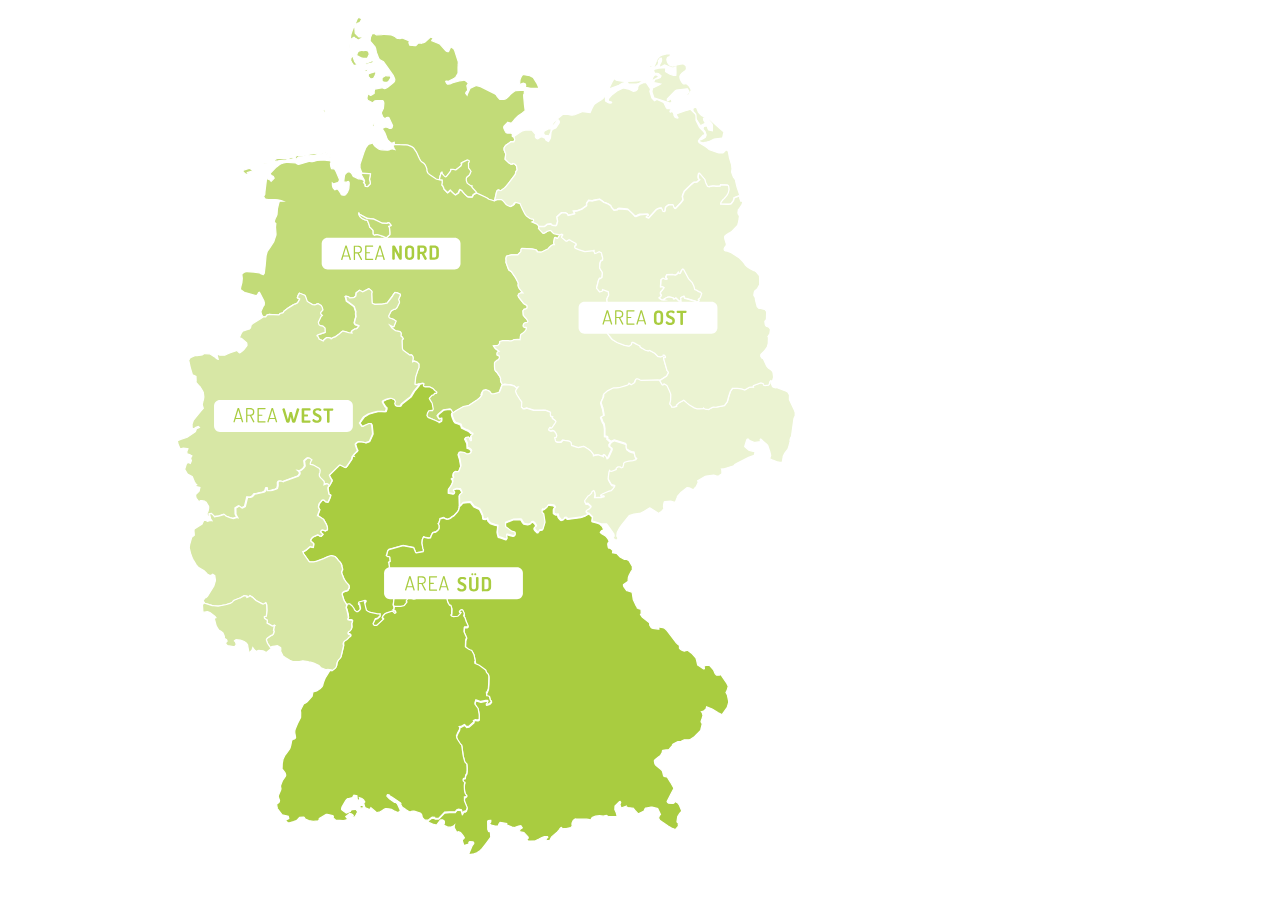
==== index.html @ 21f481d7 "Initial Commit" ====
<!DOCTYPE html>
<html lang="en">
  <head>
    <meta charset="UTF-8" />
    <meta http-equiv="X-UA-Compatible" content="IE=edge" />
    <meta name="viewport" content="width=device-width, initial-scale=1.0" />
    <title>Germany Responsive Map</title>
    <link rel="stylesheet" href="style.css" />
  </head>
  <body>
    <div class="container">
      <div class="map-container">
        <?xml version="1.0" encoding="utf-8"?>
        <!-- Generator: Adobe Illustrator 26.2.1, SVG Export Plug-In . SVG Version: 6.00 Build 0)  -->
        <svg
          version="1.1"
          id="Bundesrepublik_Deutschland"
          xmlns="http://www.w3.org/2000/svg"
          xmlns:xlink="http://www.w3.org/1999/xlink"
          x="0px"
          y="0px"
          viewBox="0 0 1501.3 1829.3"
          style="enable-background: new 0 0 1501.3 1829.3"
          xml:space="preserve"
        >
          <style type="text/css">
            .st0 {
              fill: #c2db78;
              stroke: #ffffff;
              stroke-width: 2.5;
              stroke-miterlimit: 10;
            }
            .st1 {
              fill: #a9cc40;
              stroke: #ffffff;
              stroke-width: 2.5;
              stroke-miterlimit: 10;
            }
            .st2 {
              fill: #d7e7a5;
              stroke: #ffffff;
              stroke-width: 2.5;
              stroke-miterlimit: 10;
            }
            .st3 {
              fill: #ebf3d2;
              stroke: #ffffff;
              stroke-width: 2.5;
              stroke-miterlimit: 10;
            }
            .st4 {
              fill: #ffffff;
            }
            .st5 {
              fill: #a9cc40;
            }
          </style>
          <g id="NORD">
            <path
              id="Schleswig-Holstein"
              class="st0"
              d="M804.6,279.4l1.9,6.4l-1.9,4.6L799,290l-11.1,7.8l-3.1,4.9v3.9l2.1,5.3l0.4,0.8
		l0.7,1.9l0.1,1.1l-0.4,3.2l-0.8,6.7l8.1,7.9l3.2,1.9l0.4,0.1l2.6-0.1l0.8-0.3v-0.4l0.4-0.3l0.4-0.1l2.4,0.6l1.9,1l2.8,3.1l1.5,8.1
		l-2.9,4.2l-0.8,5.1l-13.9,18.5l-4.6,5.4l-2.1,2.4l-0.7,0.7l-8.2,6.1l-2.9-0.7L774,388h-1.1l-2.1,1.3l-1.3,2.8l-3.8,17.2l0.1,0.1
		l-0.1,0.1l-1,0.6l-0.7,0.3l-1-0.1l-8.8-2.6l-1.3-0.6L751,406l-1.8-1.3l-5.1-2.6l-12.5-5.7l-3.5-1.8l-1.1-2.2l-7.9-8.5l-0.6-1.7
		l0.3-1.4l-1,0.1l-0.8-0.1l-7.4-5.1l-0.4-0.4l-1.8-5.1l-0.1-4.4l0.7-2.5l1.4-1.4l4.3-3.5l2.6-5.7l0.1-0.3l0.6-1.4l-3.3-4.6l-1.5-1.9
		l-0.3-9.9l1.3-3.1l0.3-1.8l-2.8-1.5l-0.4-0.1l-0.6-0.1l-9.2,4.4l-3.1,1.9l1.1,1.4l-1.7,4.2l-10.4,8.1h-1.5l-1.1-0.1l-2.1-0.4
		l-0.6-0.4h-2.6l-2.4,0.1l-0.1,1.7v0.7l-0.7,1.3l-0.8,1.3l-7.5,9.4l-1.7,0.8l-1.1-0.6l-2.2-2.1l-3.6-4.4l-0.3-1.4l0.1-1.1h-0.8
		l-0.6,0.7l-1.5,4.4l-0.6,1.9l-0.8,3.3l-1,4.9l-3.6-0.4l-3.5-1.1l-11.4-7.5l-4.9-3.9l-1-1.3l-0.8-1.8l-0.7-2.6l-0.1-3.5l-0.3-1
		l-0.8-2.2l-1.7-4l-0.7-1.3l-2.1-2.4l-5-3.8l-1.8-1.7l-1.3-1.8L612,325l-1.7-3.9l-3.9-8.3l-1.1-2.1l-5-7.2l-3.9-2.8l-7.5-3.2l-4-0.6
		h-4.4l-7.8-0.1l-6.8-0.4h-2.1l-1.8,0.3l-0.6-5.6l-0.4,0.1l-3.2,1.5l-0.7,0.3h-1l-0.8-0.3l-2.2-1.8l-4-3.3l-1.9-2.8l-1.4-3.6
		l-0.7-2.4l-2.8-6.8l-4.4-7.1l-0.8,0.1l-0.7-0.1l-0.1-0.4l3.2-2.6l2.5-1.4l2.1-0.4l5.3,1.3l1,0.7l1,1l1.4,0.1l1.8-0.4l1.1-0.4
		l0.6-0.4l0.6-0.6l0.4-0.8l0.3-1.3l0.4-1.4v-0.6l-0.1-0.7l-0.3-0.7l-6.8-14.2l-0.6-0.7l-1.5-0.4l-0.6-0.1l-2.1,0.4l-0.8,0.6
		l-2.6,1.8l-1.1-0.7l-2.4-1.5l-0.3-0.4l-1.1-2.2l-2.2-6l-0.3-1v-0.4l0.6-1.3l2.2-4.7l1.4-2.9l0.1-0.8l0.7-7.4l0.1-1.5V212l-0.6-0.1
		l0.4-0.3v-0.7l-0.1-1.3l-0.3-0.8l-0.6-1.1l-0.8-1l-0.4-0.3l-0.7-0.1h-8.1l-1.7,0.1l-5.1,0.4l-2.2,2.1l-1.4,1.5l0.1,0.1l1,0.3h0.3
		l0.1-0.1l0,0l-0.1,0.3l-0.3,0.3l-0.3,0.1l-0.7,0.1l-0.8-0.1l-9.4-5l-1.3-0.8l-1.1-2.2l-0.3-1.1l0.1-1.5l0.6-3.1l0.4-1.7l0.7-1.8
		l0.4-0.8l0.3-0.3l1.9-1l0.1,1.9l2.6,1.8l1.3-0.1l0.4-0.1l5.6-3.3l0.3-0.3l0.1-0.4v-1.9v-0.4l-0.1-1.1l1.1-5.1l14-2.5l2.8,0.3
		l2.9,1.4l2.4-0.7l2.6-1.3l2.4-1.3l11.7-9.9l0.3-0.3l1.4-2.2l0.4-2.4v-0.7l-0.4-1.7l-2.6-6L546,136.5l-6.4-9l-2.5-1.5l-3.9-1.8
		l-2.5-2.5l-0.7-1l-4.7-12.2l-1.7-8.1l-1.8-3.9l-0.3-0.3l-4.7-5.7l-4.4-5v-0.4l0.8-7.6l3.2-7.1l3.9,0.1l1.5,0.1l0.8,0.4l2.5,1.8
		l11.5-0.6l1.5-0.3l1.7-0.1h1.1l8.6,0.6l5.7,0.6l1.3,0.4l0.6,0.3l6.5,3.1l1.9,1.4l-0.1,0.4l1,0.6l1.5,0.8l1.9,0.1l3.5,0.3l2.8-0.7
		h2.9l0.8,0.1l1.5,0.6l6.3,2.6l4.4,2.1l0.6,1.4l-0.8,1l-0.4,0.8v0.8l0.3,1l1.4,3.8l10,1l2.1-0.1L608,92l0.4-0.4l0.1-1.4l5.6-1.1
		l2.4,1l2.9-1.1l2.8-0.8l1.9-1l11-9.7l1-0.1l4.6,1.7l-0.8,1.4l-2.2,4l9,3.8l7.1,2.9l12.5,14.2l2.1,1.1l1.9,0.6l1.1,0.1h0.1l0.3-0.3
		l3.5-7.4l-0.1-0.4l0.4-1.1l0.4-0.7l0.3-0.1l2.2,1.4l3.8,2.5l2.2,4.2l7.2,22.5l-0.1,4.6l-0.4,6.4v11.4l-0.1,1l-3.6,6.1l-0.4,0.6
		l-1.4,1.5l-2.2,1.8l-3.5,1.9l-5.4,2.8l-3.8,1.8l-0.8,0.1l-0.6-0.4l-0.4-0.6h-1.3l-0.7,0.1l-0.6,0.3l-0.3,0.3l1.5,3.1l0.6,1l0.8,0.8
		l1,0.7l0.6,0.1l4.3-0.7l1.4-0.3l0.7-0.4l4-1.8v-0.1l1.7-0.6l10.8-2.6l8.2-1.5l0.7-0.1h1.1l1,0.1l3.2,2.1l1.4,1.1l3.1,3.1l-1,1.7
		l-2.2,3.3l0.4,1.3l1.5,8.1l-2.6,2.2l-1.3,2.4l-0.3,1.3l2.9,3.8l0.7-2.6l4.9-10.7l1-1.1l9.7-4.7l2.2-0.4h1.3l1.4,0.3l2.5,0.7l3.6,1
		l26.4,13.2l1.5,0.8l3.2,2.1l0.8,0.7l1,1.5l0.6,1.1l-0.1,0.1l0.3,0.6l4.3,4.7l0.8,0.7l0.6,0.3l1.3,0.3h1.4l5.7-0.3l0.8-0.1l1.1-0.4
		l1.5-0.7l1.1-0.7l3.9-3.2l1.5-1.5l2.5-2.9l3.8-3.3l5.4-4.2l2.5-0.7l17.4-0.8l-0.6,7.6l-1,1.7l-0.1,0.7l0.3,4.9l1.3,14.3l1.5,12.1
		v0.3l-0.1,0.1l-5.6,4.4l-1.4,1l-6.8,4.9l-6.3,5.8l-5.6,6.9l-1,0.8l-1.1,0.7l-1.1,0.4l-4.7-0.8l-0.7-0.1l-1-0.7l-6.7,7.1l-0.6,0.6
		l-0.4,0.7l-0.4,1.3l-0.1,1v0.6l0.3,1.1l1.5,3.6l1.3,2.4l0.8,1.3l0.8,1.1l0.6,0.4l1.1,0.7l1,0.1h4h0.6l1.9-0.4l0.7,0.1l1.1,0.6
		l0.8,0.7l0.7,0.8l0.4,1.1v0.4l-0.3,2.2l0.3,1.7l1.1,0.4l0.7,0.1L804.6,279.4z M478.1,58.9l-2.4,6.1l-1.9,5.6l-0.7,3.1l-0.6,4.3
		l-0.4,5l-1.4,19.4v1.5l1.1,2.6l0.7,0.8l0.3-0.1l0.3-0.4V106l0.6-16.5l-0.3-0.6l-0.3-1v-0.4l0.3-3.2l1-2.9l0.6-0.7l4.6-2.9l1.3,1.1
		l0.3,0.3l3.1,1.7l2.9,2.2l1,0.3h0.4l5.8-2.9l3.8-3.1l-0.1-0.1l-0.7-0.1L496,77l-4.6,0.1l-1.1-0.1l-0.6-0.1l-3.9-3.5l-0.1-0.1
		l-3.5-3.6L481.4,57l2.4-4.9l1.1-1.4L487,49l0.1-0.1l2.6-0.6l2.6-1.7l3.3-6.5V40l-0.3-0.1l-4.4-1.8l-1.3-0.4h-0.7l-0.4,0.1l-1.1,0.7
		l-0.3,0.3l-0.8,1.5l-4,9.6l-0.8,1.9L478.1,58.9z M496,104.6h-1.1l-4.2,0.8l-1.3,0.4l-0.8,0.7l-1.1,1.3l-0.8,1.5l-1.1,2.6l-0.1,1.8
		l0.1,0.8l0.4,0.7l0.4,0.4l8.5,4.2l1.8,0.6l2.1,0.1l6.9,0.3h0.8l0.4-0.1l3.9-8.2l-1.3-5.1l-0.3-0.6l-1.9-1.4l-2.4-0.8l-1-0.3
		l-0.7-0.1l-1.5-0.1l-1.8,0.7l-0.7,0.3L496,104.6z M472.5,123.8v0.4l0.7,1.7l2.6,4.2l1.4,2.1l1.5,2.4l0.4,0.1l0.7,0.1h2.4h0.1
		l2.5-1.3l0.3-0.3l0.7-1.5l-0.1-0.3l-0.1-0.1l-2.5-1.3l-2.2-3.3l-2.6-7.5l-0.3-1.5l0.4-1.1l0.6-1.1l2.2-2.1l-0.1-0.3l-0.3-0.1
		l-0.8,0.4l-5.3,4.7l-0.7,0.8l-0.8,1.9l-0.1,1.8L472.5,123.8z M509.2,131.6l7.8-1.9l1-0.7l0.7-1l0.4-1.3l0.4-2.2l-0.4-0.1l-13.3,5.3
		l-3.5,1.4l-0.3,0.8l0.1,0.3l2.2,1.8L509.2,131.6z M500,142.4h-0.6l-0.4,0.4l0.1,0.4l0.6,0.8l0.4,0.3l3.5,2.5l0.6,0.4h1.8l1.1-0.3
		l0.3-0.4v-1l-1.5-2.5l-0.4-0.3l-0.3-0.1l-0.7-0.1l-1.4,0.4L500,142.4z M511.8,161l1.1,1.1l0.7,0.1h1.4l2.2-0.4l1.8-0.6l0.6-0.3
		l0.7-0.8l2.4-5.1l1.3-3.1l0.1-3.2l-0.6-0.3l-1.3-0.3l-1.3,0.1l-4.7,1.5l-0.7,0.1l-5.6,2.2l-0.8,0.4l-0.4,0.6l-0.1,0.6v2.4l0.3,1
		l0.3,0.7l0.6,0.7l0.3,0.3L511.8,161z M544.2,155.3l-6.7,4.3l-0.8,1.1v0.6v5.4l1.4,1.1l1.3,0.7l1.7,0.4l4.6,0.4h1.9l2.6-2.2l1.1-1.5
		l0.1-0.3l3.2-4.9v-0.3l-0.6-2.8l-0.7-0.7l-1.9-0.4l-4.7-0.1L544.2,155.3z M825.5,153.8l-1-0.3l-0.4-0.4l-0.1-0.3l-0.3,0.1l-0.7,0.6
		l-1.7,1.9l-1.3,1.8l-0.7,1.4l-1.5,3.3l-0.7,2.1l-0.1,0.7l-0.7,7.2l0.3,1.3l0.3,0.4l3.3,2.2l0.6,0.3l0.8,0.1l0.1-0.1l-0.1-0.1v0.1
		h-0.1l-0.8-0.3l-2.1-1.3v-1.4l0.4-0.4l4.9-1.7l2.2,0.7l0.8,0.4l0.8,0.4l0.3,0.6l0.6,1.8l-0.1,1.9l-0.3,2.8l10.7,1.9l16.5,0.1h0.1
		v-0.1l-0.1-1.3l-2.6-5.7l-2.2-4.6l-6.7-10.3l-6.8-3.6L825.5,153.8z M520,259.8l-0.4-0.3l-0.7-0.7l-1.1-1.3v-0.8l0.3-1l0.4-0.8
		l0.4-0.6l0.4-0.4l0.4-0.3l0.6-0.3h0.6l0.7,0.6v0.1l-0.3,5.4l-0.6,0.4L520,259.8z M419.6,225.8l2.5-0.3l0.1,1.3l-1.8,3.2l-1.5-0.1
		l-0.6-0.1l-1.9-3.5l0.1-0.6l1.1-0.8l1-0.3L419.6,225.8z"
            />
            <path
              id="Niedersachsen"
              class="st0"
              d="M496.3,354.7l-1.9-4.6l-2.5-6.4v-4.3v-2.6l0.1-1.4l8.1-24.2l1.1-2.9l2.2-5.6l4.7-6.1
		l1.8-1.7l3.9-1.1l2.8-0.7l2.4-0.1v1.1l0.1,0.7l0.3,0.7l3.1,3.8l6,4.4l2.1,1.4l1.4,0.7l1.5,0.4l3.3,0.4l10.8,0.8l3.5-0.7l0.6-0.3
		l0.1-0.1V306l0.6-0.3l4.4-1h1.1l4.6,1.1l-1-1.4l-1.7-4.2l-0.8-2.6l1.7-0.8l1.9-0.7l1.8-0.3h2.1l6.8,0.4l7.8,0.1h4.4l4,0.6l7.5,3.2
		l3.9,2.8l5,7.2l1.1,2.1l3.9,8.3l1.7,3.9l1.5,2.8l1.3,1.8l1.8,1.7l5,3.8l2.1,2.4l0.7,1.3l1.7,4l0.8,2.2l0.3,1l0.1,3.3l0.7,2.6
		l0.8,1.8l1,1.3l4.9,3.9l11.4,7.5l3.5,1.1l3.6,0.4l5.7,0.8v6l-0.7,4.7l1.8,1.8l2.1,4.7l0.1,1.3l7.2,7.5l0.6-0.3l1.8-1.4l2.8-3.1
		l0.6-0.3l0.7,0.4l1.5,1.9l4.4,4.3l3.3,2.8h0.8l6-4.4l0.4-1.9l1.3-2.8l1.3-1.5l3.8,2.2l1.1,1.3l0.8,1.1l3.8,4.3l5.4,5.1l1,0.7
		l0.8,0.1l6.8,0.3l0.8-0.1l0.4-0.3l0.6-0.6l1.3-3.2l0.4-0.6l0.6-0.6l0.8-0.4l4.7-2.6l0.4-0.1h0.3l3.5,1.8l12.5,5.7l5.1,2.6l1.8,1.3
		l1.9,1.1l1.3,0.6l8.8,2.6l1,0.1l0.7-0.3l1-0.6l0.1-0.1l-0.1-0.1l1.4-0.8l1.4-0.6l2.2-0.3h8.5l0.4,0.1l0.6,0.3l2.2,1.7l1.4,1.3
		l2.6,3.1l1.1,1.4l0.7,1.1l2.4,2.1l1.4,0.8l5.7,2.2l1.8-1l2.4-1.5l2.4-1.5l0.1-0.6l-0.1-0.1l0.8-1.7l2.9-2.2l5.4,1.4l3.8,1l5.1,11.8
		l4.9,9.4l2.5,3.3l1.4,1.4l6.1,4.4l2.5,0.6l1.9,0.4l1.3,0.1l1.7,1l0.3,0.6l0.1,0.8l-0.7,1.9l-0.1,0.4l-1.1,1.1l-1.1,0.4l7.5,3.1
		l1.3,0.7l1.3,0.8l1.9,2.2l0.4,0.6l0.4,0.7v3.1v0.7l0.1,0.4l2.5,2.9l6.4,6.5l0.6,0.3l0.6,0.1h1l3.6-1.9l2.2-1.7l0.6-0.3l0.8-0.3
		l4.3-1.3l0.8-0.1l1.1,0.1l0.8,0.4l0.8,0.6l1.5,1.7l2.5,2.6l1.3,0.8l1.4,0.4l9.3,2.2h1.3l0.1,0.3v0.1l-5.3,7.8l-0.1,0.1l-1.5-0.1
		l-1.4-0.7L890,485l-0.1-0.1l-1.8,0.3l-0.7,1.5l-0.4,2.2l-1.3,6.8l1.7,4h-1.8l-2.6,0.6l-2.4,1.4l-3.8,3.6l-1.9,2.5l-0.3,0.3l-12.1,6
		l-2.4,0.7l-6.7-0.7l-0.7-0.1l-0.3-0.1l-0.1-0.3V513l-0.3-0.7l-0.7-0.7l-1.5-1.7l-8.3-1.7l-19.7-0.8h-0.7l-0.6,0.3l-0.7,0.8
		l-0.4,1.4l-0.1,1.5l0.1,1v0.3l-0.4,0.8l-6.1,6.5l-12.9,0.3l-5.7,1.1l-4.4,1.3l-1.1,4.6v0.4l0.4,4.9l-0.3,1.3l-0.1,1.3l5.6,15.3
		l5.6,4l7.9,11.3l6,11.5v0.1l-0.4,4.6l0.7,2.9l0.7,1.7l1.7,2.8l2.8,3.6l3.9,4.4l-3.8-0.1l-4.7,2.5l-1.4,3.3l1.8,3.9l9.6,12.2
		l2.8,1.7l0.7,0.1l0.4,0.3l1.7,1.4l1.3,1.3l0.1,0.8l-0.1,3.1l-0.1,0.4l-1.7,1.4l-2.4,1.1l-0.4,0.1l-1.3-0.3l-2.6,3.6l0.8,8.8
		l0.1,0.1l3.1,3.3l2.9,2.9l3.1,4.3l1,2.1v0.1v0.1l-1.3,1.7l-2.4,0.4l-1.5,0.4l-2.1,1l-0.7,0.4l-0.6,1.1l-0.8,2.2l-0.3,1.5l0.1,0.8
		l0.3,0.7l0.4,0.4l0.8,0.7l1.4,0.8h1l1.8-0.3h0.4l0.1,0.1l0.3,0.7l-0.1,3.1l-0.3,0.6L828,676l-4,3.2l-4.3,3.1l-0.8,4l-0.7,6.5
		l-0.3-0.1l-3.6-0.4l-7.2,0.3l-1.1,0.1l-1.9,1.4l-0.7,0.3l-3.3,1.4l-3.9,0.1l-1.9-0.4h-0.6l-10.7,0.1l-2.2,0.4l-4,1.3l-0.3,2.1
		l0.3,1l-0.1,0.6l-0.1,0.3l-3.8,3.8l-8.9,1l3.6,5l7.9,6l-2.6,0.8l-1.7,2.4v0.4v3.5l1.9,0.7l1.7,0.7l1.1,1.4l0.3,0.6l0.1,1.4v1.5
		l-0.3,0.7l-2.2,3.3l-0.4,0.3h-0.8l-0.8,0.3l-4.6,3.8l-0.7,1l-0.3,1.1v7.4l0.6,6l1.5,3.1l2.2,1.3l6.4,9.4l1.9,4.7l-0.4,1.1l0.1,1.8
		l0.4,2.8l0.3,0.8l2.6,4.3l0.7,0.8l0.1,0.1l0.8,0.3l-0.3,0.4l-2.5,0.3l-0.6-0.1l-4.4,11.8l-1.9,3.8l-9.7,2.5l-5.1,0.7l-1.3-0.7
		l-2.6-3.9l-0.8-0.6l-1.5-1l-0.8-0.4l-3.3-1.4l-1.8-0.6h-0.4l-5,1.4l-1.5,2.5l-1.9,4.2l1,0.4l0.1,0.1l-0.6,1.7l-0.3,0.7l-3.2,4.9
		l-0.3,0.3l-5.6,4.4l-17.1,11.5l-11.3,2.2l-14.2,8.2l-6.5,4.4l-1,0.4l-0.4,0.1l-0.4-0.3l0.7-0.6l0.1-0.3l-0.1-2.5L678,838l-2.6-4.3
		l-0.6-0.4l-6.5,0.8l-6.8,1l-0.4,0.1l-1,0.6l-9.3,7.9l-2.4,3.2l3.8,6l3.6-1.8h1.1l0.1,0.3l0.1,2.9l-0.1,1l-0.6,2.5l-4.9,2.5
		l-0.3-0.6l-7.1-3.5l-11.3-4.7l-3.6-1.1l-1.4-2.5l-1.1-1.7l0.1-0.7l1.1-4.3l0.4-1l2.2-3.6l1.1-0.1l3.5-0.6l2.8,0.1l1.5-2.4l0.1-0.4
		l-1.7-9.2l-0.7-3.3l-1.1-1.3l-4.4-7.5l-0.1-0.3v-0.1l0.3-0.7l5.1-5.8l3.2-0.6l0.4-0.7l1.3-1.7l1.5-1.3l1.4,0.4h0.3l0.3-0.4l0.7-1.8
		l-0.4-0.8l-0.4-0.4l-1.8-1.1l-1.5-1.3l-3.1-3.3l-0.1-0.3l-7.2-3.8h-2.1l-6.8-0.1l-1.5-0.1l-1.5-1l-0.7-0.8l-0.1-0.7l0.4-1.8
		l0.6-1.1v-0.8l-0.3-0.4l-0.6-0.1l-6.9,1.5l-0.3-0.1h-0.6l-1.3,0.4h-0.1l-1,0.6h-0.3l-3.5,0.1h-0.4l-0.6-0.1l-1-0.7l1.8-15.4
		l3.9-11.8l2.6-6.5v-7.2l-3.8-3.8l-1.3-0.7l-3.2-1.1l-1-0.3h-0.4l-1.3,0.4l-0.7,0.4l-2.1,1.4l0.6-0.3l1.1-5.1l0.3-2.2l0.1-1.3
		l-0.7-2.8l-0.7-1.5l-0.1-0.1l-2.2-1.3l-0.7-0.1H595l-2.1,0.3l-1.8-1l-12.1-8.8l-1.4-3.2l-0.6-13.2v-3.8v-0.6l1-1.4l1.1-0.6l0.3-0.3
		l-1.9-3.3l-2.9-2.6l0.6-4.7l-0.7-2.1l-1.1-1.3l-0.4-0.3l-1.9-0.7l-7.4-1.4l-7.4-5.7l-4-5.4l4.9,2.5h3.1l4.2-10.4l0.1-0.6l-5.4-3.6
		l-4.3-1.7l-3.3-1l-0.6-0.3l-0.4-0.3l-1.1-3.3l4.9-10.1l1.4-1l2.2-1.4l2.1-1l2.5-0.4l1.7-1l1.7-1.4l0.3-0.3l1.7-3.3l3.2-6.5l0.4-1
		l0.1-1.5l-1.9-5l3.9-8.8l-0.1-0.4l-0.4-1.4l-5.7-2.6l-5-0.7l-3.3,4.4l-1.7,2.9l-4.6,6l-6.1,8.1l-0.4,0.1l-10.8,2.4l-14.3,0.1
		l-3.9-1.7l-1.1-0.8l-0.4-3.1l-0.6-16.3l0.6-2.9l-0.1-0.7l-0.4-1.3l-1.5-1.5l-4.4-3.5l-12.5,6.5l-6.5-3.2l-6.7,5.1l-0.3,2.9
		l-0.4,2.8l-0.3,0.7l-3.3,2.8l-2.1,0.3L470,608l-1.1-1.1v-0.4l-0.7-0.7l-5-1.4l-1-0.1l-0.8,0.6l1.1,2.2l1.4,6.8l11.1,8.3l4.6,3.6
		l3.3,9.9l-0.3,3.8l0.6,7.1l-1,2.1l-2.4,9.4l0.1,0.6l1.1,2.2l1.7,1.5l0.6,0.3h0.7l2.6,0.8l2.6,1.4l-1.4,1.8l-1,1.3l-2.1,2.2
		l-0.6,0.4l-1.1,0.6l-0.8,0.1L481,671l-0.4,0.1l-4.7,3.1l-1,0.8l-0.7,1l-0.1,0.7l0.3,1.3l0.6,1.5l-6.4-0.7l-5.1-1.9l-6.3-1.4
		l-1.3-0.1l-2.9,2.2l-3.6,3.5l-8.6,6.1l-3.3,0.8l-4.9,3.1l-0.7-1.4l-2.4-0.6l-2.2-0.3l-3.2-0.3h-0.4l-4.9,3.8l-0.8,1.1l-1.4,1.9
		l-2.5-1l-3.9-1.7l-2.2-1.1l-0.6-2.1l-2.9-4.9h-0.6l0.1-0.3l1.9-1.5l7.8-2.6l6.8-2.1l-0.4-8.8l-4.2-3.9l-5-1h-0.1l-2.6-1.8l-0.6-1
		l-0.7-2.1l-0.4-1.7v-0.3l5.8-12.4l2.2-1.5l-2.9-2.9l-0.3-0.4l-0.1-1.3l0.1-1l0.1-0.8l4.4-4.7l-1.5-5.4l-2.1-3.6l-6-3.6l-3.3,0.8
		l-0.6,0.4l-2.8,1.3l-4.7-0.7l-10.8-6.5l-3.3-9.4l-1.1-2.4l-0.4-0.6l-0.3-0.3l-9.7-3.9l-0.6-0.3l-1.7,2.1l-0.6,2.1l-0.8,1.7l-1,3.2
		l1.4,1l2.9,1.5l-0.3,1.4l-3.9,6.8l-4.9,2.5H359h-0.6l-3.6,2.1l-8.9,5.6L338,634l-1.3,1.1l-0.7,1.5l-0.6,1.1l-2.2,1.1l-2.2,0.3
		l-1.7,0.1l-0.8,1.3l-1.9,2.2l-10.7-0.8l-2.8-0.1l-5.6-0.6l-4.6,1l-1.3,1.3l-0.4,0.6l-1.5,2.1l-4.4,0.1l-2.8-3.5l-1.3-3.5l-0.3-1.7
		l-0.3-1.8l0.1-1l2.9-6.7l1.4-3.1l2.2-3.1l0.3-4.6l-1.1-4l-8.6-16.7l-0.1-0.3l-0.6-0.4l-1.4,0.8l-1.1,2.2l-1.1,2.4l-2.1,1.4
		l-0.7,0.3l-22.1-6.3l-2.8-1.1l-7.1-5.3l0.1-0.7l0.7-4.2l0.6-2.6l1.7-6.1l0.8-8.8l-1-8.6l4.4-3.8l2.2-0.7l3.3-0.6h1l13.9,0.8
		l11.3,1.9l2.6,1l0.4,0.6v0.1l0.8,0.4l3.8,1h0.1l0.6-0.6l1.3-1.8l1.8-15.3l0.8-8.8l1.1-12.2l2.4-8.5l4.4-6.1l8.8-13.3l2.9-8.9
		l1.3-3.8l0.4-2.4l-1.1-14.7l0.7-7.4l-2.5-1.9l-0.3-1.8l-0.1-1.8l1.8-5l1.7-3.1l1.8-4.4l0.8-11.7l2.4-10.1l1.4-4.4l0.1-0.6l0.1-0.1
		l1.1-0.4h6.1l-0.7-0.3l-4.9-1.4l-2.6-0.6l-1.8-0.3l-6.5-0.6l-14.9-0.4l-4.3-0.6l-0.8-0.6l-0.6-0.7l-1.5-2.9l-0.4-1.1l0.1-0.6
		l2.1-3.6l0.3-5.6l3.3-27.1l7.1,3.2l2.1,2.9l4-4l2.2-2.4l-2.1-3.8l-1.4-0.8l-3.5-2.4l-1.1-1.4l0.6-1.9l9.7-10.1l2.6-2.5l5.8-4.2
		l2.4-1.7l6-2.1l2.9-0.7l2.6-0.3l3.5-0.3l15.8,1.3l0.7,0.3l1.3,0.7l0.3,0.4l1.1,0.7l1.5,0.7h1l3.8-0.7l8.3-2.8l8.9-2.5l0.8-0.1
		l1.3-0.1l1,0.1v0.3l1.3,0.3h2.5l2.6-0.3l6.7-2.1l13.2-1.1l6.8,0.7l6.1,1l2.1,1.1l0.6,0.7l-0.1,1l-0.1,0.6l-1,1.4l-0.1,1.5l0.7,4.9
		l0.4,1.8l1.1,2.9l6.1,0.8l0.6,0.7l1.1,1.7l1.3,2.4l7.1,16.7v0.3l-0.1,0.7l-0.3,0.7l-0.6,1.9l-0.6,1.3l-1.9,1l-1.9,0.7l-4.6,1.7
		l-0.8,0.3h-1.9l-1.8-1.4l0.1,4.4l0.3,1.9l0.3,1.1l0.6,1.4l0.7,1.4l1.3,1.7l1.7,1.8l0.8-0.3l1.8-1.1l0.4-0.1h1.9l1.5,0.4l2.1,2.8
		l2.6,3.8l1.4,2.2l0.1,0.3v0.6l0.4,0.8l0.3,0.3l1.4,0.6l2.4,0.6l1.7,0.1l0.8-0.1l1.3-0.7l1.1-0.8l0.4-0.4l1.4-1.7l1.3-1.7l1-1.8
		l1.5-3.8l0.7-1.7l0.3-1.7l0.6-7.9l-0.1-3.3l-0.1-0.4l-0.6-1.1l-0.3-0.4l-1-0.6l-3.3,1.3l-1.1,0.3l-4.6-0.8l1-8.9l0.6-3.5l0.1-0.7
		l0.8-1.9l0.7-1l1.9-1.9l1.9-1.5l2.8-1l2.5,0.3l2.9,1.9l1,1.4l1.5,2.9l1.9,2.9l2.4,1.3l7.9,3.6l0.4,0.1l0.8-0.1h1l3.1,0.6l1.7,0.3
		l4,2.5l0.3,0.3l0.1,0.6l0.4,2.1v0.1l-0.4,0.4l-0.7,0.6l0.7,1l2.9,3.9v0.4l-0.1,0.4l-0.8,1.1l0.4,0.6l0.7,0.4l3.9,0.4h0.4l5.4-5.7
		l0.1-1.1l-1.9-8.2l2.2-10.6l-0.1-0.1l-3.6-0.6l-11.4-0.6L496.3,354.7z M555.1,460.4l-0.6-1.3l-2.9-3.6l-1.4-1h-0.7L547,456l-10-0.3
		l-8.1-4l-9-4.4l-13.8-1.7l-16-8.6l-0.6-1.8v-1.4v1.5l0.4,2.8l0.8,1.8l0.7,1.3l1.5,2.2l3.3,2.6l5,2.4l1.7,0.7l1.9,0.3l1.7,0.4
		l0.7,0.7l0.6,1.1l3.3,8.9l0.3,2.8l1.9,1.4l4.2,4.4l1.1,1.4l0.1,1.4l0.1,5.6l1,1.1l1.1,1l0.7,0.1l2.2-0.7l0.8-0.3h2.9l11.4,3.9
		l6.7,2.6l6.9-6l0.1-4.2l-0.8-10.1l-1.7-2.6l0.1-0.3l0.3-0.1l2.1-0.7L555.1,460.4z M412.8,316.2l-2.2-2.6l-0.3-0.3v-0.4l1-0.8
		l0.8-0.3l2.8-0.1h1.5l1.4,0.1l3.8,0.8l1.3,0.4l0.4,0.3l2.6,1.8l0.1,1l-0.4,0.1l-3.5-1.3l-8.2-2.1h-0.3l-0.1,0.1l-0.6,1L412.8,316.2
		z M432.5,322.9h-0.3l-0.7-0.3l-0.6-0.4l-0.4-0.6l-0.1-0.6l-1-3.6v-0.8l1.5-1.8l0.7,1l0.8,4.4v2.2v0.5H432.5z M388.6,320.1l-1.1-0.1
		l-0.4-0.3l-0.4-0.8V318l0.6-1.3l1.3-1.7l0.6-0.6l0.6-0.4l1.3-0.4l2.2-0.1l3.2,0.1l5,0.4l1,0.1l2.9,0.8l0.8,0.8l0.1,0.3l-0.1,0.1
		l-7.8,1.5l-7.9-0.6L388.6,320.1z M361.7,326.1l-0.4-0.1l-0.7-0.7l-0.3-1.9v-1.5l0.1-0.6l1.5-2.1l0.4-0.4l1.4-0.7l1-0.1h7.2l5.7,0.3
		l2.1,0.3l0.6,0.1l0.8,0.3l0.7,0.4l0.3,0.4v1v0.3H382l-1.7,0.1v-0.1l0.3-0.3v-0.1h-0.1l-4.4-0.3h-0.6l-3.3,0.3l-5,0.4l-0.6,0.1
		L361.7,326.1z M356.7,326.4l-2.9-0.1l-3.5-0.4l-2.9-0.7l-0.7-1v-0.3l0.1-0.1l3.1-1.3l0.6-0.1h0.7l4.4,1l0.3,0.1l0.7,2.4l0.1,0.3
		L356.7,326.4L356.7,326.4z M319.7,329.8l-1.4-1.1l-0.6-0.8l-0.1-0.4l0.3-0.6l0.7-0.4l0.8-0.4l3.1-1.4l1.9-0.6l1.1-0.1h15.1h2.2
		l1.1,0.3l0.6,0.3l0.4,1.1l-0.1,0.3l-1.9,0.7l-1.3,0.4l-16.3,2.1l-4.2,0.4L319.7,329.8z M286.8,335.5l-1.3-0.1h-0.3l-0.7-0.3
		l-1.1-0.7l-0.1-0.4l0.1-0.3l0.7-0.1l4.4-0.4l14.7-1.5h6.7l1.8,0.4l0.3,0.3l0.1,0.3v0.6l-0.4,0.6l-0.1-0.3l-0.1-0.1l-3.2-0.1h-1.4
		h-1.5l-7.5,0.3L288,335l-1.3,0.4L286.8,335.5L286.8,335.5z M266.2,357.9l-1.1-2.2l-0.7-0.4h-1.1l-1,0.3l-0.1,0.3v0.7l0.3,0.7
		l0.3,0.1v0.1h-0.3l-1.4-0.3l-5.6-4.4l-1-1.4l-0.4-1.8l0.1-0.8l0.3-0.6l0.1-0.1l0.6-0.3l11.1-3.3h0.6l1.1,0.1l1.4,0.6l3.8,2.8
		l1.1,1.1l0.1,0.3l-11.3,3.2l2.6,2.4l1.4,1.7l-0.1,0.1l-1.1,0.8L266.2,357.9z"
            />
            <path
              id="Bremen"
              class="st0"
              d="M499.3,373.3l1.3-0.8l0.4-1l0.1-0.6l-0.1-1.7l-0.1-0.7l-0.3-0.7l-4.6-8.1l-1.8-2.9l2.1-2.5
		l1.9-0.1l11.4,0.6l3.6,0.6l0.1,0.1l-2.2,10.6l1.9,8.2l-0.1,1.1l-5.4,5.7h-0.4l-3.9-0.4l-0.7-0.4l-0.4-0.6l0.8-1.1l0.1-0.4v-0.4
		l-2.9-3.9L499.3,373.3z M554.4,459.2l-2.9-3.6l-1.4-1h-0.7l-2.5,1.5l-10-0.3l-8.1-4l-9-4.4l-13.8-1.7l-16-8.6l-0.6-1.8v-1.4v1.5
		l0.4,2.8l0.8,1.8l0.7,1.3l1.5,2.2l3.3,2.6l5,2.4l1.7,0.7l1.9,0.3l1.7,0.4l0.7,0.7l0.6,1.1l3.3,8.9l0.3,2.8l1.9,1.4l4.2,4.4l1.1,1.4
		l0.1,1.4l0.1,5.6l1,1.1l1.1,1l0.7,0.1l2.2-0.8l0.8-0.3h2.9l11.4,3.9l6.7,2.6l6.9-6l0.1-4.2l-0.8-10.1l-1.7-2.6l0.1-0.3l0.3-0.1
		l2.1-0.7l2.1-0.8L554.4,459.2z"
            />
            <path
              id="Hamburg"
              class="st0"
              d="M653.3,367.2l1-4.9l0.8-3.3l0.6-1.9l1.5-4.4l0.6-0.7h0.8l-0.1,1.1l0.3,1.4l3.6,4.4l2.2,2.1
		l1.1,0.6l1.7-0.8l7.5-9.4l0.8-1.3l0.7-1.3V348l0.1-1.7l2.4-0.1h2.6l0.6,0.4l2.1,0.4l1.1,0.1h1.5l10.4-8.1l1.7-4.2l-1.1-1.4l3.1-1.9
		l9.2-4.4l0.6,0.1l0.4,0.1l2.8,1.5l-0.3,1.8l-1.3,3.1l0.3,9.9l1.5,1.9l3.3,4.6l-0.4,1.4l-0.1,0.3l-2.6,5.7L710,361l-1.4,1.4
		l-0.7,2.5l0.1,4.4l1.8,5.1l0.4,0.4l7.4,5.1l0.8,0.1l1-0.1l-0.3,1.4l0.6,1.7l7.9,8.5l1.1,2.2h-0.3l-0.4,0.1l-4.7,2.6l-0.8,0.4
		l-0.6,0.6l-0.4,0.6l-1.3,3.2l-0.6,0.6l-0.4,0.3l-0.8,0.1l-6.8-0.3l-0.8-0.1l-1-0.7l-5.4-5.1l-3.8-4.3l-0.8-1.1l-1.1-1.3l-3.8-2.2
		l-1.1,1.5l-1.3,2.8l-0.4,1.9l-6,4.4h-0.8l-3.3-2.8l-4.4-4.3l-1.5-1.9l-0.7-0.4l-0.6,0.3l-2.8,3.1l-1.8,1.4l-0.6,0.3l-7.2-7.5
		l-0.1-1.3l-2.1-4.7l-1.8-1.8l0.7-4.7v-5.6L653.3,367.2z"
            />
          </g>
          <g id="SUD">
            <path
              id="Hessen"
              class="st1"
              d="M678.1,842.6l-0.4,1.9l0.3,2.1l1.3,4.6l3.1,7.4l2.6,3.2l7.2,2.6l4,1.7l1.9,6.1l9.7,4.9l3.5,1.3
		l1.8,1.1l1.3,1l2.8,2.8l2.6,0.7l0.6,1.3l-0.7,1.7l-1.3,1l-0.8,0.4l-0.7,0.7l-0.8,2.8v0.6l0.7,1.1h0.4l0.1,3.8l-0.1,1.7l-0.4,0.4
		h-1.3l-0.8-1.5v-0.1l-0.6-1l-0.8-2.8l-2.2-2.2l-5.6,1.4l-1,1.3l0.3,0.6l2.9,6.1l1.3,2.6l0.4,9.2l3.9,1.4l1.9,1.3l0.4,0.4l1.1,1.1
		l1.1,1.9l-0.4,1.1l-1.3,2.5l0.3,0.4l-1.1,1.4l-0.6,0.3l-1.1,0.4l-0.4-0.1l-0.6,0.4l-3.6,0.6l-0.8,0.1l-1-0.3l-0.6-0.4l-0.7-0.7
		l-2.8-1.5l-4.9-0.7l-3.1-0.3l-1.8,0.3H693l-0.3,0.3l-0.3,0.7l-1.3,2.6l3.1,10.3l2.1,12.5v1.7l-3.5,8.8l-1.5,2.5l-2.9,0.1l-3.5-0.4
		l-1,0.7l-2.4,1.9l-0.3,0.7l-0.7,3.8v1.3l0.8,1.5l0.1,2.1v1l-0.3,0.3l-0.6,0.1l-2.9,0.8l1.9,2.4l0.4,3.1v0.7l-1,2.6l-2.6,5.7
		l-2.9,3.6l-1.4,2.1l-0.7,1l-0.1,5.7l0.1,1.9l6.9,1.3l2.4,0.4l1.9-0.4l1.1-2.6l-2.6-3.2l-0.1-1.3l0.6-0.7l5.1-2.1l1-0.3l4.6,0.3
		l2.6,0.3l0.7,0.6l1.7,2.9l1.5,4.4l-3.9,3.2l-0.4,0.6l-0.8,1.4l-0.4,0.8l0.4,20.6l0.1,1.7l-0.7,3.5l-1,2.8l-1.9,2.9l-7.5,8.1
		l-3.3,1.9l-2.6,2.1l-2.5,1.5l-2.5,1.1l-3.3,0.4l-4.7-1.9l-1.7-1.3l-7.5,2.2l-0.7,3.3l-1.3,4.6l-0.3,0.7l-1.4,1.4l1.5,2.1l0.6,1.3
		l0.1,3.5l-0.1,2.4l-0.3,0.8l-1,1.7l-1.7,1.7l-3.5,3.1l-1.5,0.6l-0.1,0.1h-1.4l-3.6,1.3l-0.3,0.4l-0.7,1.1l-1.5,2.8l-1.9,5l-0.1,0.8
		l-0.3,0.3l-3.3,0.3H630l-6.5-1.7l-2.4-0.8l-2.5,5.4l-0.7,7.2l1.4,8.6l0.6,2.6l1,2.2v1.7l-0.8,2.5l-10.8,1.9l-2.9,0.3H606l-1.1-1
		l-3.9-9.2l-0.3-0.3l-0.7-0.1l-20.6-4l-28.6,7.9l-0.3,0.1l-1.1,1.3l-1.5,2.5l-1,5.3l-1.4,2.8l2.8,2.4l0.7-0.1h1.3l1.1,0.3l0.3,0.1
		l0.7,0.6l0.3,0.6l0.7,8.3l-3.3,1.9l0.7,1l0.1,0.4l0.8,6.4l0.3,6.1l0.1,4.4l0.8,6.5l0.3,0.4l1.5,2.1l-1.9-0.3l-0.4,0.1v1.4l0.3,3.1
		l0.1,0.8l0.6,0.6l9.3,9.3h0.8l1.7,0.4l0.6,0.1l0.4,0.3l2.5,11.3l-3.5,9.2l-1.1,0.6l-2.9,7.9l-1.8,14.9l1.9,3.5l-0.4,3.5l0.1,0.1
		l-0.8,2.1l-0.3,0.4l-1.1,1l3.5,1.8l0.7,0.6l1.3,2.9v0.8l-0.6,0.8l-1.9,0.6l-3.2-3.6l-2.4-0.6l-11.9,3.9l-0.6,0.3l-2.2,1.5l-3.3,3.9
		l-0.8,1.5l-0.4,1.4l1.5,1.4l1.1,1.8l-13.8,12.6l-0.6,0.4h-0.3l-4-0.1l-1-0.1l-1.3-1.4l-0.7-1.8l0.8-1.8l3.8-7.9l4.9-1.7l5-4.4
		l-0.4-2.6l0.3-1.4h-5.1l-13.8-2.8l-1-0.3l-4.9-2.2l-3.1-2.1l-4-16.3l0.8-0.4l0.1,0.4l1,0.3l0.3-0.3l1.1-2.1l-0.3-1l-2.1-0.4
		l-8.3,2.1l-3.6,1l-0.7,1.3l0.1,1.7l0.4,0.8l1.4-0.1l1.9,8.6v1.1l-0.3,1.1l-1.4,2.4l-3.6,2.9l-1.9,0.1l-0.7-0.1l-1-0.4l-1.9-1.5
		l-1.4-1.8l-0.8-2.5l-4.3-5.6l-3.1-2.6l-1.1-1l-2.1-0.3h-0.6l-0.7,0.1l-2.2,1.1l-0.3,0.1l-1.1-2.5l-3.3-5.1l-1.1-1.9l-3.5-11l-0.3-1
		l0.4-2.1l0.1-0.6l0.4-0.8l0.3-0.3l1.4-1l1.1-0.7l1-0.6l1.5-0.6l3.2-0.7l0.8-0.3l0.8-0.6l1-0.8l0.8-1.3l0.1-0.4l0.3-0.7l1.3-2.2
		l-0.7-5l-6-6.3l-1.1-2.1l-2.1-3.1l-0.7-1.1l-4.7-11.9l-0.4-1.7v-0.8l0.3-1.1l0.3-0.7l0.7-1.3l0.7-1.4l0.1-0.7v-1.1l-0.3-1.1l-1.3-4
		v-2.1l-1-2.5l-1-1.7l-0.8-1.3l-1.5-1.8l-2.6-2.5l-1.7-2.5l-1-1.4l-1.5-1.7l-2.5-2.4l-1.3-0.6l-3.9-0.8l-2.2-0.3l-1.9,0.1l-5.4,1.7
		l-8.8,4l-14.9,5.7l-0.7,0.1l-4.2,0.7l-7.1,0.3l-0.7-0.1l-0.6-0.1l-1-0.7l-11.5-16.1l-1.4-4.2l1.9-0.4l4.2-2.4l8.9-7.4l0.8,0.3
		l4.9,1.4l0.7-0.8l0.8-6.4l-0.3-0.7l-2.1-1.9l-1.7-1.3l-1.1-0.7l-0.8-1.1l-0.1-2.8l0.1-0.3l3.2-4.3l1.3-0.8l0.7-0.4l9.2-4l3.9,2.2
		l2.1,0.6h0.7l3.6-3.9l-0.1-0.4l-0.8-0.6l-3.6-3.5l-0.6-1l2.1-2.8l1.9-0.6l1.4,0.1l4.4,1.8l4.3-2.5v-4l-0.1-0.8l-1.5-4.7l-0.1-0.4
		l-0.4-0.8l-5.7-10.3l-11.3-7.5H406l0.6-1.7l3.8-10.6l-1.5-2.1l-1.1-2.8v-0.7l1-5.1l1.1-2.2l5.1-6.1l0.8-0.3l1.3-0.4h0.7l2.6,1
		l1.1,2.2l2.2,0.7l2.2,0.4l1.7-0.3l0.4-1l1.7-3.9l0.6-1.4l1.5-3.9l0.8-2.5v-1.3l-2.5-1.4l-0.7-0.4l-0.3-0.6l-1.9-10.3v-1.9l0.1-1.1
		l0.3-0.8l1.9-2.1l1.5-2.1l4.3-7.9l0.1-0.7L435,977l-1.7-2.4l-1.7-3.2l-0.8-1.8l-0.8-2.1l20.1-19.7l0.4-0.4h0.4h2.1l0.4,0.1l8.8,4.6
		l0.4,0.1l1.1-0.3l0.3-0.3l2.4-2.5l9.2-13.8l1.3-5.6l0.1-0.3l0.8-0.6l0.1-0.1h1.3l0.3,0.1l-0.6-0.8v-0.6l0.1-0.3l1.8-1.9l3.1-3.3
		l2.1-1.8l0.8-0.8l1-1.5L487,916l-1.4-3.1l-2.2-6.9l-0.1-0.7v-0.4l1-1.4l1.1-1l1.7-1.4l0.3-0.1l2.6-1l0.3-0.3l6,0.4l3.6,0.6l1.7,0.7
		l2.4,0.6h1l6.8-2.6l6-13.2l0.6-1.4l0.1-0.8l-0.3-4.3l-1.5-13.6l-0.3-0.6l-1.8-2.5h-1.9l-1.5,0.1l-9.7,4.3l-2.1,1.4h-0.3l-1.7-0.1
		l-0.7-0.3l-0.4-0.4l-4.4-6.1l1.3-1.8l5.6-7.9l2.4-2.9l2.4-1.5l6.3-4l10.6-3.2l8.1-2.1l8.9-0.1l7.4,0.4l0.3-0.1l1.8-5.3l-0.4-2.9
		l-0.1-0.4l-0.7-0.4l-1.1-0.3l-5.4-8.8l-0.4-1.4v-1l1.4-1.5l6.1-2.6l3.3-1.1l4.7-1.1l2.5-0.1l6.3,2.6l2.5,4.2l-1.5,3.8l1.3,3.5
		l0.4,0.6l0.6,0.4l1.3,0.4l5.8,0.4l1.3-0.1l1.3-2.1l1.4-2.2l9.2-7.4l9.4-7.4l6.9-11.3l8.2-9.7l2.8-4.6l6.9-1.5l0.6,0.1l0.3,0.4v0.8
		l-0.6,1.1l-0.4,1.8l0.1,0.7l0.7,0.8l1.5,1l1.5,0.1l6.8,0.1h2.1l7.2,3.8l0.1,0.3l3.1,3.3l1.5,1.3l1.8,1.1l0.4,0.4l0.4,0.8l-0.7,1.8
		l-0.3,0.4H646l-1.4-0.4l-1.5,1.3l-1.3,1.7l-0.4,0.7l-3.2,0.6l-5.1,5.8l-0.3,0.7v0.1l0.1,0.3l4.4,7.5l1.1,1.3l0.7,3.3l1.7,9.2
		l-0.1,0.4l-1.5,2.4l-2.8-0.1l-3.5,0.6l-1.1,0.1l-2.2,3.6l-0.4,1l-1.1,4.3l-0.1,0.7l1.1,1.7l1.4,2.5l3.6,1.3l11.3,4.7l7.1,3.5
		l0.3,0.6l4.9-2.5l0.6-2.5l0.1-1l-0.1-2.9l-0.1-0.3h-1.1l-3.6,1.8l-3.8-6l2.4-3.2l9.3-7.9l1-0.6l0.4-0.1l6.8-1l6.5-0.8l0.6,0.4
		l2.6,4.3l0.7,1.3l0.1,2.5l-0.1,0.3L678.1,842.6z"
            />
            <path
              id="Bayern"
              class="st1"
              d="M955.7,1046.4l1.9,0.4l1.4,1.4l5.4,5.6l-0.1,0.8l-0.4,3.8l-0.7,3.8l0.8,0.7l2.5,0.4l9.4,2.8
		l4.2,1.7l1,1.4l3.2,3.1l2.5,5.7l-0.1,0.4l-0.1,0.3l-1.5,1.3l-1.9,0.6l-0.8,0.8l-2.1,2.5l0.3,0.7l2.6,2.5l6.9,3.8l0.6,0.4l2.4,2.5
		l2.9,3.6l2.1,4.4l-0.1,0.8l-0.4,1.3l-1.4,1.4l-0.7,2.1v1.1l0.4,3.3l0.6,2.6l0.1,0.4l1.1,1.4l0.1,0.1l1.5-0.4l1.1,0.3l2.2,1.7
		l3.3,3.3l-0.7,4.4l8.2,1.3l7.1,7.1l8.8,5.1l3.6,0.1l2.1,0.3l3.1,1.7l1.4,1.9l6,10.3l-0.1,7.4l-0.7,0.6l-1.3,1.5l-4.7,8.9l-1.3,3.8
		l-0.7,7.1l-0.3,1.4l-9,6.3l-0.1,0.6l0.1,0.6l0.8,2.9l1,1.5l4,5.7l0.4,0.4l0.4,0.3l1,0.3l9.4,2.8l0.4,0.1l0.8,3.5l1.7,11.4l5.8,12.6
		l2.1,2.9l0.8,0.7l-0.7,0.8l1.9,1.3l2.6,1l1.1,0.1l0.3-0.8l0.3-0.1h0.7l0.7,1l0.1,0.4l0.3,2.9l0.1,4.4v1.3l-0.1,0.3l-1.3,1.7
		l3.6,5.4l14.6,11.5l0.7,2.6l-0.4,1.5l3.2,5.8l1,0.6l2.4,0.7l10.7,1.5h1.4l0.3-0.1l-0.4-1.3l-0.8-1l-0.1-1.5l1.3-0.1l1.8,0.1l6.3,1
		l0.7,0.1l3.3,1.8l4.3,4l4.3,5.6l12.4,16.5l1.8,2.5l3.5,3.2l1.9,1.5l0.6,0.3h0.7l0.1,6.4l1.9,1.9l2.2,1.5l1.8,1.1l3.8,1.5l1.4-0.4
		l1.5-0.6l2.9-0.7h0.8l1,0.4l5.3,3.8l2.9,2.4l6.8,7.5l1.3,1.8l1.4,4.9l2.1,9.2l2.4,1.5l9.3,6.3h0.4l1.4-0.3v-1.9l-0.3-0.8l-0.1-1.1
		l0.1-1.9l3.2-1.3l7.4,0.3l0.7,0.4l0.4,0.3l5.4,6l2.2,2.9l1.5,3.8l1.4,3.1l2.5,2.8l0.7,0.3h1.8l3.9-0.1l0.7-0.3l0.8-0.8h1.3
		l12.2,18.1l2.8,5.7l-1.3,4.7l-1.4,4.6l-1.9,3.5l2.8,4.9l2.5,12.1v3.5l-2.8,9.6l-9.7,13.8l-0.4,0.4l-3.1-0.7l-6.1-3.2l-0.6-0.4
		l-10.7-6.7l-11.4-4.3l-0.8,3.5l-0.4,0.7l-1.7,1.8l-2.4,1.9l-1,0.6l-4.2,1.4l1.7,1.9l0.1,0.3l1.5,5.7l-0.1,0.4l-2.6,8.3l-0.6,1.1
		l-0.6,2.1v0.8l0.1,0.4l1.7,2.6l0.3,1v0.7l-0.1,0.8l-2.6,10.6l-0.4,1l-0.3,0.6l-0.6,0.6l-10.7,11.1l-1.1,0.8l-8.3,5.6l-0.8,0.4
		l-1,0.1l-10.6,0.1l-6,3.3l-1.1,0.4l-1.5,0.3h-2.6h-1.3l-1.3,0.3l-8.3,4.4l-0.7,0.6l-0.7,0.7l-0.4,0.7l-0.7,1.5l-0.4,0.8l-4.9,5.7
		l-0.7,0.7l-0.8,0.6l-0.8,0.4l-0.7,0.1l-3.9,0.1l-6.1,1l-0.4,0.1l-0.6,0.4l-0.4,0.7l-0.1,0.4l-0.1,1.5l-0.1,0.6l-2.1,4.3l-1.9,2.4
		l-0.4,0.4l-4.6,3.6l-5.6,4.6l-1.1,1.4l-0.3,0.4v0.6l0.6,3.9l0.4,1.7l0.7,1.5l1.4,1.8l6.1,5l4.3,3.5l1.7,1.8l0.8,1.1l0.6,1.1
		l0.1,0.6l1.9,7.8l0.6,1l0.6,0.6l5.1,1l1,0.4l0.4,0.4l1.9,2.8l4.7,7.5l6,10.7l0.4,1l0.1,1l-0.1,0.7l-5.4,9.7l-7.9,15.8v0.4l0.1,0.4
		l1.1,1.3l1.8,1.4l7.1,0.6l2.1-0.1l0.6-0.3l1.5-1.1l0.3-0.4l0.1-0.4l-0.1-0.3l0.6-1l0.3-0.1l1.1-0.1l4.2,2.1l0.6,0.4l3.1,4l4.6,11.1
		l0.3,1l-0.4,1.5l-0.7,0.7l-2.8,3.2l-3.9,6.1l-0.3,1.5l-1.3,9.4v0.3l0.3,0.4l0.7,0.6l0.7,0.3l0.7,0.6l0.1,0.6l0.3,4.9v1.5l-5.8,6.3
		l-0.4,0.3l-0.4-0.1l-5.6-2.2l-1.7-0.8l-6.3-3.5l-16.3-11.1l-1.4-1.4l-1.7-2.5l-0.7-2.2l0.3-0.7l1.5-4l2.1-2.2l-5.7-11.8l-3.2-1
		l-8.2-2.2h-1.7h-0.8l-1.8,0.4l-8.3,1.8l-0.7,0.1l-1.1,1.5l-1.9,4.2l-10.3,5.3l-1.9,0.1l-5.1-5.3l-3.9-5.1l-0.3-0.6l-11.1-1.3
		l-3.8-1.4l-0.4-0.4l0.3-1l-10.1,3.9l-2.5-7.5l0.7-1.4l1-2.4l-0.3-1l-1-1.3l-1.1,0.4l-9.2,8.9l-0.3,7.4l2.5,5.4l0.7,2.2l1.1,4.2v0.4
		l-0.1,0.6l-0.3,0.4l-0.3,0.3l-2.9,0.7l-7.9-0.1l-6.9-0.7l-3.3-1.9l-6,1.7l-7.6-1l-8.3,1.1l-6.8,2.6l-2.5,4.3l-0.4,0.3l-2.2-0.1
		l-6-1.1l-20.7-0.1l-2.5-0.4l-3.8,2.5l-0.3,0.3l-2.4,5.3l-0.3,2.4v0.4v0.4l0.3,0.6l0.1,2.9l-2.2,2.5l-0.6,0.3l-9.3,2.1l-7.4-0.7
		l-1.4-0.4l-1-1.3l-0.6,0.3l-0.6,0.4l-2.9,3.3l-0.4,0.8l-3.6,4.2l-11.7,10.3l-1.3,2.1l-0.4,0.8l-0.7,2.1l-0.8,1.1l-1.7,1l-0.4,0.1
		l-6.1,0.7h-0.6l-0.4-0.4l0.3-1l2.4-4l1.9-1.8l-0.4-0.8l-0.3-0.3l-6.4-0.1l-7.2,2.9l-0.7,0.4l-2.8,1.5l-7.4,3.6l-11.3,0.6l-1.4-0.1
		l-2.5-0.6l-1.4-0.7l-0.3-2.6l0.3-1l0.1-0.3l1.3-0.3l0.6-0.6l-0.3-1.9l-3.5-4l-4.9-5l-6.9-1.5h-0.4l-1.1-0.6l-0.3-0.8l0.1-2.9l1-1
		l4.2-3.2l-2.9-4.2l-4.7,0.6l-8.2,3.2l-5-1l-10.4-4.2l-0.4-1.4v-0.7l0.1-0.4l-0.1-0.6l-10.8-1.8l-2.6-0.3l-1.7,1.9l-1,1.9v0.4
		l-1.3,3.1l-0.7,0.1l-6.5-0.3l-5.3-1l-4.2-2.6l-1-0.7l1-1.4l1.4-1.7l0.4-2.2l-0.1-1.7H757l-4.6,0.7l-0.3,0.1l-0.8,1.4l0.3,16.1
		l1.4,3.8l0.3,0.4l0.4,0.1l0.8-0.3l1.4,0.7l1,1.1l0.1,1.7l0.7,8.3l-8.5,11.4l-10.3,13.2l-3.2,3.1l-6.3,3.9l-5.8,2.2l-9.4,1.7h-0.6
		l-0.3-0.8v-1.1l0.6-1.9l0.6-1.7l5.6-12.9l1.4-1.7l1.5-2.2l0.1-0.3l-0.1-1.8l-1-1.4l-0.3-0.1l-6.7-0.7l-1.8,1.4v2.4l0.1,0.8
		l-0.6,0.6l-9.7,3.1l-3.3-10.7l1.1-2.2l1.3-0.6l0.3-0.1l1.5-2.4l-1.9-3.3l-1.8-2.5l-4-4.6l-4.4-1.8l-1.8,0.6h-1.1l-0.3-0.1l-0.8-0.8
		l-4.4-7.6v-2.2v-1.4l0.4-1.7l-0.4,0.4l-4.6,2.5l-1.5,0.7l-7.1,0.3l-8.6-4.2l-0.1-0.4l0.3-0.8l0.3-0.3l0.3-0.1l0.4-0.6l0.4-0.7
		l0.3-4l-0.6-1.8l-3.1-1.9h-0.3l-3.5,0.1l-1.7,1.4l-1.4,1.9l-5.3,7.4l-8.1-2.5l-6.8-2.8l-1.9-1.3l-0.7-1.8l5.7-4.3l2.6-1.8l5,0.4
		l0.1,0.8l0.3,0.4l0.6,0.4l0.8,0.3l6.7-0.3l11.7-11.9l0.1-0.3l10.1-0.6l11.7-0.1l0.7-1.1l2.2-2.8l0.6-0.6l0.3-0.1l2.8-0.4l5.6,1.1
		l0,0l0.7,1.3v0.3l1.8,7.5l-0.1-0.7l0.8-2.5l0.8-1l1.3-1.7l1-0.6l1.5,0.3h0.4l2.4-2.2l1.4-4.7v-1.3l-5.4-13.2l-0.1-7.9h2.1l2.8-2.5
		l-0.6-1.7l-1-0.7l-1.1-1.4l-1.1-2.4l-1-5.4l-0.3-7.4v-0.8v-0.7l0.4-3.8l0.8-3.1l-1.7-1.1l-0.7-0.6l-0.6-0.6l-0.4-0.8l-0.3-1.3
		l0.1-1.3l0.3-1l0.3-0.6l0.4-0.4l0.6-0.3l1.5-0.3l1.4-0.3l0.1-2.2l0.6-3.9l0.8-1.4l1.3-1.3l0.3-1.4l0.6-5.1l-0.1-6.3l-0.4-7.2
		l-1.8-1.5l-1.8-1.9l-0.1-0.3l-0.6-1.4l-1.8-6v-1l-0.7-1.4l-0.7-3.8l-0.3-1.7l-2.6-18.8l-2.1-1.9l-6.1-9.6l-1.7-3.2l-0.8-4.3
		l3.2-7.5l0.3-0.4l2.6-4.7l0.6-3.6l-0.3-1.5l-0.7-1l3.3-0.3l7.1-4l1.9,1.5l2.5,2.9l4.9-1l10.1-8.9l-0.4-1.3l-0.6-1.1l3.3-1.7
		l0.6-0.3l1-0.1l1.9,0.8h1.3l1.4-0.1l2.2-1.4l0.1-8.3l-0.1-1.3l-2.1-12.2l-2.8-3.8l-2.5-3.5l-1.3-1.7l0.1-2.9l0.1-0.4l1.8-5.1
		l8.6,2.8l1.3,0.4l10.1-2.2l3.5-0.1l0.7,0.6l0.3,0.4l0.1,0.7l-2.1,4.6l-1,0.7l-0.3,0.4l0.1,0.6l0,0l2.1-0.1l4.6-1.5l3.1-3.5l0.7-1
		l-0.7-1.4h-0.4l-1.4-1.3l-1.4-5.4l-0.1-1.8l-5.4-1.8h-0.4l-0.6-6.9l1.5-0.7l2.6-6.7v-0.1l0.7-11l0.3-13.1l-0.8-4l-1-1.4l-0.1-0.3
		l-2.8-2.9l-1.5-4.2l-0.3-0.7l-12.9-9.4l-8.9-3.8l-0.3-2.2v-1.5h0.3l0.8-0.4l-2.8-14.2l-4.4-7.9l-3.6-1.5l-3.2-1.7l-5.6-3.8
		l-0.6-0.7v-0.4l0.4-13.2l2.1-5.7l-1.1-1.8l-4.2-9.2l-0.1-0.7l-0.1-0.6l0.7-7.5l0.7-1.4l4.9-0.1l1.4-0.7l0.6-1l0.1-0.4l-1.4-3.6
		l-2.4-4.9l-2.5-8.3l-0.3-0.1l-2.1-2.8l-0.1-1.4l0.1-0.4l0.4-1l0.8-0.8l-0.6-2.9l-1.7-3.8l-1.4-2.4l-2.4-0.4l-0.7,0.1l-3.2,3.1
		l-0.1,0.1l0.6,0.7l1.4,1.3l1.4,0.3l-1.1,1.9l-0.4,0.4l-4.6,5.1l-0.7,0.3l-8.6,0.6l-3.2-0.7l-0.4-0.3l-1.7-1.7l0.3-1.4l0.8-1
		l0.4-0.8v-0.3l0.3-8.9l-0.3-2.4v-0.3l-1.5-4.7l-0.3-0.6l-0.6-0.1l-1,0.1l-0.6,0.1l-3.6-5.7l-0.6-2.1l-5-17.8l-1.5-1.5l-3.6-3.6
		l-2.4,0.8l-8.9,3.1l-5.7,3.2l-1.9,0.8l-1.1,0.1l-3.1-1.7l-1.1-1.5l0.8-2.9l0.3-0.1l1.1-0.6l0.1-0.7l1.4-12.6l-0.3-2.1l-2.6,1.3
		l-9,8.8l-0.3,0.1h-0.6l-0.6-0.3l-5.4-3.6l-0.6-0.6l-0.6-0.8l-0.1-0.4l0.1-0.8l0.4-1.3v-0.6l-0.1-0.4l-0.6-0.6l-0.4-0.4l-0.6-0.1
		l-2.8,0.3l-0.4,0.3l-0.8,1.1l-1.4,2.2l-2.6-1.1l-11.8,0.6l-4.7,0.6l-1,0.1l-0.6,0.3l-0.3,0.6v1.3l1,3.9l3.2,5.4l1.9,2.9l1.3,0.1
		l1.5-0.1l0.7-0.1l0.1-3.5l-0.3-1.1l0.7-1.3l1.9,0.6l2.2,3.8l1,3.6l-1.7,7.1l1.1,1.1l-0.4,1.1l-1.4,1.8l-3.2,0.6l-5-1.5l-6.4-1
		l-2.6,3.9l-1.5,2.4l1.3,1.7l0.1,0.6l-5.1,6.5l-1.3,0.7l-2.5,0.7l-1.3,0.3l-2.8,0.6h-10.6h-0.4l-2.1-0.8l-1.9-3.5l1.7-14.9l2.9-7.9
		l1.1-0.6l3.5-9.2l-2.5-11.3l-0.4-0.3l-0.6-0.1l-1.7-0.4h-0.8l-9.3-9.3l-0.6-0.6l-0.1-0.8l-0.3-3.1v-1.4l0.4-0.1l1.9,0.3l-1.5-1.9
		l-0.3-0.6l-0.8-6.5l-0.1-4.4l-0.3-6.1l-0.8-6.4l-0.1-0.4l-0.7-1l3.3-1.9l-0.7-8.3l-0.3-0.6l-0.7-0.6l-0.3-0.1l-1.1-0.3H549
		l-0.7,0.1l-2.8-2.4l1.4-2.8l1-5.3l1.5-2.5l1.1-1.3l0.3-0.1l28.6-7.9l20.6,4l0.7,0.1l0.3,0.3l3.9,9.2l1.1,1h0.4l2.9-0.3l10.8-1.9
		l0.8-2.5v-1.7l-1-2.2l-0.6-2.6l-1.4-8.6l0.7-7.2l2.5-5.4l2.4,0.8l6.5,1.7h1.7l3.3-0.3l0.3-0.3l0.1-0.8l1.9-5l1.5-2.8l0.7-1.1
		l0.3-0.4l3.6-1.3h1.4h0.1l1.5-0.6l3.5-3.1l1.7-1.7l1-1.7l0.3-0.8l0.1-2.4l-0.1-3.5l-0.6-1.3l-1.5-2.1l1.4-1.4l0.3-0.7l1.3-4.6
		l0.7-3.3l7.5-2.2l1.7,1.3l4.7,1.9l3.3-0.4l2.5-1.1l2.5-1.5l2.6-2.1l3.3-1.9l7.5-8.1l1.9-2.9l1-2.8l0.7-3.5l-0.1-1.7l0.6-0.1
		l0.8-0.4l2.1-2.1l3.9-4.3l14.2-1.5l1.1,0.1l3.9,5.1l3.1,4.2l9.9,4.2l1.1,1l1.1,1.1l5.1,11l0.8,5.1v1.3l1.1,1.5h0.4l3.9,0.4l1.9-0.8
		l1.9-1l0.6,2.2l0.7,2.5l4.9,5.3l8.5,3.2l6.5,1.5l-0.6,6l-0.7,7.6l1.4,6.1l0.8,2.5l0.4,1l3.9,1l11.1,4l0.6-0.1l0.4-0.1l1-1.7
		l-0.3-3.8l-0.3-0.1l-0.1-3.6l0.1-0.4l0.7-0.4l1.3,0.3l5.1,1.3l6,1.4l0.6,0.1l1.5-0.4l1.5-1l0.3-0.4l0.4-1.3l-0.1-2.9l-0.8-1.1
		l-1.3-0.7l-2.8-0.8l-1.4-0.3l-0.4-0.1l-11.7-8.2l-0.8-0.7l-0.1-0.8l-0.4-6.5l0.4-1.9l16-6.5l14.2-0.1h0.3l0.4,0.1l1.1,1.3l2.4,4.3
		l2.9,3.1l7.6,1.4l0.8,0.1l2.9-1l2.5-1.1l0.8-2.5l0.3-0.3l1.5-0.4h1.9l3.5,2.9l2.9,5l-0.1,1.3l-0.8,0.3l-1.3,0.8l-0.7,0.6l-0.8,1
		l-0.3,1.3l0.1,1v0.3l1.5,2.2l4.7,4.6h1.8l0.1-0.3l1.9-4l6.7-1.1l4.3-14.6v-0.1l-2.5-16.1l-0.7-1.8l-1-0.3l-1.5-1l-0.3-4.6v-0.4
		l0.3-1.4l0.4-0.6l1-0.3l1,0.3l0.1,0.3l3.2-1.5l4.7-3.8l0.4-1.5l2.4-2.5l0.4-0.1l3.3-0.4l7.4,1.4l0.6,0.4l0.7,1l1.3,1.8v0.3
		l-0.6,1.4l-0.1,0.3h-1l-1,1.4l-0.3,3.3l0.1,4.4l0.1,1.3l0.3,0.4l4.2,2.5l3.8-0.4l1.1,4.6l1.4,2.5l3.6,4l1.3,0.6l4-1.3l1-0.8v-0.4
		l0.3-1.7l0.3-0.6l0.3-0.3l2.8-0.6l0.8,0.4l0.6,0.4l0.8,1l1.3,1.1l0.7,0.4h0.4l26.5-3.6l8.8-3.1L955.7,1046.4z"
            />
            <path
              id="Baden__x26__Württemberg"
              class="st1"
              d="M561.2,1233.7l2.1,0.8h0.4h10.6l2.8-0.6l1.3-0.3l2.5-0.7l1.3-0.7l5.1-6.5
		l-0.1-0.6l-1.3-1.7l1.5-2.4l2.6-3.9l6.4,1l5,1.5l3.2-0.6l1.4-1.8l0.4-1.1l-1.1-1.1l1.7-7.1l-1-3.6l-2.2-3.8l-1.9-0.6l-0.7,1.3
		l0.3,1.1l-0.1,3.5l-0.7,0.1l-1.5,0.1l-1.3-0.1l-1.9-2.9l-3.2-5.4l-1-3.9v-1.3l0.3-0.6l0.6-0.3l1-0.1l4.7-0.6l11.8-0.6l2.6,1.1
		l1.4-2.2l0.8-1.1l0.4-0.3l2.8-0.3l0.6,0.1l0.4,0.4l0.6,0.6l0.1,0.4v0.6l-0.4,1.3l-0.1,0.8l0.1,0.4l0.6,0.8l0.6,0.6l5.4,3.6l0.6,0.3
		h0.4l0.3-0.1l9-8.8l2.6-1.3l0.3,2.1l-1.4,12.8l-0.1,0.7l-1.1,0.6l-0.3,0.1l-0.8,2.9l1.1,1.5l3.1,1.7l1.1-0.1l1.9-0.8l5.7-3.2
		l8.9-3.1l2.4-0.8l3.6,3.6l1.5,1.5l5,17.8l0.6,2.1l3.6,5.7l0.6-0.1l1-0.1l0.6,0.1l0.3,0.6l1.5,4.7v0.3l0.3,2.4l-0.3,8.9v0.3
		l-0.4,0.8l-0.8,1l-0.3,1.4l1.7,1.7l0.4,0.3l3.2,0.7l8.6-0.6l0.7-0.3l4.6-5.1l0.4-0.4l1.1-1.9l-1.4-0.3l-1.4-1.3l-0.6-0.7l0.1-0.1
		l3.2-3.1l0.7-0.3l2.4,0.4l1.4,2.4l1.7,3.8l0.6,2.9l-0.8,0.8l-0.4,1l-0.1,0.4l0.1,1.4l2.1,2.8l0.3,0.1l2.5,8.3l2.4,4.9l1.4,3.6
		l-0.1,0.4l-0.6,1l-1.4,0.7l-4.9,0.1l-0.7,1.4l-0.7,7.5l0.1,0.6l0.1,0.7l4.2,9.2l1.1,1.8l-2.1,5.7l-0.4,13.2v0.4l0.6,0.7l5.6,3.8
		l3.2,1.7l3.6,1.5l4.4,7.9l2.8,14.2l-0.8,0.4h-0.3v1.5l0.3,2.2l8.9,3.8l12.9,9.4l0.3,0.7l1.5,4.2l2.8,2.9l0.1,0.3l1,1.4l0.8,4
		l-0.3,13.1l-0.7,11v0.1l-2.5,6.7l-1.5,0.7l0.6,6.9h0.4l5.4,1.8l0.1,1.8l1.4,5.4l1.4,1.3h0.4l0.7,1.4l-0.7,1l-3.1,3.5l-4.6,1.5
		l-2.1,0.1l0,0l-0.1-0.6l0.3-0.4l1-0.7l2.1-4.6l-0.1-0.7l-0.3-0.4l-0.7-0.6l-3.5,0.1l-10.1,2.2l-1.3-0.4l-8.6-2.8l-1.8,5.1l-0.1,0.4
		l-0.1,2.9l1.3,1.7l2.5,3.5l2.8,3.9l2.1,12.2l0.1,1.3l-0.1,8.3l-2.2,1.4l-1.4,0.1h-1.3l-1.9-0.8l-1,0.1l-0.6,0.3l-3.3,1.7l0.6,1.1
		l0.4,1.3l-10.1,8.9l-4.9,1l-2.5-2.9l-1.9-1.5l-7.1,4l-3.3,0.3l0.7,1l0.3,1.5l-0.6,3.6l-2.6,4.7l-0.3,0.4l-3.2,7.5l0.8,4.3l1.7,3.2
		l6.1,9.6l2.1,1.9l2.6,18.8l0.3,1.7l0.7,3.8l0.7,1.4v1l1.8,6l0.6,1.4l0.1,0.3l1.8,1.9l1.8,1.5l0.4,7.2l0.1,6.3l-0.6,5.1l-0.3,1.4
		l-1.1,1.3l-0.8,1.4l-0.6,4l-0.1,2.2l-1.4,0.3l-1.5,0.3l-0.6,0.3l-0.4,0.4l-0.3,0.6l-0.3,1l-0.1,1.3l0.3,1.3l0.4,0.8l0.6,0.6
		l0.7,0.6l1.7,1.1l-0.8,3.1l-0.4,3.8v0.7v0.8l0.3,7.4l1,5.4l1.1,2.4l1.1,1.4l1,0.7l0.6,1.7l-2.8,2.5h-2.1l0.1,7.9l5.4,13.2v1.3
		l-1.4,4.7l-2.4,2.2h-0.4l-1.5-0.3l-1,0.6l-1.4,1.7l-0.4,0.8l-0.8,2.5l0.1,0.7l-1.8-7.5v-0.3l-0.7-1.3v-0.1l-5.6-1.1l-2.8,0.6
		l-0.3,0.1l-0.6,0.6l-2.2,2.8l-0.7,1.1l-11.7,0.1l-10.1,0.6l-0.1,0.3l-11.7,11.9l-6.7,0.3l-0.8-0.3l-0.6-0.4l-0.3-0.4l-0.1-0.8
		l-5-0.4l-2.6,1.8l-5.7,4.3h-4.4l-1.8-0.1l-0.7-0.3l-0.7-0.4l-3.1-3.3l-1.7-4l-0.3-1.8l-0.8-1.7l-1.4-1.9l-1.3-1l-10.4-3.3l-2.1-0.6
		h-1.3l-0.8,0.1l-2.8,0.4l-0.6,0.1l-1.1,0.7l-1.1,0.3h-0.8l-0.6-0.3l-1.9-1l-4.3-2.4l-5.7-3.9l-2.2-1.9l-1.7-1.7l-1.1-1.9l-0.4-1.1
		l-0.3-1.8l0.1-0.4v-0.8l-0.1-0.3l-1.3-1.3l-16.3-10.7l-4.4-2.9l-0.6-0.3l-0.7-1.3l-0.6-0.4l-3.2-0.6l-0.8,1.4l-0.4,1.1v0.3l0.3,0.6
		l5.3,5.4l1.7,1.3l1.3,0.8l6.9,4.7h0.3l1.1-0.1l0.7,0.1l3.5,2.9l5.4,11.5l0.8,3.3l-3.3,2.1l-2.9,0.4l-5.4-2.2l-4.9-2.6l-0.8-0.6
		l-1-0.3l-5.3-1.3l-1-0.1l-3.8-0.4h-0.6l-0.7,0.1l-2.5,1l-2.5,1.4l-1,0.7l-1.1,1l-1.7,1l-2.6,1.3l-6.1,1.8h-0.4l-2.6-1.7l-9.7-8.5
		l-2.1,3.9l-0.6,0.1l-1.3-0.6l-8.2-3.5l-0.1-0.7l-2.1-7.5l0.6-1.8l1.4-1.5l-2.4-4l-3.5-3.1l-5-1.5l0.6,2.4l-0.8,1.4l-0.4,0.6
		l-1.9,1.3l-0.6-0.3l-1.3-1.8l-0.7-7.4l-6-1.3l-1.7,2.2l-0.8,2.6l-6.8,1.5l-3.2,0.6l-2.4,1.9l-2.5,3.2l-6.9,11.9l-1,4.3v0.3l0.8,1.5
		l8.5,6.1l0.4,0.1l8.3-3.5l-0.3-1.3l0.8-0.6l2.8-1.3l1.3-0.3l5.4-0.4h0.6l0.8,0.1l3.2,4.3v0.7l-0.8,1.9l-3.2,6.5l-1.9,1.9l-1.1,1.1
		l-2.2-0.4l-0.6-1.1l0.4-1.5l0.6-0.1l0.1-0.4l-0.1-0.6l-0.3-0.4l-1.5-1.7l-2.8-1.4h-0.1l-2.5-0.6l-7.9,6.3l2.9,3.6l0.8,1.3v0.3
		l-1.1,0.8l-3.2,1.1l-3.9,1l-1.1,0.1l-14.2-1.1l-0.8-0.1l-0.3-0.1l-0.6-0.3l-3.5-3.2l-0.4-0.6l-0.3-0.7v-0.8l0.4-1.9v-0.3l-0.4-0.4
		l-1.3-0.7l-3.9-1.1l-6.8-1.3l-1.1-0.1l-0.6,0.1l-0.4,0.1L410,1665l-0.7,0.7l-0.3,0.4l-0.1,0.6l-0.1,1.8l-0.4,0.8l-1,0.7l-0.6,0.3
		l-9.7,1.3h-0.4l-8.9-1.9l-7.1-2.9l-2.2-3.3l-0.3-0.3l-0.8-0.3l-0.6-0.1l-7.5,0.3l-3.1,3.1l-0.4,0.8l-2.2,2.4l-1.1,0.6l-5.7,2.1
		l-8.2,2.4H348l-1.8-0.1l-1.7-0.7l-0.3-0.3l-2.6-2.8l-1.4-2.4l0.6-0.3l1,0.3l5.3-2.2v-0.7l-0.4-1.9l-0.7-2.1l-12.4-3.2l-9.3-12.1
		l-0.4-0.7l-0.3-1l-0.1-0.7l-1-6l0.1-0.8l0.3-0.4l3.3-2.6l0.6-0.6l0.6-0.8l0.6-1.3l0.3-1.5v-0.7l-0.3-1.1l-2.1-6.1l-0.1-0.8l0.1-1.8
		l0.3-0.7l1.9-4.7l2.6-6.1l0.4-1.5l0.1-1.1l-0.1-1.3l-0.7-2.1l-0.1-0.8v-1.5l0.3-1.1l3.9-10.1l3.9-5.4l1-1.4l1.1-1.9l0.3-1.1v-1.4
		l-0.7-2.6l-0.6-1.4l-1-1.7l-4.6-5.7l-0.3-0.6l-0.1-0.7v-0.7l0.3-9.2l0.1-0.8l1.3-6.7v-1l0.3-0.6l3.3-7.2l0.4-0.7l4.6-6.1l5-6.8
		l0.4-0.8l0.7-2.2l1.4-4.9l1.5-7.9l0.1-0.7l0.4-1l0.8-1l1-0.7l3.6-1.3l1-0.7l0.4-0.4l0.3-0.4l0.4-0.8l0.1-0.7v-0.7l-1.5-8.3
		l-0.1-1.9v-1.3l0.1-1.5l0.3-1.4l0.4-1.4l4.6-11.1l4.9-10l0.6-0.8l0.7-1.5l0.3-1.1v-0.8l0.1-7.6l-0.1-1.9l-0.4-2.4v-1l0.1-0.7l0.3-1
		l5.7-11.1l0.3-0.4l0.6-0.6l2.5-1.1l3.1-1.8l1.1-0.8l10.1-11.7l1.5-7.6l0.3-0.7l0.3-0.3l1-0.4h0.8l5.3-1.4l7.4-5.3l1.7-1.5l1.5-1.8
		l1-1.4l0.6-1.1l0.4-1.7l0.6-2.6l1-2.8l1.3-3.5l0.7-1.8l0.8-1.9l1.9-3.5l7.1-11.3l0.7-0.7l0.7-0.4l4.3-1.4l0.8-0.6l3.3-2.6l2.2-1.8
		l0.8-0.8l0.7-1l0.6-1.1l0.8-1.9l0.1-0.7l0.1-0.7l0.4-2.9l0.4-1.9l1-2.5l0.7-1.4l1.5-2.2l2.1-2.2l0,0l1.5-1.8l1-1.5l0.4-1.1
		l5.1-21.8l-0.3-3.8l-0.4,0.1h-0.1v-0.1l0.1-1.5l0.4-1.3l0.6-1.1l0.8-1l1.1-1l1.1-0.7l3.1-1.9l1-1l3.8-4.2l2.9-1.5l0.3-0.4l0.1-1
		l-0.3-1.1l-0.6-0.7l-0.7-0.7l-0.6-0.3l-2.2-0.7l-0.4-0.3l-0.3,0.1l-0.3-0.8v-1v-0.4l0.3-0.7l0.4-0.7l1.1-1l1-0.7l1-0.7l1.1-1.1
		l1.3-1.8l0.8-1.8l0.6-1.9l0.1-1.3l-0.1-1.8l-0.4-4.9l1.7-4.4v-0.7l-0.1-0.7l-0.7-0.8l-0.7-0.3l-1.3-0.3h-2.1l-1.4,0.1l-1.3-0.3
		l-0.6-0.3l-0.6-0.4l-0.3-0.4l-0.3-0.6v-0.7l0.3-0.7l0.4-0.6l0.6-0.4l-1-6.8l-0.1-1.3l-2.4-9.4l-0.8-1.8l-0.3-0.7l-0.1-0.8v-0.8
		l0.3-1.1l0.8-1.5l0.1-2.4l0.3-0.1l2.2-1.1l0.7-0.1h0.6l2.1,0.3l1.1,1l3.1,2.6l4.3,5.6l0.8,2.5l1.4,1.8l1.9,1.5l1,0.4l0.7,0.1
		l1.9-0.1l3.8-2.9l1.4-2.4l0.3-1.1v-0.7l-1.9-8.6l-1.4,0.1l-0.4-0.8l-0.1-1.7l0.7-1.3l3.6-1l8.3-2.1l2.1,0.4l0.3,1l-1.1,2.1
		l-0.3,0.3l-1-0.3l-0.1-0.4l-0.8,0.4l4,16.3l3.1,2.1l4.9,2.2l1,0.3l13.8,2.8h5.1l-0.3,1.4l0.4,2.6l-5,4.4l-4.9,1.7l-3.8,7.9
		l-0.8,1.8l0.7,1.8l1.3,1.4l1,0.3l4,0.1h0.3l0.6-0.4l13.8-12.6l-1.1-1.8l-1.5-1.4l0.4-1.4l0.8-1.5l3.3-3.9l2.2-1.5l0.6-0.3l11.9-3.9
		l2.4,0.6l3.2,3.6l1.9-0.6l0.7-0.8v-0.8l-1.3-2.9l-0.7-0.6l-3.5-1.8l1.1-1l0.3-0.4l0.8-2.1l-0.1-0.1L561.2,1233.7z M499.2,1643.1
		l-1.5-4l-0.6-0.4l-5.4,0.3l0.4,4.6l1.4,1.1l4.4-0.4l1.5-0.1L499.2,1643.1z"
            />
          </g>
          <g id="WEST">
            <path
              id="Nordrhein-Westfalen"
              class="st2"
              d="M612.4,782.6l-2.8,4.6l-8.2,9.7l-6.9,11.3l-9.4,7.4l-9.2,7.4l-1.4,2.2l-1.3,2.1
		l-1.3,0.1l-5.8-0.4l-1.3-0.4l-0.6-0.4l-0.4-0.6l-1.3-3.5l1.5-3.8l-2.5-4.2l-6.3-2.6l-2.5,0.1l-4.7,1.1l-3.3,1.1l-6.1,2.6l-1.4,1.5
		v1l0.4,1.4l5.3,8.8l1.1,0.3l0.7,0.4l0.1,0.4l0.4,2.9l-1.8,5.3l-0.3,0.1l-7.4-0.4l-8.9,0.1l-8.1,2.1l-10.6,3.2l-6.3,4l-2.4,1.5
		l-2.4,2.9l-5,8.1l-1.3,1.8l4.4,6.1l0.4,0.4l0.7,0.3l1.7,0.1l0.3-0.1l2.1-1.4l9.7-4.3l1.5-0.1h1.9l1.8,2.5l0.3,0.6l1.5,13.6l0.3,4.3
		l-0.1,0.8l-0.6,1.4l-6,13.2l-6.8,2.6h-1l-2.4-0.6l-1.7-0.7l-3.6-0.6l-6-0.4l-0.3,0.3l-2.6,1l-0.3,0.1l-1.7,1.4l-1.1,1l-1,1.4v0.4
		l0.1,0.7l2.2,6.9l1.4,3.1l0.8,1.8l-1,1.5l-0.8,0.8l-1.9,2.2l-3.1,3.3l-1.8,1.9l-0.1,0.3v0.6l0.6,0.8l-0.3-0.1h-1.3l-0.1,0.1
		l-0.8,0.6l-0.1,0.3l-1.3,5.6l-9.2,13.8l-2.4,2.5l-0.3,0.3l-1.1,0.3l-0.4-0.1l-8.6-4.6l-0.4-0.1h-2.1H450l-0.4,0.4l-20.1,19.7
		l0.8,2.1l0.8,1.8l1.7,3.2l1.7,2.4l0.4,2.1l-0.1,0.7l-4.3,7.9L429,990l-2.1-2.6l-1.5-1.4l-2.6-0.7l-5.7,1.9l0.7-3.2l-0.3-3.3l-0.8-1
		l-3.1-3.3l-3.1-3.1l-0.6-0.7l-1.3-1.7l-0.6-1l-0.4-2.1l0.1-1.9l0.1-1.4l0.8-0.8l0.1-0.4l0.6-4.4v-1.3l-1.1-2.9l-0.6-0.7l-0.6-0.4
		l-10.4-6l-2.4-0.6l-4.9-1.3l-0.1-1v-0.6l0.1-0.8l1.1-3.3l1-1.8l1.1-1.5l-5-3.6l-2.8-0.6l-1,0.6l-5.1,4.4l-1,1.1l1.3,10.6l-2.6,3.8
		l-5.1,4.6l-0.3,0.1l-3.3,1.3h-0.7l-1.4-0.3l2.1,1.7l0.6,0.7l0.4,3.3l-0.7,1.8l-2.2,2.9l-1,0.8l-27.8,9.9l-1.9,0.8l-0.6,0.6
		l-4.4-1.5l-4.2,0.1l-1,1l-1,2.1l0.1,3.1v3.3l-1.1,4.4l-0.4,0.7l-2.9,1.5l-6,1.8l-1.8,0.6l-3.5,0.7h-6.3v-1l0.1-3.3v-1l-0.1-0.6
		h-1.1l-0.6,0.3l-0.6,1.3l-0.3,1l-0.8,3.1l-0.1,0.1l-2.1,2.2l-3.5,1l-11.3,2.5l-5.6,1l-1.8,2.4l-2.4,2.4l-0.4,0.3l-3.6,1.8l-1.7,0.1
		l-4.6-0.7l-0.4,2.9l-4,16.5l-5.1,2.4l-1.4,0.4l-5.1-3.5l-0.8-0.6l-6.9,4.4l0.3,12.6l2.1,3.8l1.9,3.3l-1.1-0.3l-1.7-0.3l-6.4,1.9
		l-6.8-1.8l-8.2-3.3l-0.3-0.4l-2.8-2.9l-9.9,3.3l-9.8,1.7l-1.5-2.2l-0.1-0.1l-4.6-4.2l-4,1l0.7,2.8l1.5,5.7l0.4,1.1l1,1.7l1.5,2.2
		l-3.1-0.3l0.7-2.5v-0.3l-1-1.9l-5.1-6.1l-0.3-4.3l1.3-2.2l0.7-1.7l1.1-5.3l0.1-1.5l-0.1-2.4l-0.4-1l-3.6-6.1l-1-1.5l-2.4-1.5
		l-0.6-0.4l-0.6-0.4l-5.4-1h-2.5l-0.3,0.1l-1.1,0.7l-2.1,0.8h-0.1l-0.3-0.1l-4.2-5.8l-0.7-1.1l-1-3.3l-0.1-3.2l0.1-0.6l6.9-6.7
		l1.7-7.6l-7.4-1.9l-1.9-2.5l0.3-0.1l2.4-1l-1.7-1.5l-1-1.4l-2.1-3.5l-0.6-1.1l-0.3-1l-2.9-7.2L151,971l-0.4-0.3l-9.4-5.3l-5.7-9.4
		l3.5-11l0.6-1.5l2.1-0.8l2.2-0.7l0.8,0.1l0.1,0.6l2.2,1.1l2.2-5.4l-0.1-1.5l-0.7-0.8l-0.6-1.1l-0.1-1.1l1-3.2l0.1-0.4l0.8-0.7
		l0.3-0.6l0.1-0.8l-1.7-0.7l-2.9-1.3l-5.1-1.8l-0.3-2.9l0.1-2.9l1.3-2.6l0.6-1.8v-0.3l-1.1-0.1l-8.3-0.7l-5.4,1.3l-1.9-2.2l-3.1-6.7
		l-1.3-6.4V898l0.1-0.1l6.4-2.9l13.3-4.3l16.7-11.3l2.1-6.1l5-2.1l0.8-0.4l-2.1-1.8l-2.2,0.8l-3.6,1.5l-1.1,0.7l-0.3,0.4l-0.4,0.4
		l-0.8,0.3l-0.7,0.3h-1h-0.4l-1-0.3l-1.1-2.2l-0.1-6.8l2.5-7.4l15.3-19.3l5-5.4l-2.1-7.6l1.4-6.8l1.1-3.3l0.7-4.7v-1.4l-1-8.5
		l-1.4-2.9l-5.4-9l-1.5-1.1l-6.9-7.9l0.6-2.2l-0.3-9.6l-6.8-3.2l-0.7-1l-0.1-0.3l-4-13.3l-3.2-14.9l3.2-5.3l9.3-4.2l4.6,0.1
		l10.4-1.4l4.2-2.8l10.6,0.4l0.6,0.1l1.5,0.7l1.4,1l6.4,4l4.2,3.6l2.6,1.5l1,0.1l-2.2-7.5l-0.1-0.7l0.6-1.9h0.4l4.4,1.9l10.3,0.1
		l1.9-1l3.2-1.7l6.1-2.4l12.2-4.2l1.3-0.3l1.1,0.7l0.7,1.1l3.1,3.1l0,0l1.4-0.6l2.6-1.7l2.6-1.8l2.6-2.8l5.7-7.2l0.6-1.4v-0.4
		l-0.3-2.9l-0.4-1.7l-9.6-8.2l-5.1-2.8l3.2-7.5l3.3-5.3l12.1-3.9l1.3-0.1l1.7-1.5l0.8-0.8l0.8-3.5l0.3-1.7l3.9-4.2l16.3-10.1
		l5.4-3.2l4.4-0.1l1.5-2.1l0.4-0.6l1.3-1.3l4.6-1l5.6,0.6l2.8,0.1l10.6,0.6l1.9-2.2l0.8-1.3l1.7-0.1l2.2-0.3l2.2-1.1l0.6-1.1
		l0.7-1.4l1.3-1.1l7.9-5.8l8.9-5.6l3.6-2.1h0.6h0.7l4.9-2.5l3.9-6.8l0.3-1.4L366,608l-1.4-1l1-3.2l0.8-1.7l1.3-2.2l1.7-2.1l0.6,0.3
		l9.7,3.9l0.3,0.3l0.4,0.6l1.1,2.4l3.3,9.4l10.8,6.5l4.7,0.7l2.8-1.3l0.6-0.4l3.3-0.8l6,3.6l2.1,3.6l1.5,5.4l-4.4,4.7l-0.1,0.8
		l-0.1,1l0.1,1.3l0.3,0.4l2.9,2.9l-2.2,1.5l-5.8,12.4v0.3l0.3,1.7l0.7,2.1l0.6,1l2.6,1.8h0.1l5,1l4.2,3.9l0.4,8.8l-6.8,2.1l-7.8,2.6
		l-1.9,1.5l-0.1,0.3h0.6l2.9,4.9l0.6,2.1l2.2,1.1l3.9,1.7l2.5,1l1.4-1.9l0.8-1.1l4.9-3.8h0.4l3.2,0.3l2.2,0.3l2.4,0.6l0.7,1.4
		l4.9-3.1l3.3-0.8l8.6-6.1l3.6-3.5l2.9-2.2l1.3,0.1l6.3,1.4l5.1,1.9l6.4,0.7l-0.6-1.5l-0.3-1.3l0.1-0.7l0.7-1l1-0.8l4.7-3.1l0.4-0.1
		l1.4,0.1l0.8-0.1l1.1-0.6l0.6-0.4l2.1-2.2l1-1.3l1.4-1.8l-2.6-1.4l-2.6-0.8h-0.8l-0.6-0.3l-1.7-1.5l-1.1-2.2l-0.1-0.6l2.4-9.4
		l1-2.1l-0.6-7.1l0.3-3.8l-3.3-9.9l-4.6-3.6l-11.1-8.3l-1.4-6.8l-1.1-2.2l0.8-0.6l1,0.1l5,1.4l0.7,0.7v0.4l1.1,1.1l7.1-0.6l2.1-0.3
		l3.3-2.8l0.3-0.7l0.4-2.8l0.3-3.1l6.7-5.1l6.5,3.2l12.5-6.5l4.4,3.5l1.5,1.5l0.4,1.3l0.1,0.7l-0.6,2.9l0.6,16.3l0.4,3.1l1.1,0.8
		l3.9,1.7l14.3-0.1l10.8-2.4l0.4-0.1l6.1-8.1l4.6-6l1.7-3.1l3.3-4.4l5,1.1l5.7,2.6l0.4,1.4l0.1,0.4l-3.9,8.8l1.9,5l-0.1,1.5l-0.4,1
		l-3.2,6.5l-1.7,3.2l-0.3,0.3l-1.5,1.5l-1.7,1l-2.5,0.4l-2.1,1l-2.2,1.4l-1.4,1l-4.9,10.1l1.1,3.3l0.3,0.3l0.6,0.3l3.3,1l4.3,1.7
		l5.4,3.6l-0.1,0.6l-4.2,10.4h-3.1l-4.9-2.5l4,5.4l7.4,5.7l7.4,1.4l1.9,0.7l0.4,0.3l1.1,1.3l0.7,2.1l-0.6,4.7l2.9,2.6l1.9,3.3
		l-0.3,0.3l-1.1,0.6l-1,1.4l-0.1,0.6v3.8l0.6,13.2l1.4,3.2l11.9,8.8l1.8,1l2.1-0.3h0.1l0.7,0.1l2.2,1.3l0.1,0.1l1,1.8l0.7,2.8
		l-0.1,1.3l-0.3,2.2l-1.1,5.1l-0.6,0.3l2.1-1.4l0.7-0.4l1.3-0.4h0.4l1,0.3l3.2,1.1l1.3,0.7l3.8,3.8v7.2l-2.6,6.5l-3.9,11.8
		l-1.8,15.4l1,0.7l0.6,0.1h0.4l3.5-0.1h0.3l1-0.6h0.1l1.3-0.4L612.4,782.6L612.4,782.6z"
            />
            <path
              id="Rheinland-Pfalz"
              class="st2"
              d="M428.9,989.7l-1.9,2.1l-0.3,0.8l-0.1,1.1v1.9l1.9,10.3l0.3,0.6l0.8,0.4l2.5,1.4v1.3
		l-0.8,2.5l-1.5,3.8l-0.6,1.4l-1.7,3.9l-0.4,1l-1.7,0.3l-2.2-0.4l-2.2-0.7l-1.1-2.2l-2.6-1h-0.7l-1.3,0.4l-0.8,0.3l-5.1,6l-1.1,2.2
		l-1,5.1v0.7l1.1,2.8l1.5,2.1l-3.8,10.6l-0.6,1.7h1.1l11.3,7.5l5.7,10.3l0.4,0.8l0.1,0.4l1.5,4.7l0.1,0.8v4l-4.3,2.5l-4.4-1.8
		l-1.4-0.1l-1.9,0.6l-2.1,2.8l0.4,1l3.6,3.5l0.8,0.6l0.1,0.4l-3.6,3.9h-0.7l-2.1-0.6l-3.9-2.4l-9.2,4l-0.7,0.4l-1.3,0.8l-3.2,4.3
		l-0.1,0.3l0.1,2.8l0.8,1.1l1.1,0.7l1.7,1.3l2.1,1.9l0.3,0.7l-0.8,6.4l-0.7,0.8l-4.9-1.4l-0.8-0.3l-8.9,7.4l-4.2,2.4l-1.9,0.4
		l1.4,4.2l11.5,16.1l1,0.7l0.6,0.1l0.7,0.1l7.1-0.3l4.2-0.7l0.7-0.1l14.9-5.7l8.8-4l5.4-1.8l1.9-0.1l2.2,0.3l3.9,0.8l1.3,0.6
		l2.5,2.4l1.5,1.5l1,1.4l1.7,2.5l2.6,2.5l1.5,1.8l0.8,1.3l1,1.7l1,2.5v2.1l1.3,4l0.3,1.1v1.1l-0.1,0.7l-0.7,1.4l-0.7,1.3l-0.3,0.7
		l-0.3,1.1v0.8l0.4,1.7l4.7,11.9l0.7,1.1l2.1,3.1l1.1,2.1l6,6.3l0.7,5l-1.3,2.2l-0.3,0.7l-0.1,0.4l-0.8,1.3l-1,0.8l-0.8,0.6
		l-0.8,0.3l-3.2,0.7l-1.5,0.6l-1,0.6l-1.1,0.7l-1.4,1l-0.3,0.3l-0.4,0.8l-0.1,0.6l-0.4,2.1l0.3,1l3.5,11l1.1,1.9l3.3,5.1l1.1,2.5
		l-0.1,2.4l-0.8,1.5l-0.3,1.1v0.8l0.1,0.8l0.3,0.7l0.8,1.8l2.4,9.4l0.1,1.4l1,6.8l-0.6,0.4l-0.4,0.6l-0.3,0.7v0.7l0.3,0.6l0.3,0.4
		l0.6,0.4l0.6,0.3l1.3,0.3h1.4h2.1l1.3,0.3l0.7,0.3l0.7,0.8l0.1,0.7v0.7l-1.7,4.4l0.4,4.9l0.1,1.8l-0.1,1.3l-0.6,1.9l-0.8,1.8
		l-1.3,1.8l-1.1,1.1l-1,0.7l-1,0.7l-1.1,1l-0.4,0.7l-0.3,0.7v0.4v1l0.3,0.8l0.4,0.4l0.4,0.3l2.2,0.7l0.6,0.3l0.7,0.7l0.6,0.7
		l0.3,1.1l-0.1,0.8l-0.3,0.4l-2.9,1.5l-3.8,4.2l-1.1,1l-3.1,1.9l-1.1,0.7l-1.1,1l-0.8,1l-0.6,1.1l-0.4,1.3l-0.1,1.5v0.1h0.1l0.4-0.1
		l0.3,3.9l-5.1,21.8l-0.4,1.1l-1,1.5l-1.5,1.8l0,0l-2.1,2.2l-1.5,2.2l-0.7,1.4l-1,2.5l-0.4,1.9l-0.4,3.1l-0.1,0.7l-0.1,0.7l-0.8,1.9
		l-0.6,1.1l-0.7,1l-0.8,0.8l-2.2,1.8l-3.3,2.6l-0.8,0.6l-0.6-1.3l-0.4-0.6l-0.3-0.1l-7.4-0.8l-0.7,0.3l-2.1,0.1l-1.8-0.4l-6.4-2.6
		l-3.5-1.5l-0.3-0.6l-1.4-1.7l-1.5-1.5l-10.6-5.1l-6.9-1.9l-2.9-0.3l-2.1-1l-10.4-1.5l-7.2,1.7l-0.7,0.1l-4.2,0.1l-8.2-0.4l-6.1-2.4
		l-9.4-5.8l-1.9-1.3l-2.9-2.5l-4.4-8.6v-1.7l0.4-2.6l-0.4-3.1l-6.7-4.2l-5,0.8l-4.3,0.7l-2.4,0.6l-0.1,1.1l0.1,0.6l0.4,0.6h-2.1
		l-0.6-0.4l-0.3-0.4l-3.9-5.6l-1.9-2.5l-2.2-6.5v-1.3v-0.3l2.1-2.8l6.1-4.2l2.9-1.5l1.3-0.6l0.8-1l1.3-1.8l1.1-4.9l-1.1-1v-0.1
		l1.5-9.2l1.3-1l-1-0.8l-2.6,1.3l-1.5,0.4l-10.7-6.1v-0.8l0.6-3.2l-0.3-1.8l-5.4-3.6l-0.3-0.8l-0.4-2.1v-0.3l0.8-0.6l3.5-1.1l1-11.1
		l-0.3-9.3l-0.1-1.8v-0.4l-0.4-1.9l-0.7-1.5l-0.4-0.7l-1,0.8l-2.4,1.3l-1.7,0.6l-1.7-0.3L281,1223l-6.9-6.4l-5.6-3.6l-1.1,1.4
		l-1.1,1l-3.5,1.4l-0.3,0.1v-0.4l0.4-1.5l0.1-0.7l-1.9-0.4l-4.2-0.6l-0.8,0.3l-6.5,3.8l-0.3,0.3l-0.1,0.1v0.1h-1l-4,1.5l-6.4,2.6
		l-1.7,0.7l-0.6,0.4l-1.3,1.3l-0.4,0.7l-1.1,1.1l-0.4,0.3l-2.9,1.7l-1.3,0.7l-9,2.6l-15,2.6l-9.3-0.7l-2.8-0.3l-15-4.7l-1-0.6
		l-2.9-4.6v-0.3l0.1-0.4l2.9-4.2l1-1l0.4-0.3h1.1l0.6-0.3l0.6-0.6l2.6-2.8l12.4-20l3.2-10.8v-1.4l-1.3-8.9l-4.2-2.8l-3.1,1.9h-3.1
		H186l-3.9-2.2l-0.6-0.4l-6.5-6.5l-11.9-7.2l-3.8-4.4l-7.1-11.8l-1-2.1l-0.7-1.7l-2.5-6.3l-3.2-12.9l0.7-6.4l4.3-15.3l5.3-4.4
		l-0.7-9l0.4-2.8v-0.1l0.3-0.4l15.8-10.1l0.7-1.9l2.5-5.4l1-0.3l2.1-0.6l4.7,2.4l6-1.5l3.1,0.3l-1.5-2.2l-1-1.7l-0.4-1.1l-1.5-5.7
		l-0.7-2.8l4-1l4.6,4.2l0.1,0.1l1.5,2.2l10.3-1.5l9.9-3.3l2.8,2.9l0.3,0.4l8.2,3.3l6.8,1.8l6.4-1.9l1.7,0.3l1.3,0.3l-1.9-3.3
		l-2.1-3.8l-0.3-12.6l6.9-4.4l0.8,0.6l5.1,3.5l1.4-0.4l5.1-2.4l4-16.5l0.6-2.9l4.6,0.7l1.5,0.1l3.6-1.8l0.4-0.3l2.4-2.4l1.8-2.4
		l5.6-1l11.3-2.5l3.5-1l2.1-2.2l0.1-0.1l0.8-3.1l0.3-1l0.6-1.3l0.6-0.3h1.1l0.1,0.6v1l-0.1,3.3v0.8h6.3l3.5-0.7l1.8-0.6l5.8-1.8
		l2.9-1.5l0.4-0.7l1.1-4.4V986l-0.1-3.1l1-2.1l1-1l4.2-0.1l4.4,1.5l0.6-0.6l1.9-0.8l27.8-9.9l1-0.8l2.2-2.9l0.7-1.8l-0.4-3.3
		l-0.6-0.7l-2.1-1.7l1.4,0.3h0.7l3.3-1.3l0.3-0.1l5.1-4.6l2.6-3.8l-1.3-10.6l1-1.1l5.1-4.4l1-0.6l2.8,0.6l5,3.6l-1.1,1.5l-1,1.8
		l-1.1,3.3l-0.1,0.8v0.6l0.1,1l4.9,1.3l2.4,0.6l10.4,6l0.6,0.4l0.6,0.7l1.1,2.9v1.3l-0.6,4.4l-0.1,0.4l-0.8,0.8l-0.1,1.4l-0.1,1.9
		l0.4,2.1l0.6,1l1.3,1.7l0.6,0.7l3.1,3.1l3.1,3.3l0.8,1l0.3,3.3l-0.7,3.2l5.6-1.9l2.6,0.7l1.5,1.4L428.9,989.7z"
            />
            <path
              id="Saarland"
              class="st2"
              d="M175.4,1227.5l1,0.6l15,4.7l2.8,0.3l9.3,0.7l15-2.6l9-2.6l1.3-0.7l2.9-1.7l0.4-0.3l1.1-1.1
		l0.4-0.7l1.3-1.3l0.6-0.4l1.7-0.8l6.4-2.6l4-1.5h1v-0.1l0.1-0.1l0.3-0.3l6.5-3.8l0.8-0.3l4.2,0.6l1.9,0.4l-0.1,0.7l-0.4,1.5v0.4
		l0.3-0.1l3.5-1.4l1.1-1l1.1-1.4l5.6,3.6l6.9,6.4l12.9,6.9l1.7,0.3l1.7-0.6l2.4-1.3l1-0.8l0.4,0.7l0.7,1.5l1,2.2v0.4l0.1,1.8
		l0.3,9.3l-1,11.1l-3.5,1.1l-0.8,0.6v0.3l0.4,2.1l0.3,0.8l5.3,3.6l0.3,1.8l-0.6,3.2v0.8l10.7,6.1l1.5-0.4l2.6-1.3l1,0.8l-1.3,1
		l-1.5,9.2v0.1l1.3,0.8l-1.1,4.9l-1.3,1.8l-0.8,1l-1.3,0.6l-2.9,1.5l-6.1,4.2l-2.1,2.8v0.3v1.3l2.2,6.5l1.9,2.5l3.8,5.6l0.3,0.4
		l0.6,0.4h2.1l-1.1,1.8l-9.3,7.5l-0.7,0.4l-1.5-0.6l-2.1-1.5l-3.1-1.3l-8.8-0.8l-1,0.3l-1.4,0.6l-1.3,1.4l-0.6-0.3l-1.8-1l-1-0.6
		l-2.8-2.6l-2.1-3.5l-1.8,5.4l-3.5,3.5l-1.4,0.4l-0.7-0.3l-0.6-0.6l-0.4-1.1l-1.4-7.9l-0.6-3.1l0.1-1.1l-2.6-4l-4.7-3.6l-5-1.8
		l-2.9-0.8l-8.5-1l-3.1,1.9l-0.3,0.4l1,0.8l1.3,1.7l1.3,4l-0.1,0.7l-0.4,0.8l-1.9,3.2l-3.6,0.7l-11.7-2.1l-2.5-2.6l-1.3-2.9l3.1-3.8
		l-1.1-2.9l-4.6-2.6l0.1-3.9l-0.1-0.4l-2.8-6.8l-4.2-3.5l-3.5-1.9l-0.7-0.7l-1.9-2.5l-0.7-1l-2.9-5.4l-0.1-0.4l-3.3-12.6l-0.1-1
		l0.3-0.6l1.5-1.1l1.3-0.3l-0.8-1.4l-1.1-1.3l-1-0.8l-9.2-7.1l-5-1.8l-3.6,0.7l-0.7,0.3l-1.4,0.3l-2.6-0.1l-1.1-1.3l-0.8-13.3
		l0.1-0.4l0.6-1L175.4,1227.5z"
            />
          </g>
          <g id="OST">
            <path
              id="Mecklenburg-Vorpommern"
              class="st3"
              d="M804.6,279.4l9.7-6.7l6.3-3.8l2.1-1l1-0.3l4.6-1.1l1.4-0.1l10.6-0.6l0.6,0.4
		l0.7,0.8l7.1,8.1l-0.4,4v1.1l0.7,1.7l1.3,1.1l1.3,0.7l1.1,0.4l1.1-0.1l0.3-0.1l2.5-1.7l1-0.7l0.4-0.6l3.5-0.8l5,2.2l2.6,1.3
		l-0.1,1.9l0.3,0.6l1.3,1l2.8,1.7l1.7,0.8l3.2-5.4l0.7-2.1l1.3-11.9l1.9-3.9l0.3-0.4l0.8-0.7l3.9-2.2l1.8-0.6l0.7-0.4l1-1l0.4-0.6
		l5.8-9l0.1-2.5l-0.1-0.6l-1.4-2.2l-0.4-0.6H895l-0.7,0.6L891,249l-1.3,2.2l-1.7,2.2l-1.7,1.9l-3.6,4.4h-0.1l-0.1-0.1l-0.3-1.8v-1.1
		l0.3-1.1l1.4-2.6l3.8-5.1l16.1-13.2l0.4-0.1l1.1-0.1h1.1l7.2-0.3h0.4l1.4,0.6l1.5,0.4l2.1,0.4l2.5,0.3h2.1l1.9-0.1l1.3-0.3l2.8-0.8
		l14.9-6l8.8,1.4l6.3,0.8l3.2-7.2l4.2-8.1l0.7-1l2.1-1.9l3.5-2.4l7.5-4.6l2.5-1.5l1-0.7l1.1-1l1.4-1.4l1-1.3l1.3-1.9l8.9-16.8
		l5.8-11.5l4.7-8.1l3.8,3.1l1.8,0.7l1,0.3l8.6,1.1l7.6,0.8l15.4-0.4l9.2-0.7l2.8-0.3l3.8-0.1l2.9,0.3l0.3,0.1l0.1,0.3v0.4l-0.1,0.3
		l-5.4,3.6l-0.8,0.4l-4,1l-9,0.7l-6.3,0.1l-2.2-0.1l-0.3-0.1l-0.4-0.4l-1-1.5l-0.6-1.4l-0.6-0.3h-0.1l-3.3,0.1l-6.9,1.8l-6.5,4.2
		l-19,6.9l-1.9,1.7l-5.8,13.8l-0.7,4v5.3l0.1,0.1l4.7,3.2l2.2,0.8l2.5,0.1l2.1-0.4l0.8-0.4v-0.4l-0.7-0.6l-0.7-0.4l-2.6-0.6h-1
		l-0.4-0.1l-1.3-2.5l-0.1-1.8l1-2.1l6.8-7.6l9.9-7.6l12.6-6.1l10.7,2.2l10,4.6l4.2-0.7l0.8-0.6l2.9-2.5l0.4-0.4l0.4-0.8l0.1-1v-2.1
		l1.3-3.3l0.1-0.3l2.9-2.6l0.6-0.4l7.9-3.1l4.7,0.4l8.8,12.8l-1.5,4.4l0.4,1.7l3.6,11.8l5.3,6l3.6-2.1l1.5-0.7h0.4l13.1,6.3l0.3,0.3
		l1,1.5l3.3,6.9l0.6,1.3l0.4,0.8l0.4,0.3h0.4l0.6,1.3h4.7l4.7,1.8v0.1l-3.6,3.2l0.3,1.4l0.4,0.4h0.7l1.1-0.7l0.6-0.6h0.6l2.6,1.7
		l0.1,0.1l0.3,0.6l1.4,3.1v1.9l0.1,0.6l2.4,3.9l0.8,0.7l0.8,0.4l3.2,0.6l0.4-0.1l0.6-0.3v-0.1l-0.1-0.6l-1-1.3l-1-1.4l-1.4-3.3v-0.4
		l1.9-1.7l0.7-0.3l18.8-6.3l7.5-2.2l8.3,8.2l1.4,1.5l1.1,1.8l0.4,1.4l0.1,0.7v8.9l7.1,14.4l8.3,8.8l1.5,2.2l0.8,1.5l0.3,0.7v0.6
		l-0.8,1.3l-0.7,0.7l-0.3,0.1l-0.4-0.1h-0.8l-0.8,0.4l-0.7,0.7l-1.7,1.8l-3.9,4.4l-3.1,4.4l0.1,0.8l1.3,2.5l0.4,0.4l12.4,7.6
		l4.3,3.2l3.3,3.1l0.8,0.4l14.4,5.1l2.8,1l2.2,0.3l7.1,0.1h0.7l0.4-0.3l2.2-2.1l1.8-1.9l0.8-1.3l0.3-0.3h1l1.4,0.3l0.8,0.3l1.8,1.5
		l0.8,2.4l2.2,12.1l4.2,13.6l0.8,8.1l-0.8,6v0.3l0.6,2.1l1.5,4.2l1.8,4.4l0.4,0.3l3.5,4.9l0.8,4.7l2.6,10.4l5.4,15.6l0.6,1.5l-1-0.1
		h-0.7L1252,404l-0.3,1.9l-1.3,3.8l-4.3,6l-1.7,0.6l-5.3,0.8l-12.4-0.4l-2.4-0.3l0.4-2.6l0.3-1l1-1.7l3.3-4l1.5-1.4l2.2-2.2l2.2-2.8
		l1.7-2.2l2.1-3.5l0.8-2.1l0.3-1l1.1-4.2v-1.1l-0.6-6l-0.8-1.5l-1.5-1l-13.5-0.8l-1.5,2.9l-8.2,0.3l-5.7-0.8l-7.2,1.3l-1.3,0.6
		l-3.5-1.4l-3.2-6.7l-2.1-7.1l-10.7-12.4l-1.1,0.3l-0.8,1.4l-0.1,0.7l-0.6,4.2v0.7l0.3,2.9l2.9,2.6l-5.8,5.1l-5.7,0.4l-3.8,2.9
		l-2.1,1.8l-14,13.5l-0.4,1.1l-2.5,6l-1,3.5l0.6,2.8l0.7,3.9v0.3l-0.1,0.1l-4.6,6.1l-10,10.6l-1.5,0.7l-0.7-0.3l-2.4-3.5l-0.3-1.9
		l-0.1-0.4l-0.8-1.1l-0.4-0.3l-7.5-0.1l-2.4,1.1l-3.9,3.3l-0.7,1.1l-0.4,1.5l-0.3,2.6v1.1l-0.3,1.4l-1,1.8l-3.2-0.4l-0.4-0.4
		l-1.7-3.8l-0.6-1.4l-0.7-1.3l-4.2,0.6h-0.4l-4.9,2.4l-1,0.8l-14.9,16.3l-0.7,0.3h-0.3l-4.4-1.9l-0.3-0.3v-0.1l0.6-0.8l1.9-1.5
		l2.2-1.4v-0.4l-0.4-1.1l-0.1-0.1l-1.5-0.4l-15.4,0.4l-3.8,1.3l-0.1,0.1v0.3l-2.5,1l-1.8,0.7l-2.5-0.3l-0.8-1.5l-5.3-5.4l-7.2-6.7
		l-1.7-0.3l-16.3-1.5l-3.2,1.5l0.1,1.1l-0.4,0.4l-6.9,0.8l-5.3-6l-1.1-3.1l-2.1-1.7l-3.9-2.1l-1.5-0.7l-1.3-0.4l-1.1-0.8l-4.2-1.3
		l-8.2-6.3h-0.7l-11.8,2.4l-3.2,1.1l-3.6-0.6l-3.3-0.6l-4.4,6.3l0.3,3.8l-0.8,1.1l-7.9,5.7l-0.8,0.7l-10.7,3.9l-6.8,0.6l2.4,3.9
		l0.3,0.7v0.3l-0.4,0.6l-11.8,2.6l-1.4,0.3l-1.5-3.1l-3.6-2.1l-2.2-0.1l-5.8,0.1l-1.3,1l-8.2,7.5l1.4,8.8l-1.4,5.4l-0.7,2.1
		l-1.8,1.3l-3.3-0.1l-3.5-0.7l-1.4-0.7v-0.6l-1.7-1.3l-7.2,0.8l-5.8,4.6l-11.9-0.7l-0.4-0.7l-0.4-0.6l-1.9-2.2l-1.3-0.8l-1.3-0.7
		l-7.5-3.1l1.1-0.4l1.1-1.1l0.1-0.4l0.7-1.9l-0.1-0.7l-0.3-0.6l-1.7-1l-1.3-0.1l-1.9-0.4l-2.5-0.6l-6.1-4.6l-1.4-1.4l-2.5-3.3
		l-4.9-9.4l-5.1-11.8l-3.8-1l-5.4-1.4l-2.9,2.4l-0.8,1.5l0.1,0.1l-0.1,0.6l-2.4,1.5l-2.4,1.5l-1.8,1l-5.7-2.2l-1.4-0.8l-2.4-2.1
		l-0.7-1.1l-1.1-1.4l-2.6-3.1l-1.4-1.3l-2.2-1.7l-0.6-0.3l-0.4-0.1h-8.5l-2.2,0.3l-1.4,0.6l-1.4,0.8l3.8-17.2l1.3-2.8l2.1-1.3h1.1
		l1.4,0.6l2.9,0.7l8.2-6.1l0.7-0.7l2.1-2.4l4.6-5.4l13.9-18.5l0.8-5.1l2.9-4.2l-1.5-8.1l-2.8-3.1l-1.9-1l-2.4-0.6l-0.4,0.1l-0.4,0.3
		v0.4l-0.8,0.3l-2.6,0.1l-0.4-0.1l-3.2-1.9l-8.1-7.9l0.8-6.7l0.4-3.2l-0.1-1.1l-0.7-1.9l-0.4-0.8l-2.1-5.3v-3.9l3.1-4.9l11.1-7.8
		l5.6,0.4l1.9-4.6L804.6,279.4z M1104.2,114.4l-1.3,0.7l-3.8,3.1l-2.8,3.2l-0.4,0.7l-6.4,15.8l-0.1,0.4l-0.1,1.8h0.3l1-0.3l0.6-0.4
		l6.4-6.1l1.4-3.6l-0.3-1.3l-0.6-1.9v-0.3l0.1-0.3l3.5-5l2.2-0.7h0.3l0.4,1l0.3,2.6v0.7l-0.3,1.3l-0.7,2.1l-1.5,2.8l-0.6,0.8
		l-0.6,1.3l-0.7,4.3l0.1,2.2l6-2.8l4.4-2.5l14.4,6l0.3,0.1h0.3l4-0.6l3.9-1.5l0.3,11l-0.3,6l-0.3,0.1h-0.8l-3.6,0.1l-5.7-1.8
		l-1.5-0.7l-8.5-5l-0.6-0.6v-0.7l0.7-6.7l-6.7,0.3l-7.1,0.3l-2.4,0.6l-6.9,1.9l-1.9,1.1l1.3,5.7l1,1.8l4.3-0.3l3.3,0.3l5.3,4.9
		l-1.8,3.5l-0.6,0.3l-4.7,1.7l-2.5,0.4l-2.6,0.6l-2.5,5.4v1.1l0.1,0.3l0.7,0.4l11.3,2.5l1.4,0.3l-3.1,1.9l-12.6,6.1l-0.3,0.4
		l-0.3,0.8l-1,5.3l0.1,2.2l3.6,10.6l0.3,0.6l32.9,11.1l2.6-2.1l0.6-0.7l0.3-0.6v-0.3l-0.1-1.3l-0.8-1.9l-1.8-2.1l-0.1-0.1h-1.3
		l-0.3,0.4l-0.1,0.4l0.1,0.6l-0.1,0.3l-1.4,1.3l-1.7,0.8h-0.8l-0.8-0.8v-2.5l8.9-9.4l6.9-6.7l2.2-1.7l0.7-0.3l21.4-2.6l0.8,0.1
		l2.9,4.9l0.1,0.3v1l-0.4,1l-0.1,0.3l-1.7,1.3l-0.1,0.1l-1.9,1v3.3l4.6-1.3l1.9-3.8l2.6-5.3l-1.5-3.5l-3.8-6.1l-2.6-2.2l-2.8-1.9
		l-0.3,0.3l-0.4,0.3l-1.4,0.1l-2.6,0.1h-0.4l-0.6-0.4l-0.8-0.8l-2.1-2.5l-2.4-4.4l-0.6-1.4l-0.7-2.4l-0.3-3.1l0.3-1.3l0.4-0.7
		l0.3-0.4l0.1-0.3l3.3-3.8l4.4-3.8l1.3-0.6l0.4-0.1l1.3-1l1.3-2.5l0.3-2.2l-0.6-4.4l-0.8-1.1l-1.5-1.4l-3.1-1.9l-0.6-0.1h-1
		l-3.8,0.4l-0.8,0.1l-4.9,1l-0.7,0.3l-4.3,1.4l-6.1,1.1l-1.4-0.1l-2.2-0.6l-0.8-0.3l-1-0.7l-0.7-0.4l-1.8-1.8l-1.5-2.1l-1.1-2.4
		l-0.8-3.2l-0.3-1.8l0.1-0.7l0.7-2.2l0.7-1l0.4-0.3l1.1-0.6l0.8-0.3h0.8l0.6-0.3l0.8-0.7l0.6-1l0.7-2.9v-0.1l-0.8-1.1l-0.6-0.6
		l-6.5,0.6l-9.6,2.6h-1.2V114.4z M1077.7,161.5l0.3,0.7h0.1l0.4-0.6l0.4-1.5l2.4-12.9l1.7-8.3l4.9-2.5l-6.4-2.2l-3.9,22.1l-0.3,2.2
		v1.1l0.1,0.7L1077.7,161.5z M1088.1,164.6l9-5l1.1-0.8l0.3-0.3l-0.6-1.9l-0.6-0.7l-2.8-1.3l-0.6-0.3l-1.5-0.1l-1.4,0.4l-1.4,1
		l-1.8,2.4l-0.3,0.7l-2.2,5.3v1.4l0.1,0.3l0.3,0.1L1088.1,164.6z M1067.7,166.6l-0.3-0.1h-0.4l-0.4,0.1l-0.6,0.3l-0.3,0.3v0.3
		l0.6,0.6l0.6,0.4l1.4-0.1l6.8-2.4l1.4-1.3l0.7-0.8l-1.1-1.1l-0.4,0.1l-6,2.2l-0.8,0.8l-1.1,1.4L1067.7,166.6z M1176.6,221.9
		l-1.1-1.1l-0.6-0.4l-1.1-0.3h-0.7l-1.4,0.4l-1.5,0.8l-1,0.8l-0.3,0.4l-0.4,0.7l0.1,2.9l0.7,2.2l0.4,0.6l4.2,4.7l0.4,0.3l1.1,10.7
		l7.9,12.2l0.3,0.3l0.4,0.3h0.4l8.1-3.9h0.1l0.8-2.4v-0.3l-2.6-4l-0.8-3.5v-0.1l0.1-0.3l7.4,0.7l3.3,2.8l5.7,6.4l0.6,0.7l0.4,0.8
		l0.8,2.4l-0.1,11l-7.6-1.4l-1.5-3.2l-1.3-4.2l-0.3-0.3l-1-0.4l-1.5-0.1l-4,1.1l-0.3,0.1l-0.3,0.1l-0.8,1.7l-0.4,2.9v0.6l0.4,0.8
		l0.7,0.6l2.6,3.2l0.8,1.8l1.7,4.9v1l-1,2.4l-0.7,1.8l-0.6,0.4l-2.2,1.4l-2.6,1.4l-2.8,1.4l-0.8,0.1h-0.8l-0.6-0.1l-1.7,3.3l1.5,1.5
		l2.5,1.1l2.9,0.7l2.2-0.3l5.6-1l5.8-1.5l0.7-0.3l8.9-4.6l16-1.7h0.7l0.4,0.1l2.9-12.8l-8.3-6.8l-9-8.3l-11-10.3l-2.4-1.4l-3.2-1.7
		l-0.8-0.4l-0.7-0.1l-2.2-0.4l-2.1-0.7l-3.9-2.2l-1.1-0.7l-2.4-1.9l-2.4-2.4l-1.7-1.9l-0.6-0.7L1176.6,221.9z M878.7,273l1.5-4.7
		l0.4-2.5l-0.1-1.1l-0.1-0.4l-0.6-0.3l-1.9-0.4l-2.2,0.3L875,264l-1.1,0.4l-5,2.6l-3.2,2.4l-0.4,1.3l0.1,2.2l0.3,1.4l0.6,1.1
		l0.6,0.7l0.7,0.7l0.8,0.1l7.5,1.4L878.7,273z"
            />
            <path
              id="Sachsen-Anhalt"
              class="st3"
              d="M898.1,478.6l2.9-1.3l0.6-0.1l1,0.1l0.4,0.1l0.4,0.3l0.4,0.4l0.1,0.6v0.4l-0.3,0.4
		l-1.8,2.5l-0.1,0.7l0.1,0.8l0.3,0.6l0.6,0.6l7.6,6l0.4,0.3l1.1,0.1l0.7-0.1l1.5-1.1l2.1-1.3h0.4l1.1,0.1l0.8,0.3l0.8,0.4l0.4,0.3
		l11,6.4l0.6,0.7l0.1,0.6v0.6v0.6l-0.1,0.6l-0.3,0.4l-1.1,1l-1.1,1.1l-0.4,0.8l-0.1,0.4l0.1,1l0.6,1.1l0.4,0.4l0.7,0.4l7.6,3.1
		l11.1,3.6l0.6,0.1l17.5-2.1l1.5-1.5l-0.3,0.4l-0.6,1.4v1.4l1.8,4.2l3.5-1.1l1.9-1l3.3-1.5l3.2,1.4l1.4,0.8l0.1,0.6l2.6,10.4
		l-0.4,3.9l-3.1,1.5l-1.4,2.8l-0.7,2.4l-0.8,9.4v0.3l2.6,4.3l2.5,3.8l0.6,1.9v1.3l-0.8,7.8l-3.5,2.5h-0.8l-0.8-0.3l-1.9,3.5
		l-3.8,15.1l-0.1,1.5l0.1,0.1l3.9,4.6l1.8,2.2l2.5-0.4l2.4-0.7l0.7-1l0.1-0.3l0.4-1.9l11.8,4l0.8,6.9l-0.7,1.9l-1.3,2.2l-1.8,4.6
		l0.4,3.5l0.8,6.1l1.4,7.2l-2.5,5.1l-0.6,0.3l-0.3,0.4l-2.5,5.4l-1.3,3.8l-0.3,1L988,648l0.6,8.6l-3.9,8.8l6.3,7.9l4.4,6.8l5.7,7.4
		l3.5,4l9.7,6.1l15.3,6l8.5,1.3l1.7-0.3l3.9-2.8l0.3-2.9l1-1.3h1.9l4.2,1.9l1.5,1l3.5,1.9l3.9,1.9h0.7l1,3.1l10.4,6l5.1,1.3h1.1
		l2.2-0.8l10.4,5.6l6.4,6.7l0.7,0.4h0.3l5,0.4l4.3-1.8l0.7-0.4l-0.1-1.4l1.9,0.1l0.8,0.6l1.5,1.5l0.3,1.3v1.4l-3.8,0.6v0.4v0.6
		l7.1,24.9l1,1l0.6,0.6l1,1.9l0.1,1v0.3l-2.9,5.3l-1.1,1.3l-13.8,9l-4.6,0.7l-13.9,0.7h-0.1L1062,777l-1.9-0.7l-0.3-0.1l-1.5-1.1
		l-2.1-0.7l-0.7-0.3l-1.1-0.1h-1.9l-0.7,0.4l-0.6,0.7l-0.3,0.6l-0.3,1.3l-1.5,3.9l-0.4,0.4l-1.7,1.4l-1.8,1.3l-3.3,1.7l-4.3-2.9
		l-0.7,2.4l-4.2,2.1l-16,4.6l-4.9,0.4l-5.4,0.1l-1.4,0.1l-11.3,5.8l-7.4,6.5l-0.4,5.1l-5.1,11.3l0.8,3.1l2.1,7.2l0.3,0.1l0.1,0.1
		l0.4,1.5l2.1,11.7l0.4,3.3l-2.8,1.1l-3.5,1.8l3.6,9.6l2.6,3.9l0.8,4l0.1,0.6l0.8,5.1v15.4l4.3,1l0.7,0.3l1.1,1.3l-0.1,0.8l-1.4,1.3
		l4.9,4.3l2.9,2.1l-3.5,5.3l0.6,3.6l2.8,2.1l0.8,0.6l1,1.4l-0.1,2.2l-0.1,0.7l-6.8,14.6l-1.5,1.9l-0.6,0.3l-1.3,0.8h-0.1l-0.6-2.2
		l-1-1.8l-3.1-3.9l-0.3-0.3l-1.4,1.1l-0.6,0.7l-0.6,0.6l0.1,1.5l-2.4-1.1l-7.6-2.5h0.3l-6.8,1.1l-0.7,0.1l-2.1,0.8l-0.1-1.9v-0.6
		l-0.4-1.1l-5-6.4l-0.6-0.6l-4.6-3.3l-7.4-4.7l-1.8-0.6l-4.3,1.1l-6,1.3l-3.9-1l-10.1-3.2l-0.3-1.3l-0.4-2.8l-0.7-2.6l-3.3-2.1
		l-13.3-2.1l-0.4,0.4l-0.7,1.5l-0.6,0.6l-1.8,1.5l-8.2,0.1l-0.1-0.6l-1.9-0.8l-1-0.8l-1.8-7.2l2.8-0.6l0.6-1.1l1.1-2.6v-0.6
		l-2.4-5.3l-3.3-3.5l-1.8-0.7h-0.6l-1.9,1l-3.3-0.1l-3.3-2.6l0.3-1.7l1.3-2.1l0.7-1.1l0.4-0.3h0.4l1.5,1.8h0.1l1-0.4l0.6-0.4
		l1.1-1.3l1.8-2.5l3.1-4.6l1.5-2.4l0.8-1.5l0.1-0.3l-0.1-0.6l-1-1.1l-2.8-2.5l-0.8-0.4l-0.7-0.3l-1.4-1.4l-1.1-1.4v-0.3l0.1-0.3
		l1.1-1.1l-3.8-1.3v-0.8l-1.1-2.2l0.6-4l-0.1-0.7l-0.6-0.7l-8.9-3.5l-5.8-0.3l-1.5,0.3h-2.9l-13.6-0.3l-1-0.1l-13.8-4.3l-1.4,0.7
		l-2.5,0.8l-1.7,0.1l-1.8-0.3l-1.8-2.1l-1.7-1l0.3-5.7l0.3-5.1l-2.1-2.6l-3.6-5.6l-4.4-6.9l-2.6-6.1l1-3.5l3.5-4.7l-2.6,1.1
		l-4.2-3.9l-1-0.7l-6.3-1.5l-4-0.4l-7.2-0.6l-3.9,0.8l-0.8-0.3l-0.1-0.1l-0.7-0.8l-2.6-4.3l-0.3-0.8l-0.4-2.8l-0.1-1.8l0.4-1.1
		l-1.9-4.7l-6.4-9.4l-2.2-1.3l-1.5-3.1l-0.6-6v-7.4l0.3-1.1l0.7-1l4.6-3.8l0.8-0.3h0.8l0.4-0.3l2.2-3.3l0.3-0.7v-1.5l-0.1-1.4
		l-0.3-0.6l-1.1-1.4l-1.7-0.7l-1.9-0.7v-3.5v-0.4l1.7-2.4l2.6-0.8l-7.9-6l-3.6-5l8.9-1l3.8-3.8l0.1-0.3l0.1-0.6l-0.3-1l0.3-2.1
		l4-1.3l2.2-0.4l10.7-0.1h0.6l1.9,0.4l3.9-0.1l2.9-0.7l0.7-0.3l1.9-1.4l1.1-0.1l7.4-0.3l3.6,0.4l0.3,0.1l0.7-6.5l0.8-4l4.3-3.1
		l4-3.2l2.5-3.8l0.4-0.6l0.1-3.1l-0.3-0.7l-0.1-0.1h-0.4l-1.8,0.3l-1-0.1l-1.4-0.8l-0.8-0.7l-0.4-0.4l-0.3-0.7l-0.1-0.8l0.3-1.5
		l0.8-2.2l0.6-1.1l0.7-0.4l2.1-1l1.5-0.4l2.4-0.4l1.3-1.7l0.1-0.1v-0.1l-1-2.1l-3.1-4.3l-2.9-2.9l-2.2-3.1l-0.1-0.1l-0.8-8.8
		l2.6-3.6l1.3,0.3l0.4-0.1l2.4-1.1l1.7-1.4l0.1-0.4l0.1-3.1l-0.1-0.8l-1.3-1.3l-1.7-1.4l-0.6-0.3l-0.7-0.1l-2.8-1.7l-9.6-12.2
		l-1.8-3.9l1.4-3.3l4.7-2.5l3.8,0.1l-3.9-4.4l-2.8-3.6l-1.7-2.8l-0.7-1.5l-0.7-2.9l0.4-4.6v-0.1l-6-11.5l-7.9-11.3l-5.6-4l-5.6-15.3
		l0.1-1.3l0.3-1.3l-0.4-4.9v-0.4l1.1-4.6l4.4-1.3l5.7-1.1l12.9-0.3l6.1-6.5l0.4-0.8v-0.3l-0.1-1l0.1-1.7l0.4-1.4l0.7-0.8l0.6-0.3
		h0.7l19.7,0.8l8.3,1.7l1.5,1.7l0.7,0.7l0.3,0.7v0.6l0.1,0.3l0.3,0.1l0.7,0.1l6.7,0.7l2.4-0.7l12.1-6l0.3-0.3l1.9-2.5l3.8-3.6
		l2.4-1.4l2.6-0.6h1.8l-1.7-4l1.3-6.8l0.4-2.2l0.7-1.5l1.8-0.3l0.1,0.1l0.8,1.1l1.4,0.7l1.5,0.1v-0.1l5.3-7.8v-0.1L898.1,478.6z"
            />
            <path
              id="Thüringen"
              class="st3"
              d="M783.3,784.5l3.9-0.8l7.2,0.6l4,0.4l6.3,1.5l1,0.7l4.2,3.9l2.6-1.1l-3.5,4.7l-1,3.5l2.6,6.1
		l4.4,6.9l3.6,5.6l2.1,2.6l-0.3,5.1l-0.3,5.7l1.7,1l1.8,2.1l1.8,0.3l1.5-0.1l2.5-0.8l1.4-0.7l13.8,4.3l1,0.1l13.8,0.3h2.9l1.5-0.3
		l5.8,0.3l8.9,3.5l0.6,0.7l0.1,0.7l-0.6,4l1.1,2.2v0.8l3.8,1.3l-1.1,1.1l-0.1,0.3v0.3l1,1.4l1.4,1.4l0.7,0.3l0.8,0.4l2.8,2.5l1,1.1
		l0.1,0.6l-0.1,0.3l-0.8,1.5l-1.5,2.4l-3.1,4.6l-1.8,2.5l-1.1,1.3l-0.6,0.4l-1,0.4H880l-1.5-1.8H878l-0.4,0.3l-0.7,1.1l-1.3,2.1
		l-0.3,1.7l3.3,2.6l3.3,0.1l1.9-1h0.6l1.8,0.7l3.3,3.5l2.4,5.3v0.6L891,890l-0.6,1.1l-2.8,0.6l1.8,7.2l1,0.8l1.9,0.8l0.1,0.6
		l8.2-0.1l1.8-1.5l0.6-0.6l0.7-1.7l0.4-0.4l13.3,2.1l3.3,2.1l0.7,2.6l0.4,2.8l0.3,1.3l10.1,3.2l3.9,1l6-1.3l4.3-1.1l1.8,0.6l7.4,4.7
		l4.6,3.3l0.6,0.6l5,6.4l0.4,1.1v0.6l0.1,1.9l2.1-0.8l0.7-0.1l6.8-1.1h0.6l7.6,2.5l2.4,1.1l-0.1-1.5l0.6-0.6l0.6-0.7l1.4-1.1
		l0.3,0.3l3.1,3.9l1,1.8l0.6,2.2h0.1l1.3-0.8l0.6-0.3l1.5-1.9l6.8-14.6l0.1-0.7l0.1-2.2l-1-1.4l-0.8-0.6l-2.8-2.1l-0.6-3.6l3.5-5.3
		l6.4-3.1h0.1l16.4,5.1l6.1,2.2l0.8,0.6l0.4,0.6l0.6,1.9l-0.3,1.4l-0.1,2.6l0.7,3.8l5.3,3.9l5,1.9l5.1,1.3l0.7,3.5l1.3,4.9l0.3,0.6
		l1.4,2.4l0.6,0.6l1.1,0.8l-1.7,2.6l-6,1.9l-3.1,0.6l-1.3-0.3l-4,0.7l-6.8,1.7l-0.6,0.3l-3.1,2.6v2.6l-1.9,5.6l-0.4,0.1l-2.6,0.8
		l-0.1-0.1l-1.3-1.5l-1.3-0.4h-3.3l-0.7,0.1l-3.5,2.6v0.1v2.9l-9.3,3.3l-2.8-0.3l-1.3-1.5l-1,2.1L997,974l-0.1,2.2v1.1v0.6l5.3,9.4
		l1.7,1.7l6.3,1.7l-0.4,2.8l-2.4,3.1l-0.1,0.3l-4.3,4.6l-4.2,1h-0.3l-7.8,3.3l-6.8,3.1l-1.1,0.4l-0.4,0.3l-0.6,1.8l4.2,1.3l0.7-0.7
		h1.4l0.1,0.1l0.6,0.8l-0.3,1.1l-0.3,0.1l-0.4,0.3l-1.8,0.1l-0.7-0.3l-2.5,1.7l-5.3-0.7l-8.5,0.4l1-6l-1-6.5l-1.5-1.7l-0.8,0.3
		l-0.3,0.1l-2.9,2.6l-0.1,1.7l-4.7,4.9l-0.4,0.1l-1.5,0.7l-0.8,0.4l-6.7,9.3l-0.3,0.7v0.1l1.5,3.8l0.7,1.1h1.9l2.4-0.3l1.8,1.7
		l4.2,3.9l0.6,1.1l0.1,0.6l-0.7,1.1l-3.9,3.6l-3.5,1.8l-1.3,1.1l-1,1.5l0.3,0.4l1,1l3.3,2.4l-5.7,2.5l-8.8,3.1l-26.5,3.6H915
		l-0.7-0.4l-1.3-1.1l-0.8-1l-0.6-0.4l-0.8-0.4l-2.8,0.6l-0.3,0.1l-0.3,0.6l-0.3,1.7v0.4l-1,0.8l-4,1.3l-1.3-0.7l-3.6-4l-1.4-2.5
		l-1.1-4.6l-3.8,0.4l-4.2-2.5l-0.3-0.4l-0.1-1.3l-0.1-4.4l0.3-3.3l1-1.4h1l0.1-0.3l0.6-1.4v-0.3l-1.3-1.8l-0.7-1l-0.6-0.4l-7.4-1.4
		l-3.3,0.4l-0.4,0.1l-2.4,2.5l-0.4,1.7l-4.7,3.8l-3.2,1.5l-0.1-0.3l-1-0.3l-1,0.3l-0.4,0.6l-0.3,1.4v0.4l0.3,4.6l1.5,1l1,0.3
		l0.7,1.8l2.5,16.1v0.1l-4.3,14.6l-6.7,1.1l-1.9,4l-0.1,0.3h-1.8l-4.7-4.6l-1.5-2.2v-0.3l-0.1-1l0.3-1.3l0.8-1l0.7-0.6l1.1-0.8
		l0.8-0.3l0.1-1.3l-2.9-5l-3.5-2.9h-1.9l-1.5,0.4l-0.3,0.3l-0.8,2.5l-2.5,1.1l-2.9,1l-0.8-0.1l-7.6-1.4l-2.9-3.1l-2.4-4.3l-1.1-1.3
		l-0.4-0.1h-1L804,1057l-16,6.5l-0.4,1.9l0.4,6.5l0.1,0.8l0.8,0.7l11.7,8.2l0.4,0.1l1.4,0.3l2.8,0.8l1.3,0.7l0.8,1.1l0.1,2.9
		l-0.4,1.3l-0.3,0.4l-1.4,1l-1.5,0.4l-0.6-0.1l-6-1.4l-5.1-1.3l-1.3-0.3l-0.6,0.4l-0.1,0.4l0.1,3.6l0.3,0.1l0.3,3.8l-1,1.7l-0.4,0.1
		l-0.6,0.1l-11.1-4l-3.9-1l-0.4-1l-0.8-2.5l-1.4-6.1l0.7-7.6l0.6-6l-6.5-1.5l-8.5-3.2l-4.9-5.3l-0.7-2.5l-0.6-2.2l-1.9,1l-1.9,0.8
		l-3.9-0.4h-0.4l-1.1-1.7v-1.3l-0.8-5.1l-5.1-11l-1.1-1.1l-1.1-1l-9.9-4.2l-3.1-4.2l-3.9-5.1l-1.1-0.1l-14.2,1.5l-3.9,4.3l-2.1,2.1
		l-0.8,0.4l-0.6,0.1l-0.4-20.6l0.4-0.8l0.8-1.4l0.4-0.6l3.9-3.2l-1.5-4.4l-1.7-2.9l-0.7-0.6L693,995l-4.6-0.3l-1,0.3l-5.1,2.1
		l-0.6,0.7l0.1,1.3l2.6,3.2l-1.1,2.6l-1.9,0.4l-2.4-0.4l-6.9-1.3l-0.1-1.9l0.1-5.7l0.7-1l1.4-2.1l2.9-3.6l2.6-5.7l1-2.6v-1l-0.4-3.2
		l-1.9-2.4l2.9-0.8l0.6-0.1l0.3-0.3v-1l-0.1-2.1l-0.8-1.5v-1.3l0.7-3.8l0.3-0.7l2.4-1.9l1-0.7l3.5,0.4l2.9-0.1l1.5-2.5l3.5-8.8v-1.7
		L695,935l-3.1-10.3l1.3-2.6l0.3-0.7l0.3-0.1l0.6-0.3l1.8-0.3l3.1,0.3l4.9,0.7l2.8,1.5l0.7,0.7l0.6,0.4l1,0.3l0.8-0.1l3.6-0.6
		l0.6-0.4l0.4,0.1l1.1-0.4l0.6-0.3l1.1-1.4l-0.3-0.4l1.3-2.5l0.4-1.1l-1.1-1.9l-1.1-1.1l-0.4-0.4l-1.9-1.3l-3.8-1.4l-0.4-9.2
		l-1.3-2.6l-2.9-6.1l-0.3-0.6l1-1.3l5.6-1.4l2.2,2.2l0.7,2.8l0.6,1v0.1l0.8,1.5h1.3l0.4-0.4l0.1-1.7l-0.1-3.8h-0.4l-0.7-1.1v-0.6
		l0.8-2.8l0.7-0.7l0.8-0.4l1.3-1l0.7-1.7l-0.6-1.3l-2.6-0.7l-2.8-2.8l-1.3-1l-1.7-1.1l-3.5-1.3l-9.7-4.9l-1.9-6.1l-4-1.7l-7.2-2.5
		l-2.6-3.2l-3.1-7.4l-1.3-4.6l-0.3-2.1l0.4-1.9l0.4,0.3l0.4-0.1l1.1-0.4l6.5-4.4l14.2-8.2l11.3-2.2l17.1-11.5l5.6-4.4l0.3-0.3
		l3.2-4.7l0.3-0.7l0.6-1.7l-0.1-0.1l-1-0.4l1.9-4.2l1.5-2.5l5-1.4h0.4l1.8,0.6l3.3,1.4l0.8,0.4l1.5,1l0.8,0.6l2.6,3.8l1.3,0.7
		l5.1-0.7l9.7-2.5l1.9-3.8l4.4-11.8l0.6,0.1l2.5-0.3L783.3,784.5z"
            />
            <path
              id="Sachsen"
              class="st3"
              d="M1101.6,774.9l5.1,8.2l1.3,0.7l1.5-1l0.7-0.7l0.4-0.7l5.6,3.1l1,1.7l4,8.8l2.4,5.8l0.4,1.4
		l0.3,1.4l-0.4,11.1l-1.7,7.8l3.2,3.9l0.4,1.4l0.4,0.8l4.9,0.1l1.1-0.3l3.6-1l-0.3-2.2v-0.3l5.6-5l9.6-5.1l1.3,1l4.9,4.3l4.6,3.8
		l10.4,6.4l6.1,1.8l0.7,0.1l4.2-0.1l7.1-0.1l1-1.4l0.7,1l1.8,1l1.1,0.3l6.5,0.8l1.8-1.3l4.3-2.2l3.3-1.3l6,0.1l0.7-0.1l16-3.3
		l5.7-7.5l3.1-11.7l3.2-9.4l4.4-6.5l0.8-0.1l2.8,0.4l6.5-0.1l8.5,1.1l6.3,2.2l9.2-5.3l7.4-1l0.7,0.4l-0.1-1.1v-0.8l0.3-0.8l0.7-0.6
		l14.7-5.3l4.7,1.8l0.3,1.4l1,1.5l0.3,0.4l0.8,0.1l1.1,0.1l6.8-0.7l0.4-0.1l1-1.1l0.3-0.6l0.3-0.6l1.4-5l1.8-1.7l2.1,1.7l-2.1,4.2
		v0.3l2.6,6.4l1,1.1l2.2,0.8l1.8,0.6l1.9,0.1l1.9-0.1h0.6l17.4,6.5l0.4,0.3l3.5,1.8l0.3,0.1l1,1.5l2.6,4.6v0.8l-0.1,8.6l10.4,22.2
		l1.4,4.3v6.1l-2.5,5.7l-0.4,2.5l-4.2,30.4l-0.4,3.5l-1.8,2.6l-1.5,5.3l0.6,0.6v0.1l-0.4,2.2l-1.5,6.8l-2.5,7.8l-0.7,1.1l-3.2,4.2
		l-2.9,3.8l-2.9,5.8l-0.7,5.1l-1,5.1l-0.3,1.5l-0.7,0.4l-3.1,0.3h-1l-4.4-0.7l-11.7-4.4l-4.3-1.8l-0.1-1.7l1.8-5.1l-1.8-7.9
		l-4.4-13.1l-2.8-2.8l-11.3-9.6l-1.1,0.7l0.3,1.4l-0.1,3.1l-10.1,1.5l-1.1,0.1h-0.4l-9.7-3.6l-0.4-0.1l-0.4-0.4l-2.1-2.4l-0.4-0.4
		h-0.3l-1.5,0.1l-0.8,1l-0.6,1.4l-3.9,12.4l0.1,0.4l7.8,6.8l0.6,0.4l1,0.4l7.5,1.9l1.4-0.4l0.8,0.4l0.7,0.4l0.6,0.8l0.3,1.9
		l-1.5,5.3l-11.3,4l-23.8,12.1l-4.2,2.2l-2.4,2.9l-1.3,0.4l-17.9,5.7l-1.7,0.1l-3.9,0.3l0.6,1l0.4,6.8l-0.1,0.8l-0.7,1.7l-5.3,3.5
		l-1.3,0.4l-2.5,0.4h-0.3l-0.8-0.3l-1.1-0.8l-0.7-0.3l-4-0.8h-0.3l-14.7,1.9l-2.1,0.3l-15.4,9.2l0.4,1.1l0.6,1.9l-0.1,0.3l-3.9,8.9
		l-1.9,1.3l-4,5.1l-8.2-4l-4.6-0.4l-12.5,9.6l-7.1,7.9l0.1,1.5l-3.9,9.6l-3.2,0.7l-6.5-2.1l-11.7,1l-1.3,0.6l-0.3,0.1l-0.1,0.4
		l-1.1,4.7l-0.3,4.3l0.3,1.5l0.3,0.8v1.1v0.1l-0.1,0.8l-0.4,0.8l-4.3,5.3l-1,0.4l-4.4,2.8l-1.5-0.6l-6.3-4l-8.9-5.7l-1.4-0.7h-0.1
		l-11.3,6.7l-7.9,4.4l-2.4,0.3l-10.7,1.4l-9.4,2.6l-15.7,19.7l-4.4,6.5l-4.2,8.1l-0.4,1.7l-0.6,5.8l0.3,1l0.3,0.3l0.4,0.3l0.4,0.4
		l0.7,1.5l-0.4,4l-0.6,0.4h-1.7l-1.7-0.1l-2.1-0.4l-0.4-0.3l-0.3-0.3l-1.7-2.8l-0.6-1.3l0.1-0.6l1.1-0.6l0.4-0.3l0.4-1.7l-0.6-3.5
		l-12.4-17.8l-2.4-2.8h-1h-4.2l-5.8,0.1l-0.8,0.7l-1-1.4l-4.2-1.7l-9.4-2.8l-2.5-0.4l-0.8-0.7l0.7-3.8l0.4-3.6l0.1-0.8l-5.4-5.6
		l-1.4-1.4l-1.9-0.4l-3.3-2.4l-1-1l-0.3-0.4l1-1.5l1.3-1.1l3.5-1.8l3.9-3.8l0.7-1.1l-0.1-0.6l-0.6-1.1l-4.2-3.9l-1.8-1.7l-2.4,0.3
		h-1.9l-0.7-1.1l-1.5-3.8v-0.1l0.3-0.7l6.7-9.3l0.8-0.4l1.5-0.7l0.4-0.1l4.7-4.9l0.1-1.7l2.9-2.6l0.3-0.1l0.8-0.3l1.5,1.7l1,6.5
		l-1,6l8.5-0.4l5.3,0.7l2.5-1.7l0.7,0.3l1.8-0.1l0.4-0.3l0.3-0.1l0.3-1.1l-0.6-0.8l-0.1-0.1h-1.4l-0.7,0.7l-4.2-1.3l0.6-1.8l0.4-0.3
		l1.1-0.4l6.8-3.1l7.8-3.3h0.3l4.2-1l4.3-4.6l0.1-0.3l2.4-3.1l0.4-2.8l-6.3-1.7l-1.7-1.7l-5.3-9.4v-0.6V974l0.1-2.2l1.7-11.5l1-2.1
		l1.3,1.5l2.8,0.3l9.3-3.3v-2.9v-0.1l3.5-2.6l0.7-0.1h3.3l1.3,0.4l1.3,1.5l0.1,0.1l2.6-0.8l0.4-0.1l1.9-5.6v-2.6l3.1-2.6l0.6-0.3
		l6.8-1.7l4-0.7l1.3,0.3l3.1-0.6l6-1.9l1.7-2.6l-1.1-0.8l-0.6-0.6l-1.4-2.4l-0.3-0.6l-1.3-4.9l-0.7-3.5l-5.1-1.3l-5-1.9l-5.3-3.9
		l-0.7-3.8l0.1-2.6l0.3-1.4l-0.8-1.7l-0.4-0.6l-0.8-0.6l-6.1-2.2l-16.4-5.1h-0.1l-6.4,3.1l-2.9-2.1l-4.9-4.3l1.4-1.3l0.1-0.8
		l-1.1-1.3l-0.7-0.3l-4.3-1v-15.4l-0.8-5.1l-0.1-0.6l-0.8-4l-2.6-3.9l-3.6-9.6l3.5-1.8l2.8-1.1l-0.4-3.3l-2.1-11.7l-0.4-1.5
		l-0.1-0.1l-0.3-0.1l-2.1-7.2l-0.8-3.1l5.1-11.3l0.4-5.1l7.4-6.5l11.3-5.8l1.4-0.1l5.4-0.1l4.9-0.4l16-4.6l4.2-2.1l0.7-2.4l4.3,2.9
		l3.3-1.7l1.8-1.3l1.7-1.4l0.4-0.4l1.5-3.9l0.3-1.3l0.3-0.6l0.6-0.7l0.7-0.4h2.1l1.1,0.1l0.7,0.3l2.1,0.7l1.5,1.1l0.3,0.1l1.9,0.7
		l20.3-0.4h0.1l13.9-0.7L1101.6,774.9z"
            />
            <path
              id="Berlin"
              class="st3"
              d="M1138.7,555.2l1.1,1l2.2,1.3l1.3-0.4l1-2.5l1.3-3.1l1.3-1.7l1.7-1.3l1.9,1l9.9,18.5l7.5,8.1
		l3.5,7.4l1.7,6.7l3.5,1l5.4,3.5l1.9,0.1l3.3,3.3l-1.7,5.3l-1.4,3.6l-3.9,3.2v0.6l1.1,0.3h0.6l0.3,0.7l-0.1,0.7l-0.8,1.5l-3.3,1.1
		l-2.6-0.6l-15-4.3l-8.1-2.5l-1.9-3.5l-1.1,0.3l-1.5,0.7l-3.5,1.7l-0.1,0.1v0.4l0.6,6.8l-4.3-0.3l-6.3-6.1l-4,2.1l-2.1-2.8l-7.1-1.5
		l-2.5,0.1l-0.4,0.1l-3.3,1.3l-4.7,2.9l-0.1,1.4l1.1,0.3l-1.4,0.1l-4.2-0.3l-4.4-2.8l-0.6-0.4l-0.4-1.7l2.1-1.1l1.1-1.1l1.3-2.2
		l-0.8-1.5l-1-1.1v-3.2l0.6-1.1l1-1.4l0.8-0.7l4.7-6.3l-3.3-2.4l-3.5,0.7l-0.1-1.3l0.8-13.1l0.1-0.8l3.6-2.4l1.1-0.3l1.1,0.6
		l2.6,1.1l1.1,0.1l2.4,0.1l0.1-0.8v-0.3l-0.3-0.3l-0.8-0.6l-1.1-1.3l-0.3-0.7v-0.3l2.4-4.7l11.9-0.4l2.5,0.6l1.9,0.1h1.5l1-0.3
		l0.8-0.4l1-0.7l1.4-1.8L1138.7,555.2z"
            />
            <path
              id="Brandenburg"
              class="st3"
              d="M1264,399.8l-0.4,4.3l2.2,6.9h1.8l1.4,0.3l0.7,1.9l0.1,1.1l-2.1,4.6l-5.1,7.8l-1.1,0.6
		l-0.4,0.3l-0.7,4.4l-0.3,2.1v0.6l0.6,2.2l0.3,0.8l2.2,2.9l-0.6,5.4l-0.1,1.1l-1.3,6.8l-1.4,4.9l-1.3,2.1l-0.6,0.7l-6.9,7.2
		l-2.6,2.5l-3.6,3.1l-1.9,1.1l-1.7,0.6l-4.6,3.1l-3.1,2.9l-0.6,1.9v0.3l0.6,3.5l2.4,8.3l0.7,1.5l-0.3,2.8l-1.5,2.6l-1.7,2.4l-1,2.4
		v1.4l0.1,0.4l0.7,1.4l0.4,0.4l1.5,0.7l3.9,0.3l7.9,3.2l16.5,10.8l3.2,3.1l3.5,3.9l3.6,4.3l0.1,0.1l0.6,0.8l0.4,1.5l4.4,4.3l2.1,1.4
		l3.9,2.5l1.8,0.8l3.1,1.5l1.8,1l0.7,0.3l1,0.1l0.7,0.4l3.6,2.5l1,1l5,6.4l0.3,0.7l0.4,16.5l-0.3,1.4l-0.3,0.6l-3.6,6.4l-1.5,2.2
		l-3.3,2.4l-0.6,0.4l-0.7,0.8l-0.4,1l-0.3,1.1l-0.8,4.9l-0.1,1.7l2.2,3.5l0.6,1.1l0.7,5.7l3.2,11.9l0.1,0.6l0.4,0.4l1.9,2.2l0.4,0.4
		l0.8,0.4l1.5-0.1l0.7,0.1l10,2.5l0.1,0.1l0.6,0.4l0.4,0.6l2.1,2.9l0.3,0.4v0.6l-0.4,13.6l-0.1,1l-1,1.9l-1.8,2.2l-0.3,0.6v0.7
		l0.7,5.4l0.8,1.8l0.7,1l1.1,1.1l0.4,0.3l1.5,0.1l1.3,0.4l0.8,0.4l1.3,1l0.8,0.8l1.9,3.2v0.7l-1,6.9l-0.1,0.3l-0.7,1.5l-3.1,5.1
		l0.3,0.1l0.6,1.3l-0.4,12.8l-2.1,7.2l-6.3,8.6l-2.5,2.1l-3.6,3.8l-0.7,0.8v0.1v2.5l0.1,1.1l1.8,2.6l0.4,0.7l0.4,0.3l2.2,0.7
		l6.1,13.3l1.1,2.4l3.3,3.6l4.9,3.6l0.7,0.4l1.5,1.3l1.1,1.4l1.4,3.1l1.1,9l-1.7,5.7l-1.9,2.9l-2.1-1.7l-1.8,1.7l-1.4,5l-0.3,0.6
		l-0.3,0.6l-1,1.1l-0.4,0.1l-6.8,0.7l-1.1-0.1l-0.8-0.1l-0.3-0.4l-1-1.5l-0.3-1.4l-4.7-1.8l-14.7,5.3l-0.7,0.6l-0.3,0.8v0.8l0.1,1.1
		l-0.7-0.4l-7.4,1l-9.2,5.3l-6.3-2.2l-8.5-1.1l-6.5,0.1l-2.8-0.4l-0.8,0.1l-4.4,6.5l-3.2,9.4l-3.1,11.7l-5.7,7.5l-16,3.3l-0.7,0.1
		l-6-0.1l-3.3,1.3l-4.3,2.2l-1.8,1.3l-6.5-0.8l-1.1-0.3l-1.8-1l-0.7-1l-1,1.4l-7.1,0.1l-4.2,0.1l-0.7-0.1l-6.1-1.8l-10.4-6.4
		l-4.6-3.8l-4.9-4.3l-1.3-1l-9.6,5.1l-5.6,5v0.3l0.3,2.2l-3.6,1l-1.1,0.3l-4.9-0.1l-0.4-0.8l-0.4-1.4l-3.2-3.9l1.7-7.8l0.4-11.1
		l-0.3-1.4l-0.4-1.4l-2.4-5.8l-4-8.8l-1-1.7l-5.6-3.1l-0.4,0.7l-0.7,0.7l-1.5,1l-1.3-0.7l-5.1-8.2l13.8-9l1.1-1.3l2.9-5.3v-0.3
		l-0.1-1l-1-1.9l-0.6-0.6l-1-1l-7.1-24.9v-0.6v-0.4l3.8-0.6v-1.4l-0.3-1.3l-1.5-1.5l-0.8-0.6l-1.9-0.1l0.1,1.4l-0.7,0.4l-4.3,1.8
		l-5-0.4h-0.3l-0.7-0.4l-6.4-6.7l-10.4-5.6l-2.2,0.8h-1.1l-5.1-1.3l-10.4-6l-1-3.1h-0.7l-3.9-1.9l-3.5-1.9l-1.5-1l-4.2-1.9h-1.9
		l-1,1.3l-0.3,2.9l-3.9,2.8l-1.7,0.3l-8.5-1.3l-15.3-6l-9.7-6.1l-3.5-4l-5.6-7.4l-4.4-6.8l-6.3-7.9l3.9-8.8l-0.6-8.6l0.6-5.3l0.3-1
		l1.3-3.8l2.5-5.4l0.3-0.4l0.6-0.3l2.5-5.1l-1.4-7.2l-0.8-6.1l-0.4-3.5l1.8-4.6l1.3-2.2l0.7-1.9l-0.8-6.9l-11.8-4l-0.4,1.9l-0.1,0.3
		l-0.7,1l-2.4,0.7l-2.5,0.4l-1.8-2.2l-3.9-4.6l-0.1-0.1l0.1-1.5l3.8-15.1l1.9-3.5l0.8,0.3h0.8l3.5-2.5l0.8-7.8v-1.3l-0.6-1.9
		l-2.5-3.8l-2.6-4.3v0.2l0.8-9.4l0.7-2.4l1.4-2.8l3.1-1.5l0.4-3.9l-2.6-10.4l-0.1-0.6l-1.4-0.8l-3.2-1.4l-3.3,1.5l-1.9,1l-3.5,1.1
		l-1.8-4.2v-1.4l0.6-1.4l0.3-0.4l-1.5,1.5l-17.5,2.1l-0.6-0.1l-11.1-3.6l-7.6-3.1l-0.7-0.4L929,506l-0.6-1.1l-0.1-1l0.1-0.4l0.4-0.8
		l1.1-1.1l1.1-1l0.3-0.4l0.1-0.6V499v-0.6l-0.1-0.6l-0.6-0.7l-11-6.4l-0.4-0.3l-0.8-0.4l-0.8-0.3l-1.1-0.1h-0.4l-2.1,1.3l-1.5,1.1
		l-0.7,0.1l-1.1-0.1l-0.4-0.3l-7.6-6.1l-0.6-0.6l-0.3-0.6l-0.1-0.8l0.1-0.7l1.8-2.5l0.3-0.4v-0.4l-0.1-0.6l-0.4-0.4l-0.6-0.3
		l-0.4-0.1l-1-0.1l-0.6,0.1l-2.9,1.3h-1.3l-9.3-2.2l-1.4-0.4l-1.3-0.8l-2.5-2.6l-1.5-1.7l-0.8-0.6l-0.8-0.4l-1.1-0.1l-0.8,0.1
		l-4.3,1.3l-0.8,0.3l-0.6,0.3l-2.2,1.7l-3.6,1.9h-1l-0.6-0.1l-0.6-0.3l-6.4-6.5l-2.5-2.9l0.4-0.5v-0.7v-3.1l11.9,0.7l5.8-4.6
		l7.2-0.8l1.7,1.3v0.6l1.4,0.7l3.5,0.7l3.3,0.1l1.8-1.3l0.7-2.1l1.4-5.4l-1.4-8.8l8.2-7.5l1.3-1l5.8-0.1l2.2,0.1l3.6,2.1l1.5,3.1
		l1.4-0.3l11.8-2.6l0.4-0.6v-0.3l-0.3-0.7l-2.4-3.9l6.8-0.6l10.7-3.9l0.8-0.6l7.9-5.7l0.8-1.1l-0.3-3.8l4.4-6.3l3.3,0.6l3.6,0.6
		l3.2-1.1l11.8-2.4h0.7l8.2,6.3l4.2,1.3l1.1,0.8l1.3,0.4l1.5,0.7l3.9,2.1l2.1,1.7l1.1,3.1l5.3,6l6.9-0.8l0.4-0.4l-0.1-1.1l3.8-0.8
		l16.3,1.5l1.7,0.3l7.2,6.7l5.3,5.4l0.8,1.5l2.5,0.3l1.8-0.7l2.5-1v-0.3l0.1-0.1l3.8-1.3l15-1.5l1.4,0.4l0.1,0.1l0.4,1.1v0.3
		l-2.2,1.4l-1.9,1.5l-0.6,0.8v0.1l0.3,0.3l4.4,1.9h0.3l0.7-0.3l14.9-16.3l1-0.8l4.9-2.4h0.4l4.2-0.6l0.7,1.3l0.6,1.4l1.7,3.8
		l0.4,0.4l3.2,0.4l1.1-1.8l0.3-1.4v-1l0.3-2.6l0.4-1.5l0.7-1.1l3.9-3.3l2.4-1.1l7.5,0.1l0.4,0.3l0.8,1.1l0.1,0.4l0.3,1.9l2.4,3.5
		l0.8,0.3l1.5-0.7l10-10.6l4.6-6.1l0.1-0.1v-0.3l-0.7-3.9l-0.6-2.8l1-3.5l2.5-6l0.4-1.1l14-13.5l2.1-1.8l3.8-2.9l5.7-0.4l5.8-5.1
		l-2.9-2.6l-0.3-2.9V361l0.6-4.2l0.1-0.7l0.8-1.4l1.1-0.3l10.7,12.4l2.1,7.1l3.2,6.7l3.5,1.4l1.3-0.6l7.2-1.3l5.7,0.8l8.2-0.3
		l1.5-2.9l13.5,0.8l1.5,1l0.8,1.5l0.6,6.1v1.1l-1.1,4.2l-0.3,1l-0.8,2.1l-2.1,3.5l-1.7,2.2l-2.4,2.8l-2.1,2.2l-1.5,1.4l-3.3,4
		l-1,1.7l-0.3,1l-0.4,2.6l2.4,0.3l12.4,0.4l5.3-0.8l1.7-0.6l4.3-6l1.3-3.8l0.3-1.9l10.7-4.4h0.7L1264,399.8z M1138.7,555.2l-1.4,2.2
		l-1.4,1.8l-1,0.7l-0.8,0.4l-1,0.3h-1.5l-1.9-0.1l-2.5-0.6l-11.9,0.4l-2.4,4.7v0.3l0.3,0.7l1.1,1.3l0.8,0.6l0.3,0.3v0.3l-0.1,0.8
		l-2.4-0.1l-1.1-0.1l-2.6-1.1l-1.1-0.6l-1.1,0.3l-3.6,2.4l-0.1,0.8l-0.8,13.1l0.1,1.3l3.5-0.7l3.3,2.4l-4.7,6.3l-0.8,0.7l-1,1.4
		l-0.6,1.1v3.2l1,1.1l0.8,1.5l-1.3,2.2l-1.1,1.1l-2.1,1.1l0.4,1.7l0.6,0.4l4.4,2.8l4.2,0.3l1.4-0.1l-1.1-0.3l0.1-1.4l4.7-2.9
		l3.3-1.3l0.4-0.1l2.5-0.1l7.2,1.5l2.1,2.8l4-2.1l6.3,6.1l4.3,0.3l-0.6-6.8v-0.4l0.1-0.1l3.5-1.7l1.5-0.7l1.1-0.3l1.5,3.9l8.1,2.5
		l15,4.3l2.6,0.6l3.3-1.1l0.8-1.5l0.1-0.7l-0.3-0.7h-0.6l-1.1-0.3v-0.6l3.9-3.2l1.4-3.6l1.7-5.3l-3.3-3.3l-1.9-0.1l-5.4-3.5l-3.5-1
		l-1.7-6.7l-3.5-7.5l-7.5-8.1l-9.9-18.5l-1.8-1l-1.7,1.3l-1.3,1.7l-1.3,3.1l-1,2.5l-1.3,0.4l-2.2-1.3L1138.7,555.2z"
            />
          </g>
          <g id="LABEL-NORD">
            <path
              class="st4"
              d="M684.2,549.8H426c-6.6,0-12-5.4-12-12v-40.6c0-6.6,5.4-12,12-12h258.2c6.6,0,12,5.4,12,12v40.6
		C696.2,544.4,690.8,549.8,684.2,549.8z"
            />
            <g>
              <path
                class="st5"
                d="M455,530.5c-0.2,0-0.4,0-0.7-0.1c-0.2-0.1-0.4-0.2-0.6-0.4c-0.2-0.2-0.2-0.4-0.2-0.6c0-0.1,0-0.2,0-0.3
			l8.4-27.2c0.1-0.3,0.3-0.6,0.6-0.7s0.6-0.2,1-0.2c0.4,0,0.7,0.1,1,0.2c0.3,0.2,0.5,0.4,0.6,0.7l8.3,27.2c0,0.1,0,0.2,0,0.2
			c0,0.2-0.1,0.4-0.2,0.6c-0.2,0.2-0.4,0.3-0.6,0.4c-0.2,0.1-0.5,0.2-0.8,0.2c-0.2,0-0.4-0.1-0.6-0.2c-0.2-0.1-0.3-0.3-0.4-0.5
			l-1.9-6.2h-11l-1.8,6.2c-0.1,0.2-0.2,0.4-0.4,0.5C455.5,530.4,455.2,530.5,455,530.5z M458.5,521.4h9.7l-4.8-16.1L458.5,521.4z"
              />
              <path
                class="st5"
                d="M494.5,530.5c-0.3,0-0.6-0.1-0.8-0.4c-0.2-0.3-0.4-0.6-0.6-0.9l-6.2-12h-5.1v12.3c0,0.3-0.1,0.6-0.4,0.8
			c-0.3,0.2-0.6,0.3-0.9,0.3c-0.3,0-0.7-0.1-0.9-0.3c-0.3-0.2-0.4-0.4-0.4-0.8v-27.2c0-0.3,0.1-0.5,0.3-0.7c0.2-0.2,0.4-0.3,0.7-0.3
			h7.1c1.6,0,3,0.2,4.3,0.7c1.3,0.5,2.4,1.3,3.1,2.4c0.8,1.1,1.2,2.7,1.2,4.7c0,1.7-0.3,3-0.8,4.1c-0.5,1.1-1.3,1.9-2.2,2.5
			c-0.9,0.6-2,1-3.2,1.2l6.2,11.8c0.1,0.1,0.1,0.2,0.1,0.3c0,0.1,0,0.2,0,0.3c0,0.2-0.1,0.4-0.2,0.6c-0.1,0.2-0.3,0.4-0.6,0.5
			C495,530.5,494.7,530.5,494.5,530.5z M481.8,514.9h5.4c1.8,0,3.2-0.4,4.3-1.3c1.1-0.9,1.7-2.3,1.7-4.3c0-2-0.6-3.4-1.7-4.3
			c-1.1-0.9-2.6-1.3-4.3-1.3h-5.4V514.9z"
              />
              <path
                class="st5"
                d="M503.5,530.5c-0.3,0-0.6-0.1-0.8-0.3c-0.3-0.2-0.4-0.4-0.4-0.8v-27.2c0-0.3,0.1-0.6,0.4-0.7
			c0.3-0.2,0.5-0.3,0.8-0.3h14.2c0.3,0,0.6,0.1,0.8,0.4c0.2,0.3,0.2,0.5,0.2,0.8c0,0.3-0.1,0.6-0.3,0.9c-0.2,0.3-0.4,0.4-0.7,0.4
			H505v11h6.3c0.3,0,0.6,0.1,0.7,0.4c0.2,0.2,0.3,0.5,0.3,0.8c0,0.2-0.1,0.5-0.2,0.7c-0.2,0.2-0.4,0.4-0.8,0.4H505v11.1h12.8
			c0.3,0,0.6,0.1,0.7,0.4c0.2,0.2,0.3,0.5,0.3,0.9c0,0.3-0.1,0.6-0.2,0.8c-0.2,0.3-0.4,0.4-0.8,0.4H503.5z"
              />
              <path
                class="st5"
                d="M523.9,530.5c-0.2,0-0.4,0-0.7-0.1c-0.2-0.1-0.4-0.2-0.6-0.4c-0.2-0.2-0.2-0.4-0.2-0.6c0-0.1,0-0.2,0-0.3
			l8.4-27.2c0.1-0.3,0.3-0.6,0.6-0.7s0.6-0.2,1-0.2c0.4,0,0.7,0.1,1,0.2c0.3,0.2,0.5,0.4,0.6,0.7l8.3,27.2c0,0.1,0,0.2,0,0.2
			c0,0.2-0.1,0.4-0.2,0.6c-0.2,0.2-0.4,0.3-0.6,0.4c-0.2,0.1-0.5,0.2-0.8,0.2c-0.2,0-0.4-0.1-0.6-0.2c-0.2-0.1-0.3-0.3-0.4-0.5
			l-1.9-6.2h-11l-1.8,6.2c-0.1,0.2-0.2,0.4-0.4,0.5C524.4,530.4,524.2,530.5,523.9,530.5z M527.5,521.4h9.7l-4.8-16.1L527.5,521.4z"
              />
            </g>
            <g>
              <path
                class="st5"
                d="M560,530.1c-0.6,0-1.2-0.1-1.8-0.4c-0.5-0.3-0.8-0.7-0.8-1.2v-26c0-0.6,0.3-1,0.8-1.2
			c0.5-0.3,1.1-0.4,1.8-0.4s1.2,0.1,1.6,0.2c0.4,0.1,0.8,0.4,1.2,0.8c0.4,0.4,0.7,1,1.1,1.8l7.7,14.9v-16.1c0-0.6,0.3-1,0.8-1.2
			c0.5-0.3,1.1-0.4,1.8-0.4c0.7,0,1.3,0.1,1.8,0.4c0.5,0.3,0.8,0.7,0.8,1.2v26c0,0.5-0.3,0.9-0.8,1.2c-0.5,0.3-1.1,0.4-1.8,0.4
			c-0.6,0-1.2-0.1-1.7-0.4c-0.5-0.2-0.9-0.7-1.3-1.3l-8.6-16.1v16.1c0,0.5-0.3,0.9-0.8,1.2C561.3,529.9,560.7,530.1,560,530.1z"
              />
              <path
                class="st5"
                d="M592.7,530.3c-1.8,0-3.3-0.3-4.8-0.9c-1.4-0.6-2.5-1.6-3.4-2.9c-0.8-1.3-1.2-3.1-1.2-5.3V510
			c0-2.2,0.4-4,1.2-5.3c0.8-1.3,1.9-2.3,3.3-2.9c1.4-0.6,3-0.9,4.8-0.9c1.8,0,3.4,0.3,4.8,0.9c1.4,0.6,2.6,1.6,3.4,2.9
			c0.8,1.3,1.2,3.1,1.2,5.3v11.2c0,2.2-0.4,4-1.2,5.3c-0.8,1.3-2,2.3-3.4,2.9C596.1,530,594.5,530.3,592.7,530.3z M592.7,525.7
			c1.3,0,2.3-0.4,3.1-1.1c0.7-0.7,1.1-1.9,1.1-3.5V510c0-1.6-0.4-2.7-1.1-3.5c-0.7-0.7-1.8-1.1-3.1-1.1c-1.3,0-2.3,0.4-3.1,1.1
			c-0.7,0.7-1.1,1.9-1.1,3.5v11.2c0,1.6,0.4,2.7,1.1,3.5C590.4,525.4,591.4,525.7,592.7,525.7z"
              />
              <path
                class="st5"
                d="M624.6,530.3c-0.3,0-0.7-0.1-1-0.3c-0.3-0.2-0.6-0.5-0.8-0.9l-5.7-11h-3.4v10.4c0,0.5-0.3,0.9-0.8,1.2
			c-0.5,0.3-1.1,0.4-1.8,0.4c-0.6,0-1.2-0.1-1.8-0.4c-0.5-0.3-0.8-0.7-0.8-1.2v-26c0-0.4,0.2-0.8,0.5-1.1c0.3-0.3,0.7-0.5,1.2-0.5
			h7.9c1.8,0,3.4,0.3,4.8,0.8c1.4,0.5,2.6,1.4,3.4,2.6c0.9,1.2,1.3,2.9,1.3,5c0,1.5-0.2,2.9-0.7,3.9c-0.5,1.1-1.1,1.9-1.9,2.6
			c-0.8,0.7-1.7,1.1-2.7,1.5l5.3,9.7c0.1,0.1,0.1,0.2,0.1,0.3c0,0.1,0,0.2,0,0.3c0,0.4-0.2,0.9-0.5,1.3c-0.3,0.4-0.7,0.8-1.2,1
			C625.7,530.1,625.2,530.3,624.6,530.3z M613.8,513.9h4.4c1.3,0,2.3-0.3,3.1-1c0.8-0.6,1.2-1.7,1.2-3.3c0-1.6-0.4-2.7-1.2-3.3
			c-0.8-0.6-1.8-0.9-3.1-0.9h-4.4V513.9z"
              />
              <path
                class="st5"
                d="M635.6,530.1c-0.7,0-1.2-0.2-1.7-0.5c-0.4-0.3-0.6-0.7-0.6-1.1v-26c0-0.4,0.2-0.8,0.6-1.1
			c0.4-0.3,1-0.5,1.7-0.5h7.1c1.8,0,3.4,0.3,4.8,0.9c1.4,0.6,2.5,1.6,3.4,2.9c0.8,1.3,1.3,3.1,1.3,5.3v10.9c0,2.2-0.4,4-1.3,5.3
			c-0.8,1.3-2,2.3-3.4,2.9c-1.4,0.6-3,0.9-4.8,0.9H635.6z M638.5,525.5h4.2c1.3,0,2.4-0.4,3.1-1.1c0.7-0.8,1.1-1.9,1.1-3.5V510
			c0-1.5-0.4-2.7-1.1-3.5c-0.7-0.8-1.8-1.1-3.1-1.1h-4.2V525.5z"
              />
            </g>
          </g>
          <g id="LABEL-OST">
            <path
              class="st4"
              d="M1206.4,680.2H948.2c-6.6,0-12-5.4-12-12v-40.6c0-6.6,5.4-12,12-12h258.2c6.6,0,12,5.4,12,12v40.6
		C1218.4,674.8,1213,680.2,1206.4,680.2z"
            />
            <g>
              <path
                class="st5"
                d="M1098.7,662.7c-1.8,0-3.3-0.3-4.8-0.9c-1.4-0.6-2.5-1.6-3.4-2.9c-0.8-1.3-1.2-3.1-1.2-5.3v-11.2
			c0-2.2,0.4-4,1.2-5.3c0.8-1.3,1.9-2.3,3.3-2.9c1.4-0.6,3-0.9,4.8-0.9c1.8,0,3.4,0.3,4.8,0.9c1.4,0.6,2.6,1.6,3.4,2.9
			c0.8,1.3,1.2,3.1,1.2,5.3v11.2c0,2.2-0.4,4-1.2,5.3c-0.8,1.3-2,2.3-3.4,2.9C1102.1,662.4,1100.5,662.7,1098.7,662.7z
			 M1098.7,658.1c1.3,0,2.3-0.4,3.1-1.1c0.7-0.7,1.1-1.9,1.1-3.5v-11.2c0-1.6-0.4-2.7-1.1-3.5c-0.7-0.7-1.8-1.1-3.1-1.1
			c-1.3,0-2.3,0.4-3.1,1.1c-0.7,0.7-1.1,1.9-1.1,3.5v11.2c0,1.6,0.4,2.7,1.1,3.5C1096.4,657.8,1097.4,658.1,1098.7,658.1z"
              />
              <path
                class="st5"
                d="M1122.4,662.8c-1.7,0-3.3-0.3-4.7-0.8c-1.4-0.5-2.5-1.1-3.3-1.9c-0.8-0.8-1.2-1.5-1.2-2.3
			c0-0.4,0.1-0.8,0.3-1.2c0.2-0.4,0.5-0.8,0.8-1.1c0.3-0.3,0.7-0.5,1.2-0.5c0.4,0,0.8,0.2,1.2,0.5c0.4,0.3,0.8,0.7,1.3,1.1
			c0.5,0.4,1.1,0.8,1.8,1.1c0.7,0.3,1.5,0.5,2.6,0.5c0.8,0,1.5-0.1,2.2-0.4c0.7-0.3,1.2-0.6,1.6-1.1c0.4-0.5,0.6-1.2,0.6-2
			c0-0.9-0.2-1.6-0.7-2.2c-0.5-0.6-1.1-1.1-1.8-1.5c-0.8-0.4-1.6-0.8-2.5-1.2c-0.9-0.4-1.8-0.8-2.7-1.3c-0.9-0.5-1.8-1-2.5-1.6
			c-0.8-0.6-1.4-1.4-1.8-2.4c-0.5-0.9-0.7-2.1-0.7-3.4c0-1.5,0.3-2.7,0.9-3.8c0.6-1,1.3-1.8,2.3-2.5c0.9-0.6,2-1.1,3.1-1.4
			s2.3-0.4,3.4-0.4c0.6,0,1.3,0,2.2,0.1c0.8,0.1,1.7,0.3,2.5,0.5c0.8,0.2,1.5,0.6,2.1,1c0.5,0.4,0.8,0.9,0.8,1.6
			c0,0.3-0.1,0.7-0.2,1.1c-0.1,0.4-0.4,0.8-0.7,1.1c-0.3,0.3-0.7,0.5-1.2,0.5c-0.4,0-0.8-0.1-1.3-0.4c-0.4-0.3-0.9-0.5-1.6-0.8
			c-0.7-0.3-1.5-0.4-2.7-0.4c-0.9,0-1.7,0.1-2.4,0.4c-0.7,0.3-1.2,0.6-1.6,1c-0.3,0.4-0.5,1-0.5,1.7c0,0.7,0.2,1.3,0.7,1.8
			s1.1,0.9,1.8,1.3c0.8,0.4,1.6,0.7,2.5,1.1s1.8,0.8,2.7,1.3c0.9,0.5,1.8,1.1,2.5,1.8c0.8,0.7,1.4,1.6,1.8,2.6
			c0.5,1,0.7,2.3,0.7,3.8c0,1.9-0.4,3.5-1.2,4.8c-0.8,1.3-2,2.3-3.4,2.9C1125.9,662.5,1124.3,662.8,1122.4,662.8z"
              />
              <path
                class="st5"
                d="M1145.6,662.5c-0.7,0-1.3-0.1-1.8-0.4c-0.5-0.3-0.8-0.7-0.8-1.2v-22.9h-5.9c-0.5,0-0.9-0.2-1.2-0.7
			c-0.3-0.5-0.4-1-0.4-1.6c0-0.6,0.1-1.1,0.4-1.6c0.3-0.5,0.7-0.7,1.2-0.7h16.9c0.6,0,1,0.2,1.3,0.7c0.3,0.5,0.4,1,0.4,1.6
			c0,0.6-0.1,1.2-0.4,1.6c-0.3,0.5-0.7,0.7-1.2,0.7h-5.8v22.9c0,0.5-0.3,0.9-0.8,1.2C1146.8,662.3,1146.2,662.5,1145.6,662.5z"
              />
            </g>
            <g>
              <path
                class="st5"
                d="M986.2,661.9c-0.2,0-0.4,0-0.7-0.1c-0.2-0.1-0.4-0.2-0.6-0.4c-0.2-0.2-0.2-0.4-0.2-0.6c0-0.1,0-0.2,0-0.3
			l8.4-27.2c0.1-0.3,0.3-0.6,0.6-0.7c0.3-0.1,0.6-0.2,1-0.2c0.4,0,0.7,0.1,1,0.2c0.3,0.2,0.5,0.4,0.6,0.7l8.3,27.2
			c0,0.1,0,0.2,0,0.2c0,0.2-0.1,0.4-0.2,0.6c-0.2,0.2-0.4,0.3-0.6,0.4c-0.2,0.1-0.5,0.2-0.8,0.2c-0.2,0-0.4-0.1-0.6-0.2
			c-0.2-0.1-0.3-0.3-0.4-0.5l-1.9-6.2h-11l-1.8,6.2c-0.1,0.2-0.2,0.4-0.4,0.5C986.7,661.8,986.4,661.9,986.2,661.9z M989.7,652.8
			h9.7l-4.8-16.1L989.7,652.8z"
              />
              <path
                class="st5"
                d="M1025.7,661.9c-0.3,0-0.6-0.1-0.8-0.4c-0.2-0.3-0.4-0.6-0.6-0.9l-6.2-12h-5.1v12.3c0,0.3-0.1,0.6-0.4,0.8
			c-0.3,0.2-0.6,0.3-0.9,0.3c-0.3,0-0.7-0.1-0.9-0.3c-0.3-0.2-0.4-0.4-0.4-0.8v-27.2c0-0.3,0.1-0.5,0.3-0.7c0.2-0.2,0.4-0.3,0.7-0.3
			h7.1c1.6,0,3,0.2,4.3,0.7c1.3,0.5,2.4,1.3,3.1,2.4c0.8,1.1,1.2,2.7,1.2,4.7c0,1.7-0.3,3-0.8,4.1c-0.5,1.1-1.3,1.9-2.2,2.5
			c-0.9,0.6-2,1-3.2,1.2l6.2,11.8c0.1,0.1,0.1,0.2,0.1,0.3c0,0.1,0,0.2,0,0.3c0,0.2-0.1,0.4-0.2,0.6c-0.1,0.2-0.3,0.4-0.6,0.5
			C1026.2,661.9,1025.9,661.9,1025.7,661.9z M1013,646.3h5.4c1.8,0,3.2-0.4,4.3-1.3c1.1-0.9,1.7-2.3,1.7-4.3c0-2-0.6-3.4-1.7-4.3
			c-1.1-0.9-2.6-1.3-4.3-1.3h-5.4V646.3z"
              />
              <path
                class="st5"
                d="M1034.7,661.9c-0.3,0-0.6-0.1-0.8-0.3c-0.3-0.2-0.4-0.4-0.4-0.8v-27.2c0-0.3,0.1-0.6,0.4-0.7
			c0.3-0.2,0.5-0.3,0.8-0.3h14.2c0.3,0,0.6,0.1,0.8,0.4c0.2,0.3,0.2,0.5,0.2,0.8c0,0.3-0.1,0.6-0.3,0.9c-0.2,0.3-0.4,0.4-0.7,0.4
			h-12.8v11h6.3c0.3,0,0.6,0.1,0.7,0.4c0.2,0.2,0.3,0.5,0.3,0.8c0,0.2-0.1,0.5-0.2,0.7c-0.2,0.2-0.4,0.4-0.8,0.4h-6.3v11.1h12.8
			c0.3,0,0.6,0.1,0.7,0.4c0.2,0.2,0.3,0.5,0.3,0.9c0,0.3-0.1,0.6-0.2,0.8c-0.2,0.3-0.4,0.4-0.8,0.4H1034.7z"
              />
              <path
                class="st5"
                d="M1055.1,661.9c-0.2,0-0.4,0-0.7-0.1c-0.2-0.1-0.4-0.2-0.6-0.4c-0.2-0.2-0.2-0.4-0.2-0.6c0-0.1,0-0.2,0-0.3
			l8.4-27.2c0.1-0.3,0.3-0.6,0.6-0.7c0.3-0.1,0.6-0.2,1-0.2c0.4,0,0.7,0.1,1,0.2c0.3,0.2,0.5,0.4,0.6,0.7l8.3,27.2
			c0,0.1,0,0.2,0,0.2c0,0.2-0.1,0.4-0.2,0.6c-0.2,0.2-0.4,0.3-0.6,0.4c-0.2,0.1-0.5,0.2-0.8,0.2c-0.2,0-0.4-0.1-0.6-0.2
			c-0.2-0.1-0.3-0.3-0.4-0.5l-1.9-6.2h-11l-1.8,6.2c-0.1,0.2-0.2,0.4-0.4,0.5C1055.6,661.8,1055.4,661.9,1055.1,661.9z
			 M1058.7,652.8h9.7l-4.8-16.1L1058.7,652.8z"
              />
            </g>
          </g>
          <g id="LABEL-WEST">
            <path
              class="st4"
              d="M465.4,879.9H207.2c-6.6,0-12-5.4-12-12v-40.6c0-6.6,5.4-12,12-12h258.2c6.6,0,12,5.4,12,12v40.6
		C477.4,874.5,472,879.9,465.4,879.9z"
            />
            <g>
              <path
                class="st5"
                d="M236.2,860.6c-0.2,0-0.4,0-0.7-0.1c-0.2-0.1-0.4-0.2-0.6-0.4c-0.2-0.2-0.2-0.4-0.2-0.6c0-0.1,0-0.2,0-0.3
			L243,832c0.1-0.3,0.3-0.6,0.6-0.7s0.6-0.2,1-0.2c0.4,0,0.7,0.1,1,0.2c0.3,0.2,0.5,0.4,0.6,0.7l8.3,27.2c0,0.1,0,0.2,0,0.2
			c0,0.2-0.1,0.4-0.2,0.6c-0.2,0.2-0.4,0.3-0.6,0.4c-0.2,0.1-0.5,0.2-0.8,0.2c-0.2,0-0.4-0.1-0.6-0.2c-0.2-0.1-0.3-0.3-0.4-0.5
			l-1.9-6.2h-11l-1.8,6.2c-0.1,0.2-0.2,0.4-0.4,0.5C236.7,860.5,236.4,860.6,236.2,860.6z M239.7,851.5h9.7l-4.8-16.1L239.7,851.5z"
              />
              <path
                class="st5"
                d="M275.7,860.6c-0.3,0-0.6-0.1-0.8-0.4c-0.2-0.3-0.4-0.6-0.6-0.9l-6.2-12H263v12.3c0,0.3-0.1,0.6-0.4,0.8
			c-0.3,0.2-0.6,0.3-0.9,0.3c-0.3,0-0.7-0.1-0.9-0.3c-0.3-0.2-0.4-0.4-0.4-0.8v-27.2c0-0.3,0.1-0.5,0.3-0.7c0.2-0.2,0.4-0.3,0.7-0.3
			h7.1c1.6,0,3,0.2,4.3,0.7c1.3,0.5,2.4,1.3,3.1,2.4c0.8,1.1,1.2,2.7,1.2,4.7c0,1.7-0.3,3-0.8,4.1c-0.5,1.1-1.3,1.9-2.2,2.5
			c-0.9,0.6-2,1-3.2,1.2l6.2,11.8c0.1,0.1,0.1,0.2,0.1,0.3c0,0.1,0,0.2,0,0.3c0,0.2-0.1,0.4-0.2,0.6c-0.1,0.2-0.3,0.4-0.6,0.5
			C276.2,860.6,275.9,860.6,275.7,860.6z M263,845h5.4c1.8,0,3.2-0.4,4.3-1.3c1.1-0.9,1.7-2.3,1.7-4.3c0-2-0.6-3.4-1.7-4.3
			c-1.1-0.9-2.6-1.3-4.3-1.3H263V845z"
              />
              <path
                class="st5"
                d="M284.7,860.6c-0.3,0-0.6-0.1-0.8-0.3c-0.3-0.2-0.4-0.4-0.4-0.8v-27.2c0-0.3,0.1-0.6,0.4-0.7
			c0.3-0.2,0.5-0.3,0.8-0.3H299c0.3,0,0.6,0.1,0.8,0.4c0.2,0.3,0.2,0.5,0.2,0.8c0,0.3-0.1,0.6-0.3,0.9c-0.2,0.3-0.4,0.4-0.7,0.4
			h-12.8v11h6.3c0.3,0,0.6,0.1,0.7,0.4c0.2,0.2,0.3,0.5,0.3,0.8c0,0.2-0.1,0.5-0.2,0.7c-0.2,0.2-0.4,0.4-0.8,0.4h-6.3v11.1H299
			c0.3,0,0.6,0.1,0.7,0.4c0.2,0.2,0.3,0.5,0.3,0.9c0,0.3-0.1,0.6-0.2,0.8c-0.2,0.3-0.4,0.4-0.8,0.4H284.7z"
              />
              <path
                class="st5"
                d="M305.1,860.6c-0.2,0-0.4,0-0.7-0.1c-0.2-0.1-0.4-0.2-0.6-0.4c-0.2-0.2-0.2-0.4-0.2-0.6c0-0.1,0-0.2,0-0.3
			L312,832c0.1-0.3,0.3-0.6,0.6-0.7s0.6-0.2,1-0.2c0.4,0,0.7,0.1,1,0.2c0.3,0.2,0.5,0.4,0.6,0.7l8.3,27.2c0,0.1,0,0.2,0,0.2
			c0,0.2-0.1,0.4-0.2,0.6c-0.2,0.2-0.4,0.3-0.6,0.4c-0.2,0.1-0.5,0.2-0.8,0.2c-0.2,0-0.4-0.1-0.6-0.2c-0.2-0.1-0.3-0.3-0.4-0.5
			l-1.9-6.2h-11l-1.8,6.2c-0.1,0.2-0.2,0.4-0.4,0.5C305.6,860.5,305.4,860.6,305.1,860.6z M308.7,851.5h9.7l-4.8-16.1L308.7,851.5z"
              />
            </g>
            <g>
              <path
                class="st5"
                d="M345.4,861.4c-0.7,0-1.5-0.1-2.1-0.4c-0.7-0.3-1.1-0.7-1.3-1.3l-7.9-25.2c-0.1-0.2-0.1-0.3-0.1-0.5
			c0-0.4,0.2-0.8,0.5-1.1c0.3-0.3,0.8-0.6,1.3-0.7c0.5-0.2,1-0.3,1.5-0.3c0.4,0,0.8,0.1,1.1,0.2c0.3,0.2,0.5,0.4,0.6,0.8l6.3,21.7
			l3.4-13.9c0.1-0.5,0.4-0.8,0.9-1.1c0.5-0.2,1-0.4,1.6-0.4c0.6,0,1.2,0.1,1.7,0.4c0.5,0.2,0.8,0.6,0.9,1.1l3.4,13.9l6.3-21.7
			c0.1-0.4,0.3-0.6,0.6-0.8s0.7-0.2,1.1-0.2c0.5,0,1,0.1,1.5,0.3c0.5,0.2,0.9,0.4,1.3,0.7c0.3,0.3,0.5,0.7,0.5,1.1
			c0,0.2,0,0.3-0.1,0.5l-7.9,25.2c-0.2,0.6-0.6,1-1.3,1.3c-0.6,0.3-1.3,0.4-2.1,0.4c-0.7,0-1.5-0.1-2.1-0.4
			c-0.7-0.3-1.1-0.7-1.2-1.3l-2.6-10.8l-2.6,10.8c-0.1,0.6-0.5,1-1.2,1.3C346.8,861.2,346.1,861.4,345.4,861.4z"
              />
              <path
                class="st5"
                d="M375.6,861.2c-0.6,0-1.1-0.1-1.6-0.4c-0.5-0.3-0.7-0.7-0.7-1.2v-26c0-0.5,0.2-0.9,0.7-1.2
			c0.5-0.3,1-0.4,1.6-0.4h14.2c0.6,0,1,0.2,1.3,0.7c0.3,0.5,0.4,1,0.4,1.5c0,0.6-0.1,1.2-0.4,1.6c-0.3,0.5-0.7,0.7-1.2,0.7h-11.3v8
			h6.1c0.5,0,0.9,0.2,1.2,0.6c0.3,0.4,0.4,0.9,0.4,1.5c0,0.5-0.1,0.9-0.4,1.3c-0.3,0.4-0.7,0.7-1.3,0.7h-6.1v8h11.3
			c0.5,0,0.9,0.2,1.2,0.7c0.3,0.5,0.4,1,0.4,1.6c0,0.5-0.1,1-0.4,1.5c-0.3,0.5-0.7,0.7-1.3,0.7H375.6z"
              />
              <path
                class="st5"
                d="M404.3,861.5c-1.7,0-3.3-0.3-4.7-0.8s-2.5-1.1-3.3-1.9c-0.8-0.8-1.2-1.5-1.2-2.3c0-0.4,0.1-0.8,0.3-1.2
			c0.2-0.4,0.5-0.8,0.8-1.1c0.3-0.3,0.7-0.5,1.2-0.5c0.4,0,0.8,0.2,1.2,0.5c0.4,0.3,0.8,0.7,1.3,1.1c0.5,0.4,1.1,0.8,1.8,1.1
			c0.7,0.3,1.5,0.5,2.6,0.5c0.8,0,1.5-0.1,2.2-0.4c0.7-0.3,1.2-0.6,1.6-1.1c0.4-0.5,0.6-1.2,0.6-2c0-0.9-0.2-1.6-0.7-2.2
			c-0.5-0.6-1.1-1.1-1.8-1.5c-0.8-0.4-1.6-0.8-2.5-1.2c-0.9-0.4-1.8-0.8-2.7-1.3c-0.9-0.5-1.8-1-2.5-1.6c-0.8-0.6-1.4-1.4-1.8-2.4
			c-0.5-0.9-0.7-2.1-0.7-3.4c0-1.5,0.3-2.7,0.9-3.8c0.6-1,1.3-1.8,2.3-2.5c0.9-0.6,2-1.1,3.1-1.4c1.1-0.3,2.3-0.4,3.4-0.4
			c0.6,0,1.3,0,2.2,0.1c0.8,0.1,1.7,0.3,2.5,0.5c0.8,0.2,1.5,0.6,2.1,1c0.5,0.4,0.8,0.9,0.8,1.6c0,0.3-0.1,0.7-0.2,1.1
			c-0.1,0.4-0.4,0.8-0.7,1.1c-0.3,0.3-0.7,0.5-1.2,0.5c-0.4,0-0.8-0.1-1.3-0.4c-0.4-0.3-0.9-0.5-1.6-0.8c-0.7-0.3-1.5-0.4-2.7-0.4
			c-0.9,0-1.7,0.1-2.4,0.4c-0.7,0.3-1.2,0.6-1.6,1c-0.3,0.4-0.5,1-0.5,1.7c0,0.7,0.2,1.3,0.7,1.8c0.5,0.5,1.1,0.9,1.8,1.3
			c0.8,0.4,1.6,0.7,2.5,1.1c0.9,0.4,1.8,0.8,2.7,1.3c0.9,0.5,1.8,1.1,2.5,1.8c0.8,0.7,1.4,1.6,1.8,2.6c0.5,1,0.7,2.3,0.7,3.8
			c0,1.9-0.4,3.5-1.2,4.8c-0.8,1.3-2,2.3-3.4,2.9C407.8,861.2,406.1,861.5,404.3,861.5z"
              />
              <path
                class="st5"
                d="M427.4,861.2c-0.7,0-1.3-0.1-1.8-0.4c-0.5-0.3-0.8-0.7-0.8-1.2v-22.9H419c-0.5,0-0.9-0.2-1.2-0.7
			s-0.4-1-0.4-1.6c0-0.6,0.1-1.1,0.4-1.6c0.3-0.5,0.7-0.7,1.2-0.7h16.9c0.6,0,1,0.2,1.3,0.7c0.3,0.5,0.4,1,0.4,1.6
			c0,0.6-0.1,1.2-0.4,1.6c-0.3,0.5-0.7,0.7-1.2,0.7H430v22.9c0,0.5-0.3,0.9-0.8,1.2C428.7,861,428.1,861.2,427.4,861.2z"
              />
            </g>
          </g>
          <g id="LABEL-SUD">
            <g>
              <path
                class="st4"
                d="M811,1219.8H552.8c-6.6,0-12-5.4-12-12v-40.6c0-6.6,5.4-12,12-12H811c6.6,0,12,5.4,12,12v40.6
			C823,1214.4,817.7,1219.8,811,1219.8z"
              />
            </g>
            <g>
              <path
                class="st5"
                d="M584.8,1202.5c-0.2,0-0.4,0-0.7-0.1c-0.2-0.1-0.4-0.2-0.6-0.4c-0.2-0.2-0.2-0.4-0.2-0.6c0-0.1,0-0.2,0-0.3
			l8.4-27.2c0.1-0.3,0.3-0.6,0.6-0.7s0.6-0.2,1-0.2c0.4,0,0.7,0.1,1,0.2s0.5,0.4,0.6,0.7l8.3,27.2c0,0.1,0,0.2,0,0.2
			c0,0.2-0.1,0.4-0.2,0.6c-0.2,0.2-0.4,0.3-0.6,0.4c-0.2,0.1-0.5,0.2-0.8,0.2c-0.2,0-0.4-0.1-0.6-0.2c-0.2-0.1-0.3-0.3-0.4-0.5
			l-1.9-6.2h-11l-1.8,6.2c-0.1,0.2-0.2,0.4-0.4,0.5C585.3,1202.5,585.1,1202.5,584.8,1202.5z M588.4,1193.4h9.7l-4.8-16.1
			L588.4,1193.4z"
              />
              <path
                class="st5"
                d="M624.3,1202.5c-0.3,0-0.6-0.1-0.8-0.4c-0.2-0.3-0.4-0.6-0.6-0.9l-6.2-12h-5.1v12.3c0,0.3-0.1,0.6-0.4,0.8
			c-0.3,0.2-0.6,0.3-0.9,0.3c-0.3,0-0.7-0.1-0.9-0.3c-0.3-0.2-0.4-0.4-0.4-0.8v-27.2c0-0.3,0.1-0.5,0.3-0.7c0.2-0.2,0.4-0.3,0.7-0.3
			h7.1c1.6,0,3,0.2,4.3,0.7c1.3,0.5,2.4,1.3,3.1,2.4c0.8,1.1,1.2,2.7,1.2,4.7c0,1.7-0.3,3-0.8,4.1c-0.5,1.1-1.3,1.9-2.2,2.5
			c-0.9,0.6-2,1-3.2,1.2l6.2,11.8c0.1,0.1,0.1,0.2,0.1,0.3c0,0.1,0,0.2,0,0.3c0,0.2-0.1,0.4-0.2,0.6c-0.1,0.2-0.3,0.4-0.6,0.5
			C624.8,1202.5,624.6,1202.5,624.3,1202.5z M611.7,1186.9h5.4c1.8,0,3.2-0.4,4.3-1.3c1.1-0.9,1.7-2.3,1.7-4.3c0-2-0.6-3.4-1.7-4.3
			c-1.1-0.9-2.6-1.3-4.3-1.3h-5.4V1186.9z"
              />
              <path
                class="st5"
                d="M633.4,1202.5c-0.3,0-0.6-0.1-0.8-0.3c-0.3-0.2-0.4-0.4-0.4-0.8v-27.2c0-0.3,0.1-0.6,0.4-0.7
			c0.3-0.2,0.5-0.3,0.8-0.3h14.2c0.3,0,0.6,0.1,0.8,0.4c0.2,0.3,0.2,0.5,0.2,0.8c0,0.3-0.1,0.6-0.3,0.9c-0.2,0.3-0.4,0.4-0.7,0.4
			h-12.8v11h6.3c0.3,0,0.6,0.1,0.7,0.4c0.2,0.2,0.3,0.5,0.3,0.8c0,0.2-0.1,0.5-0.2,0.7c-0.2,0.2-0.4,0.4-0.8,0.4h-6.3v11.1h12.8
			c0.3,0,0.6,0.1,0.7,0.4c0.2,0.2,0.3,0.5,0.3,0.9c0,0.3-0.1,0.6-0.2,0.8c-0.2,0.3-0.4,0.4-0.8,0.4H633.4z"
              />
              <path
                class="st5"
                d="M653.8,1202.5c-0.2,0-0.4,0-0.7-0.1c-0.2-0.1-0.4-0.2-0.6-0.4c-0.2-0.2-0.2-0.4-0.2-0.6c0-0.1,0-0.2,0-0.3
			l8.4-27.2c0.1-0.3,0.3-0.6,0.6-0.7s0.6-0.2,1-0.2c0.4,0,0.7,0.1,1,0.2s0.5,0.4,0.6,0.7l8.3,27.2c0,0.1,0,0.2,0,0.2
			c0,0.2-0.1,0.4-0.2,0.6c-0.2,0.2-0.4,0.3-0.6,0.4c-0.2,0.1-0.5,0.2-0.8,0.2c-0.2,0-0.4-0.1-0.6-0.2c-0.2-0.1-0.3-0.3-0.4-0.5
			l-1.9-6.2h-11l-1.8,6.2c-0.1,0.2-0.2,0.4-0.4,0.5C654.3,1202.5,654,1202.5,653.8,1202.5z M657.3,1193.4h9.7l-4.8-16.1
			L657.3,1193.4z"
              />
            </g>
            <g>
              <path
                class="st5"
                d="M698.7,1204.4c-1.7,0-3.3-0.3-4.7-0.8c-1.4-0.5-2.5-1.1-3.3-1.9c-0.8-0.8-1.2-1.5-1.2-2.3
			c0-0.4,0.1-0.8,0.3-1.2c0.2-0.4,0.5-0.8,0.8-1.1c0.3-0.3,0.7-0.5,1.2-0.5c0.4,0,0.8,0.2,1.2,0.5c0.4,0.3,0.8,0.7,1.3,1.1
			c0.5,0.4,1.1,0.8,1.8,1.1c0.7,0.3,1.5,0.5,2.6,0.5c0.8,0,1.5-0.1,2.2-0.4c0.7-0.3,1.2-0.6,1.6-1.1c0.4-0.5,0.6-1.2,0.6-2
			c0-0.9-0.2-1.6-0.7-2.2c-0.5-0.6-1.1-1.1-1.8-1.5c-0.8-0.4-1.6-0.8-2.5-1.2c-0.9-0.4-1.8-0.8-2.7-1.3c-0.9-0.5-1.8-1-2.5-1.6
			c-0.8-0.6-1.4-1.4-1.8-2.4c-0.5-0.9-0.7-2.1-0.7-3.4c0-1.5,0.3-2.7,0.9-3.8c0.6-1,1.3-1.8,2.3-2.5c0.9-0.6,2-1.1,3.1-1.4
			c1.1-0.3,2.3-0.4,3.4-0.4c0.6,0,1.3,0,2.2,0.1s1.7,0.3,2.5,0.5c0.8,0.2,1.5,0.6,2.1,1c0.5,0.4,0.8,0.9,0.8,1.6
			c0,0.3-0.1,0.7-0.2,1.1s-0.4,0.8-0.7,1.1c-0.3,0.3-0.7,0.5-1.2,0.5c-0.4,0-0.8-0.1-1.3-0.4c-0.4-0.3-0.9-0.5-1.6-0.8
			c-0.7-0.3-1.5-0.4-2.7-0.4c-0.9,0-1.7,0.1-2.4,0.4c-0.7,0.3-1.2,0.6-1.6,1c-0.3,0.4-0.5,1-0.5,1.7c0,0.7,0.2,1.3,0.7,1.8
			c0.5,0.5,1.1,0.9,1.8,1.3c0.8,0.4,1.6,0.7,2.5,1.1c0.9,0.4,1.8,0.8,2.7,1.3s1.8,1.1,2.5,1.8c0.8,0.7,1.4,1.6,1.8,2.6
			c0.5,1,0.7,2.3,0.7,3.8c0,1.9-0.4,3.5-1.2,4.8c-0.8,1.3-2,2.3-3.4,2.9C702.2,1204.1,700.5,1204.4,698.7,1204.4z"
              />
              <path
                class="st5"
                d="M723.2,1204.3c-1.8,0-3.4-0.3-4.9-0.9s-2.6-1.6-3.4-2.9c-0.9-1.3-1.3-3.1-1.3-5.3v-18.7c0-0.6,0.3-1,0.8-1.2
			c0.5-0.3,1.1-0.4,1.8-0.4c0.6,0,1.2,0.1,1.8,0.4c0.5,0.3,0.8,0.7,0.8,1.2v18.7c0,1.5,0.4,2.7,1.2,3.5c0.8,0.8,1.9,1.1,3.2,1.1
			c1.4,0,2.4-0.4,3.2-1.1c0.8-0.8,1.2-1.9,1.2-3.5v-18.7c0-0.6,0.3-1,0.8-1.2c0.5-0.3,1.1-0.4,1.8-0.4c0.6,0,1.2,0.1,1.8,0.4
			c0.5,0.3,0.8,0.7,0.8,1.2v18.7c0,2.2-0.4,4-1.3,5.3c-0.9,1.3-2,2.3-3.5,2.9C726.6,1204,725,1204.3,723.2,1204.3z M720.2,1171.3
			c-0.6,0-1-0.2-1.4-0.6c-0.4-0.4-0.6-0.9-0.6-1.5c0-0.6,0.2-1,0.6-1.5s0.9-0.6,1.4-0.6s1,0.2,1.4,0.6s0.6,0.9,0.6,1.5
			c0,0.6-0.2,1.1-0.6,1.5C721.2,1171.1,720.8,1171.3,720.2,1171.3z M726.2,1171.3c-0.6,0-1-0.2-1.5-0.6c-0.4-0.4-0.6-0.9-0.6-1.5
			c0-0.6,0.2-1,0.6-1.5c0.4-0.4,0.9-0.6,1.5-0.6c0.5,0,1,0.2,1.4,0.6c0.4,0.4,0.6,0.9,0.6,1.5c0,0.6-0.2,1.1-0.6,1.5
			C727.2,1171.1,726.7,1171.3,726.2,1171.3z"
              />
              <path
                class="st5"
                d="M741.8,1204.1c-0.7,0-1.2-0.2-1.7-0.5c-0.4-0.3-0.6-0.7-0.6-1.1v-26c0-0.4,0.2-0.8,0.6-1.1
			c0.4-0.3,1-0.5,1.7-0.5h7.1c1.8,0,3.4,0.3,4.8,0.9c1.4,0.6,2.5,1.6,3.4,2.9s1.3,3.1,1.3,5.3v10.9c0,2.2-0.4,4-1.3,5.3
			c-0.8,1.3-2,2.3-3.4,2.9c-1.4,0.6-3,0.9-4.8,0.9H741.8z M744.7,1199.5h4.2c1.3,0,2.4-0.4,3.1-1.1c0.7-0.8,1.1-1.9,1.1-3.5V1184
			c0-1.5-0.4-2.7-1.1-3.5c-0.7-0.8-1.8-1.1-3.1-1.1h-4.2V1199.5z"
              />
            </g>
          </g>
        </svg>
      </div>
      <div class="gentlemen-container">
        <div class="gentlemen-card" id="card_NORD">
          <div class="gentlemen-image">
            <img
              src="images/220622_HPYBET_Franchise_Grafiken_Web_Sales_OS_2.png"
              alt="A photo of a man"
            />
          </div>
          <div class="gentlemen-info">
            <p class="name">Okay Sever</p>
            <p class="profession">
              Area Manager <span class="bold">Nord</span>
            </p>
            <p class="phone">M +49 175 413 85 36</p>
            <p class="email">okay.sever@hpybet.com</p>
          </div>
        </div>
        <div class="gentlemen-card" id="card_OST">
          <div class="gentlemen-image">
            <img
              src="images/220622_HPYBET_Franchise_Grafiken_Web_Sales_TG_2.png"
              alt="A photo of a man"
            />
          </div>
          <div class="gentlemen-info">
            <p class="name">Thaumas Gau</p>
            <p class="profession">Area Manager <span class="bold">OST</span></p>
            <p class="phone">M +49 151 724 708 00</p>
            <p class="email">thaumas.gau@hpybet.com</p>
          </div>
        </div>
        <div class="gentlemen-card" id="card_SUD">
          <div class="gentlemen-image">
            <img
              src="images/220622_HPYBET_Franchise_Grafiken_Web_Sales_AF_2.png"
              alt="A photo of a man"
            />
          </div>
          <div class="gentlemen-info">
            <p class="name">Andreas Früh</p>
            <p class="profession">Area Manager <span class="bold">SüD</span></p>
            <p class="phone">M +49 151 200 519 60</p>
            <p class="email">andreas.frueh@hpybet.com</p>
          </div>
        </div>
        <div class="gentlemen-card" id="card_WEST">
          <div class="gentlemen-image">
            <img
              src="images/220622_HPYBET_Franchise_Grafiken_Web_Sales_DL2.png"
              alt="A photo of a man"
            />
          </div>
          <div class="gentlemen-info">
            <p class="name">Dennis Lauble</p>
            <p class="profession">
              Area Manager <span class="bold">West</span>
            </p>
            <p class="phone">M +49 151 724 455 46</p>
            <p class="email">dennis.lauble@hpybet.com</p>
          </div>
        </div>
      </div>
    </div>
    <script
      src="https://code.jquery.com/jquery-3.6.0.min.js"
      integrity="sha256-/xUj+3OJU5yExlq6GSYGSHk7tPXikynS7ogEvDej/m4="
      crossorigin="anonymous"
    ></script>
    <script src="script.js"></script>
  </body>
</html>
---- style.css ----
@import url("https://fonts.googleapis.com/css2?family=Montserrat:wght@200;400;500;700&display=swap");

* {
  padding: 0;
  margin: 0;
  box-sizing: border-box;
}

body {
  display: flex;
  align-items: center;
  justify-content: space-around;
  height: 100vh;
  font-family: "Montserrat", sans-serif;
  font-weight: 200;
  font-size: 12px;
}
.container {
  display: flex;
  align-items: center;
  justify-content: center;
  max-width: 90%;
  gap: 60px;
}

.map-container svg {
  width: 100%;
  height: 100vh;
}
.map-container svg:hover {
  cursor: pointer;
}

.gentlemen-card {
  display: flex;
  justify-content: center;
  align-items: center;
  margin: 4rem 0;
  color: #ffffff;
  position: relative;
  visibility: hidden;
}
.gentlemen-card:hover {
  cursor: pointer;
}

.gentlemen-card:nth-child(2) {
  transform: translateX(50px);
}
.gentlemen-card:nth-child(4) {
  transform: translateX(-50px);
}

.gentlemen-info {
  background-color: #9bc31c;
  padding: 10px 20px 10px 60px;
  border-radius: 10px;
  box-shadow: 6px 7px 34px 3px rgba(0, 0, 0, 0.54);
  -webkit-box-shadow: 6px 7px 34px 3px rgba(0, 0, 0, 0.54);
  -moz-box-shadow: 6px 7px 34px 3px rgba(0, 0, 0, 0.54);
}
.gentlemen-image {
  z-index: 2;
  position: absolute;
  right: 0;
  top: 50%;
  transform: translate(-180%, -50%);
}

.gentlemen-image img {
  max-width: 110px;
  filter: drop-shadow(6px 9px 10px rgba(0, 0, 0, 0.46));
}

.bold {
  font-weight: 700;
}

.name {
  font-weight: 700;
  text-transform: uppercase;
}

.profession {
  font-style: italic;
  text-transform: uppercase;
}

.visible {
  visibility: visible;
}
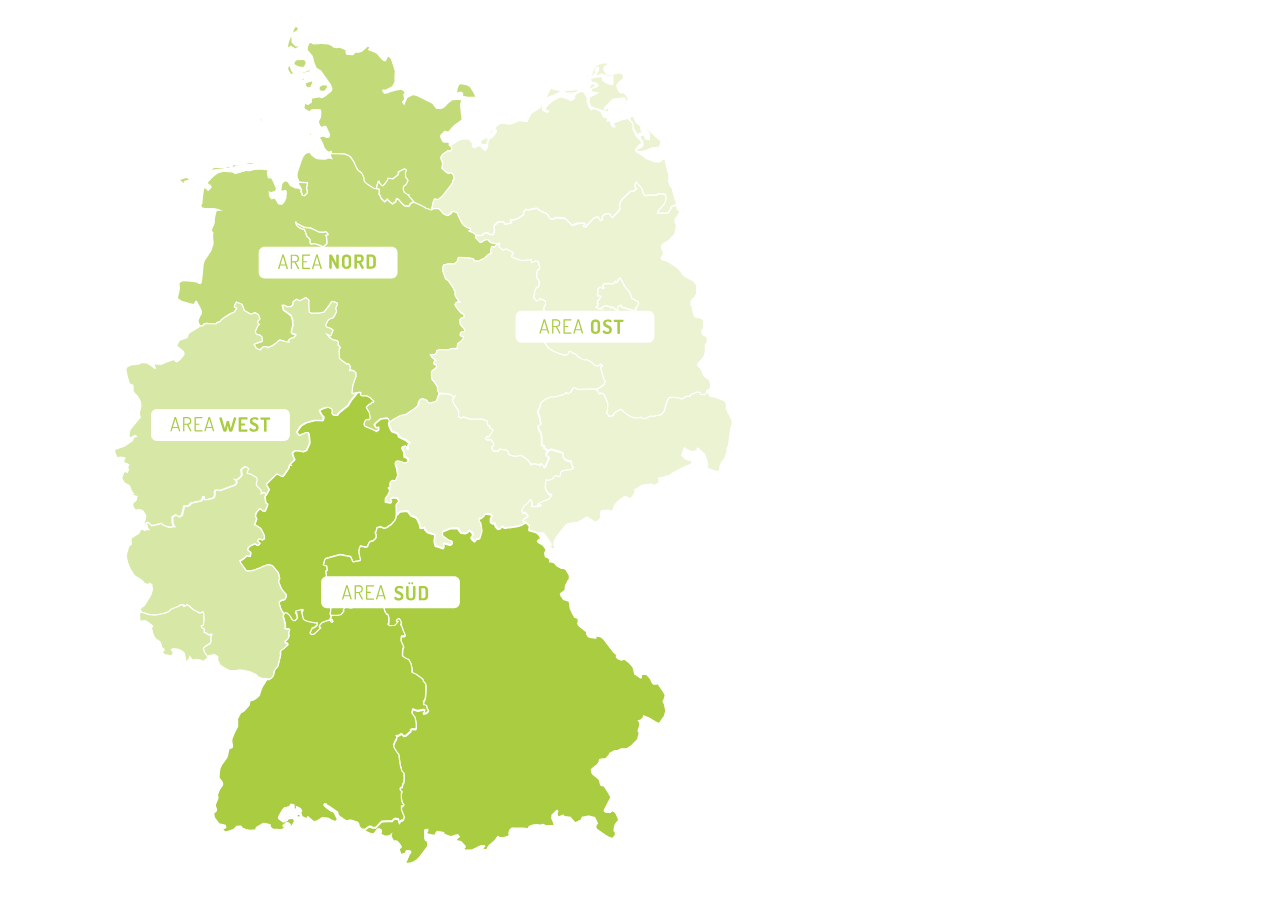
==== commit d1920693: "Adapt Code and Tweak Responsive" ====
--- a/index.html
+++ b/index.html
@@ -8,7 +8,7 @@
     <link rel="stylesheet" href="style.css" />
   </head>
   <body>
-    <div class="container">
+    <div class="main-container">
       <div class="map-container">
         <?xml version="1.0" encoding="utf-8"?>
         <!-- Generator: Adobe Illustrator 26.2.1, SVG Export Plug-In . SVG Version: 6.00 Build 0)  -->
--- a/style.css
+++ b/style.css
@@ -1,37 +1,33 @@
 @import url("https://fonts.googleapis.com/css2?family=Montserrat:wght@200;400;500;700&display=swap");
 
-* {
+.main-container * {
   padding: 0;
   margin: 0;
   box-sizing: border-box;
 }
 
-body {
+.main-container {
   display: flex;
-  align-items: center;
-  justify-content: space-around;
-  height: 100vh;
+  align-items: flex-start;
+  justify-content: center;
+  max-width: 90%;
+  gap: 60px;
+  min-height: 100vh;
   font-family: "Montserrat", sans-serif;
   font-weight: 200;
   font-size: 12px;
 }
-.container {
-  display: flex;
-  align-items: center;
-  justify-content: center;
-  max-width: 90%;
-  gap: 60px;
-}
 
-.map-container svg {
+.main-container .map-container svg {
   width: 100%;
   height: 100vh;
 }
-.map-container svg:hover {
+
+.main-container .map-container svg:hover {
   cursor: pointer;
 }
 
-.gentlemen-card {
+.main-container .gentlemen-card {
   display: flex;
   justify-content: center;
   align-items: center;
@@ -39,19 +35,22 @@
   color: #ffffff;
   position: relative;
   visibility: hidden;
+  opacity: 0;
+  transition: visibility 0.4s linear, opacity 0.4s linear;
 }
-.gentlemen-card:hover {
+.main-container .gentlemen-card:hover {
   cursor: pointer;
 }
 
-.gentlemen-card:nth-child(2) {
-  transform: translateX(50px);
+@media screen and (min-width: 768px) {
+  .main-container .gentlemen-card:nth-child(2) {
+    transform: translateX(50px);
+  }
+  .main-container .gentlemen-card:nth-child(4) {
+    transform: translateX(-50px);
+  }
 }
-.gentlemen-card:nth-child(4) {
-  transform: translateX(-50px);
-}
-
-.gentlemen-info {
+.main-container .gentlemen-info {
   background-color: #9bc31c;
   padding: 10px 20px 10px 60px;
   border-radius: 10px;
@@ -59,7 +58,7 @@
   -webkit-box-shadow: 6px 7px 34px 3px rgba(0, 0, 0, 0.54);
   -moz-box-shadow: 6px 7px 34px 3px rgba(0, 0, 0, 0.54);
 }
-.gentlemen-image {
+.main-container .gentlemen-image {
   z-index: 2;
   position: absolute;
   right: 0;
@@ -67,25 +66,70 @@
   transform: translate(-180%, -50%);
 }
 
-.gentlemen-image img {
+.main-container .gentlemen-image img {
   max-width: 110px;
   filter: drop-shadow(6px 9px 10px rgba(0, 0, 0, 0.46));
 }
 
-.bold {
+.main-container .bold {
   font-weight: 700;
 }
 
-.name {
+.main-container .name {
   font-weight: 700;
   text-transform: uppercase;
 }
 
-.profession {
+.main-container .profession {
   font-style: italic;
   text-transform: uppercase;
 }
 
-.visible {
+.main-container .visible {
   visibility: visible;
+  opacity: 1;
 }
+
+@media screen and (max-width: 768px) {
+  .main-container {
+    flex-direction: column;
+    gap: 60px;
+    margin: 0 auto;
+  }
+
+  .main-container .map-container {
+    min-width: 60vh;
+    margin: 0 auto;
+  }
+
+  .main-container .map-container svg {
+    width: 100%;
+    height: 100%;
+  }
+
+  .main-container .gentlemen-container {
+    position: relative;
+    width: 100%;
+  }
+
+  .main-container .gentlemen-card {
+    position: absolute;
+    margin: 0;
+    top: 50%;
+    left: 50%;
+    transform: translate(-40%, -50%);
+  }
+
+  .main-container .gentlemen-info {
+    min-width: 230px;
+  }
+
+  .main-container .gentlemen-image {
+    z-index: 2;
+    position: absolute;
+    left: -25%;
+    right: auto;
+    top: 50%;
+    transform: translate(0, -50%);
+  }
+}
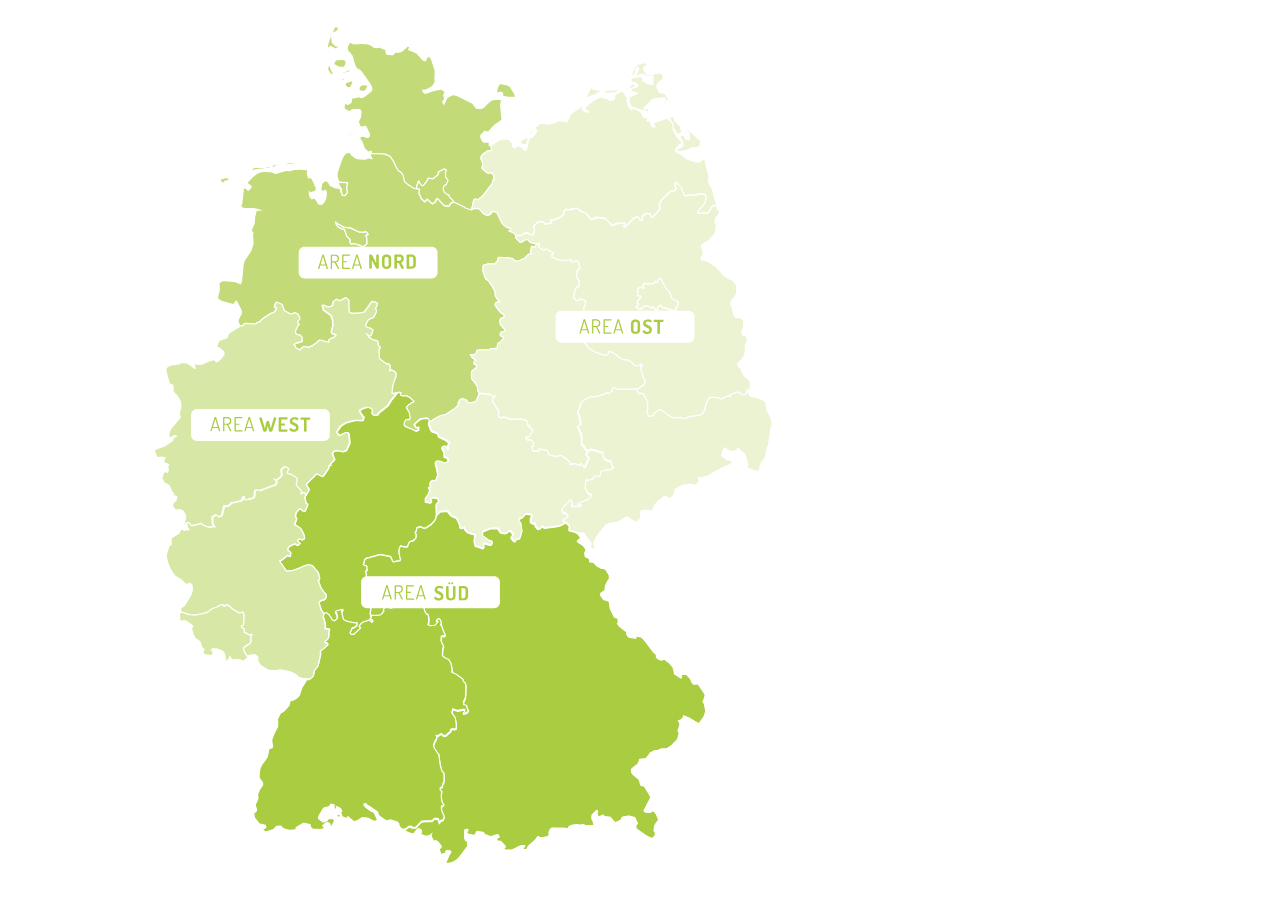
==== commit 35844aaf: "SImplify Integration" ====
--- a/index.html
+++ b/index.html
@@ -1004,7 +1004,7 @@
         <div class="gentlemen-card" id="card_NORD">
           <div class="gentlemen-image">
             <img
-              src="images/220622_HPYBET_Franchise_Grafiken_Web_Sales_OS_2.png"
+              src="./images/220622_HPYBET_Franchise_Grafiken_Web_Sales_OS_2.png"
               alt="A photo of a man"
             />
           </div>
@@ -1020,7 +1020,7 @@
         <div class="gentlemen-card" id="card_OST">
           <div class="gentlemen-image">
             <img
-              src="images/220622_HPYBET_Franchise_Grafiken_Web_Sales_TG_2.png"
+              src="./images/220622_HPYBET_Franchise_Grafiken_Web_Sales_TG_2.png"
               alt="A photo of a man"
             />
           </div>
@@ -1034,7 +1034,7 @@
         <div class="gentlemen-card" id="card_SUD">
           <div class="gentlemen-image">
             <img
-              src="images/220622_HPYBET_Franchise_Grafiken_Web_Sales_AF_2.png"
+              src="./images/220622_HPYBET_Franchise_Grafiken_Web_Sales_AF_2.png"
               alt="A photo of a man"
             />
           </div>
@@ -1048,7 +1048,7 @@
         <div class="gentlemen-card" id="card_WEST">
           <div class="gentlemen-image">
             <img
-              src="images/220622_HPYBET_Franchise_Grafiken_Web_Sales_DL2.png"
+              src="./images/220622_HPYBET_Franchise_Grafiken_Web_Sales_DL2.png"
               alt="A photo of a man"
             />
           </div>
--- a/style.css
+++ b/style.css
@@ -1,8 +1,8 @@
 @import url("https://fonts.googleapis.com/css2?family=Montserrat:wght@200;400;500;700&display=swap");
 
-.main-container * {
-  padding: 0;
-  margin: 0;
+.main-container p {
+  padding: 0 !important;
+  margin: 0 !important;
   box-sizing: border-box;
 }
 
@@ -31,7 +31,7 @@
   display: flex;
   justify-content: center;
   align-items: center;
-  margin: 4rem 0;
+  margin: 4rem 0 !important;
   color: #ffffff;
   position: relative;
   visibility: hidden;
@@ -52,7 +52,7 @@
 }
 .main-container .gentlemen-info {
   background-color: #9bc31c;
-  padding: 10px 20px 10px 60px;
+  padding: 10px 20px 10px 60px0 !important;
   border-radius: 10px;
   box-shadow: 6px 7px 34px 3px rgba(0, 0, 0, 0.54);
   -webkit-box-shadow: 6px 7px 34px 3px rgba(0, 0, 0, 0.54);
@@ -94,12 +94,14 @@
   .main-container {
     flex-direction: column;
     gap: 60px;
-    margin: 0 auto;
+    margin: 0 auto 120px !important;
+    min-height: auto;
   }
 
   .main-container .map-container {
-    min-width: 60vh;
-    margin: 0 auto;
+    width: -webkit-fill-available;
+    margin: 0 auto !important;
+    height: 100%;
   }
 
   .main-container .map-container svg {
